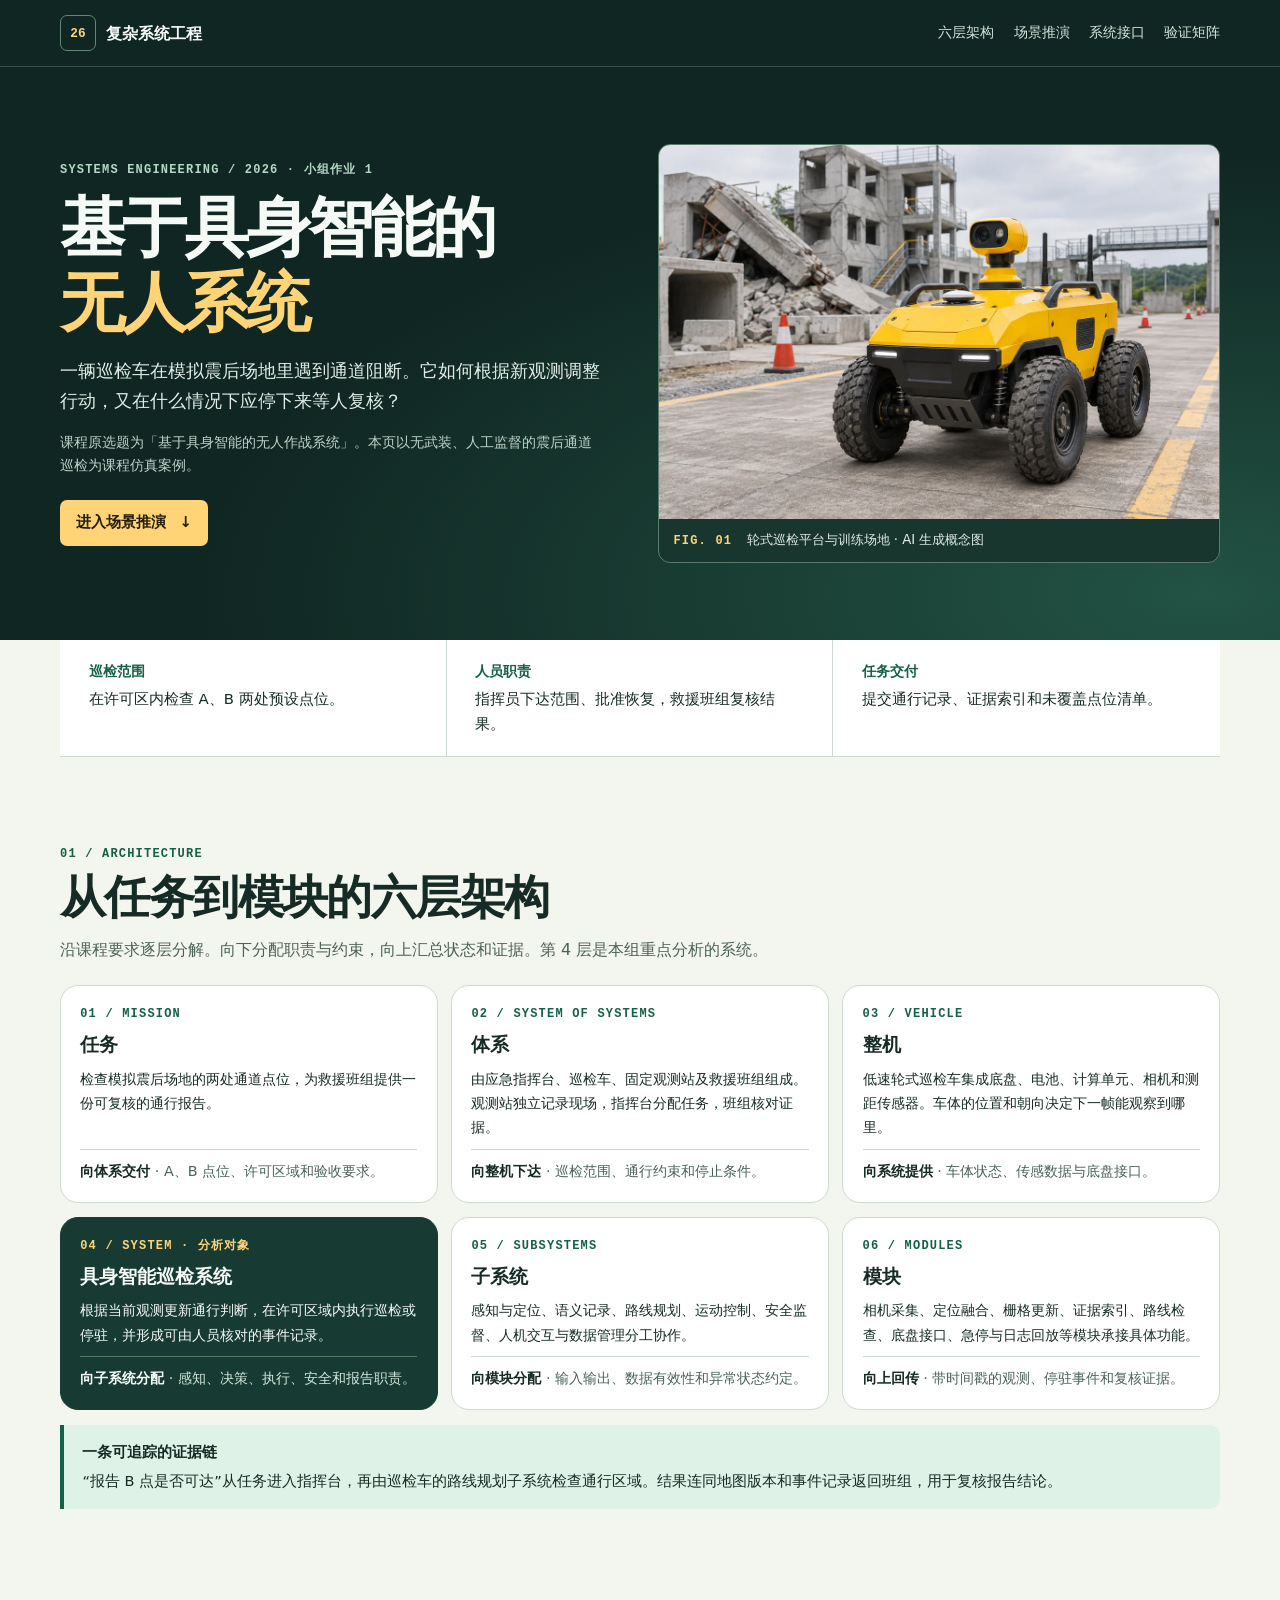
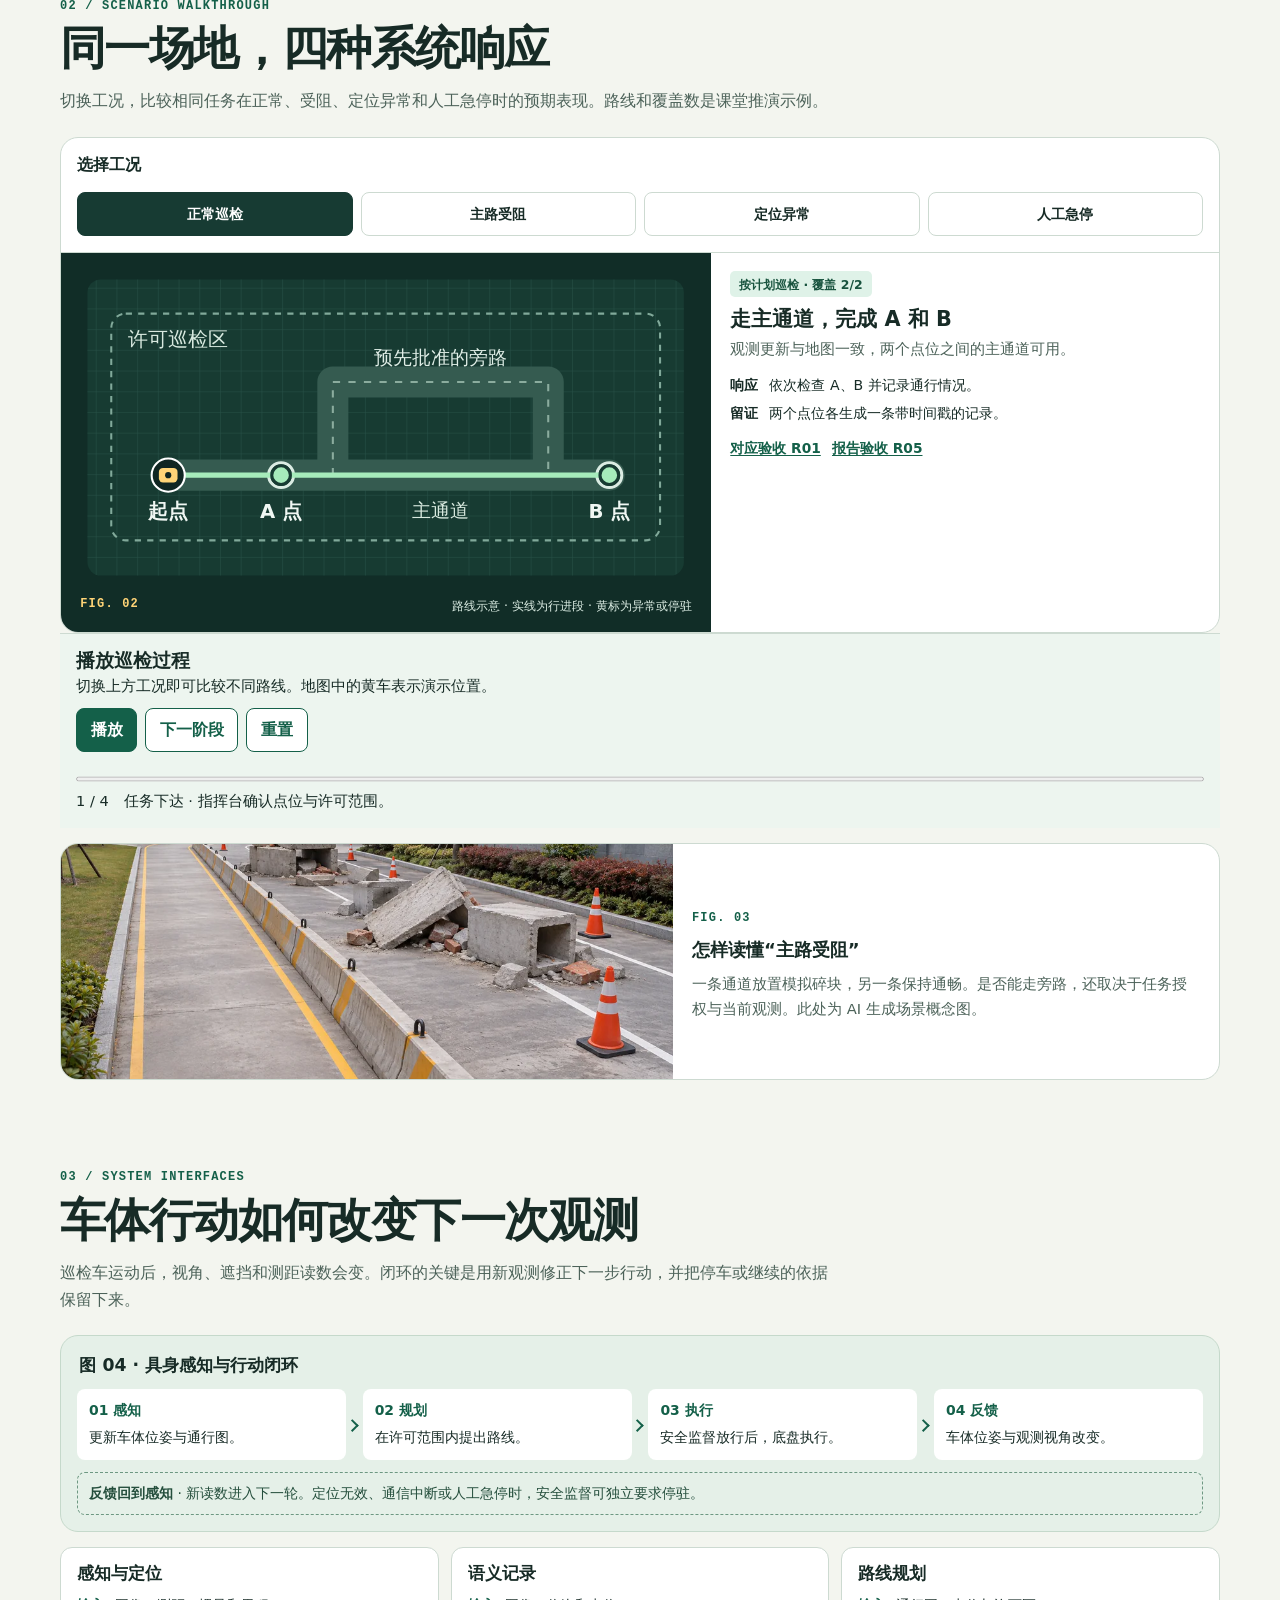
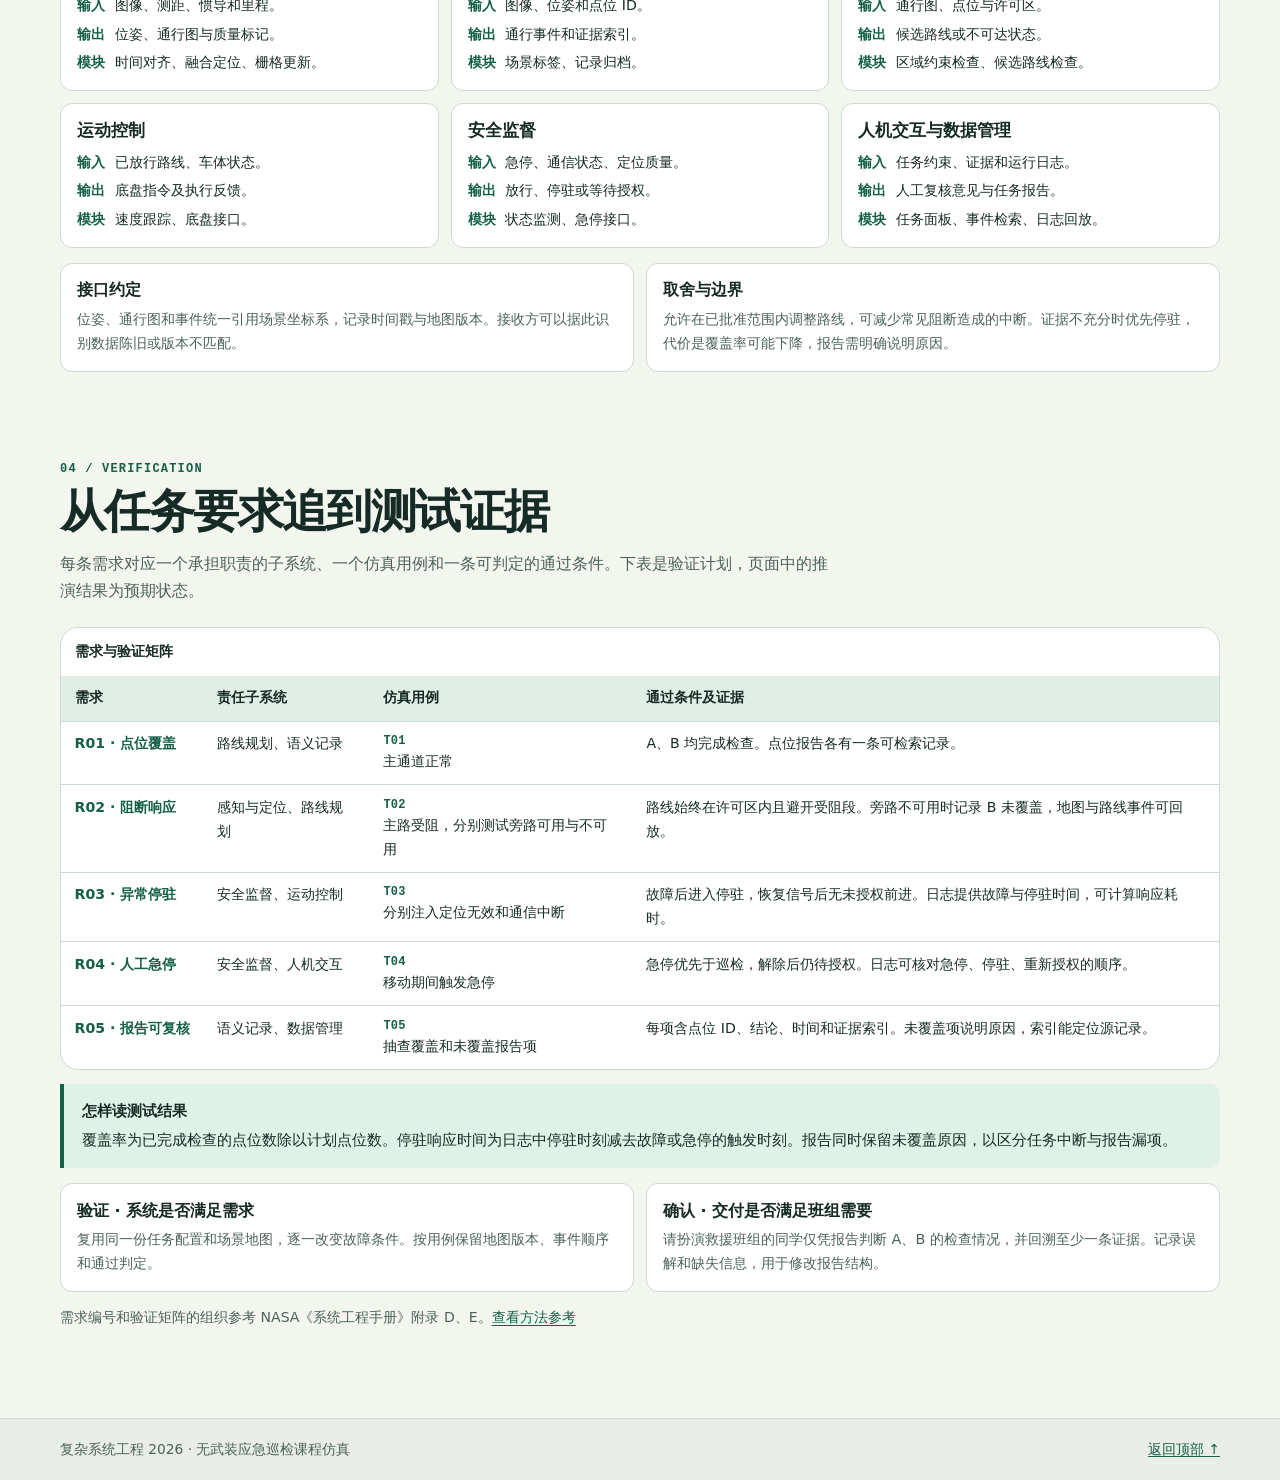
==== index.html @ f4ed2550 "Animate the classroom inspection scenarios" ====
<!doctype html>
<html lang="zh-CN">
<head>
<meta charset="utf-8">
<meta name="viewport" content="width=device-width, initial-scale=1">
<meta name="description" content="复杂系统工程 2026 小组作业。通过震后通道巡检仿真，讲解具身智能无人系统的六层架构、系统接口和需求验证。">
<meta name="theme-color" content="#102622">
<title>基于具身智能的无人系统 · 复杂系统工程 2026</title>
<style>
:root {
  color-scheme: light;
  --ink: #172b26;
  --muted: #4c6259;
  --paper: #f3f5ef;
  --panel: #fff;
  --line: #cddad1;
  --deep: #102622;
  --deep-2: #173b33;
  --green: #146049;
  --mint: #dff2e8;
  --signal: #ffd477;
  --radius: 18px;
  --sans: system-ui, "PingFang SC", "Microsoft YaHei", sans-serif;
  --mono: ui-monospace, SFMono-Regular, Consolas, monospace;
}
* { box-sizing: border-box; }
[hidden] { display: none !important; }
html { scroll-padding-top: 1.25rem; }
body { margin: 0; background: var(--paper); color: var(--ink); font: 16px/1.7 var(--sans); }
main, header, footer, section, article, figure, nav, div { min-width: 0; }
figure, p, h1, h2, h3, dl, dd { margin: 0; }
img, svg { display: block; max-width: 100%; }
a { color: var(--green); text-underline-offset: .18em; }
a:focus-visible, summary:focus-visible, .table-scroll:focus-visible {
  outline: 3px solid #a56314;
  outline-offset: 4px;
}
.wrap { width: min(1160px, calc(100% - 3rem)); margin-inline: auto; }
.skip { position: absolute; top: .5rem; left: 1rem; z-index: 5; padding: .5rem 1rem; background: white; transform: translateY(-160%); }
.skip:focus { transform: none; }
.masthead { color: #f5faf7; background: var(--deep); }
.topbar { display: flex; gap: .55rem 1.5rem; align-items: center; justify-content: space-between; flex-wrap: wrap; padding-block: .7rem; }
.brand { display: inline-flex; align-items: center; gap: .65rem; color: inherit; font-weight: 740; text-decoration: none; }
.brand-mark { display: grid; place-items: center; width: 2.25rem; height: 2.25rem; border: 1px solid #628776; border-radius: 7px; color: var(--signal); font: 700 .8rem var(--mono); }
.nav { display: flex; flex-wrap: wrap; column-gap: 1.2rem; }
.nav a { display: inline-flex; align-items: center; min-height: 44px; color: #d4e4db; font-size: .88rem; text-decoration: none; }
.nav a:hover, .nav a:focus-visible { color: var(--signal); text-decoration: underline; }
.masthead a:focus-visible, .hero a:focus-visible { outline-color: var(--signal); }
.hero {
  padding-block: clamp(2.2rem, 6vw, 5.25rem);
  color: #f5faf7;
  background: radial-gradient(ellipse at 94% 92%, #225344 0, transparent 59%), var(--deep);
  border-top: 1px solid #365449;
}
.hero-grid { display: grid; grid-template-columns: 1fr 1.04fr; gap: clamp(1.55rem, 4.5vw, 4.5rem); align-items: center; }
.eyebrow, .section-index, .layer-code, .figure-tag, .test-code {
  font: 700 .75rem/1.5 var(--mono);
  letter-spacing: .1em;
}
.eyebrow { color: #b5d8c7; }
h1 { margin-block: .65rem 1rem; font-size: clamp(2.15rem, 5.1vw, 4.35rem); line-height: 1.16; letter-spacing: -.045em; }
h1 span { display: block; color: var(--signal); }
.hero-copy { max-width: 34rem; color: #e0ece5; font-size: clamp(1rem, 1.65vw, 1.1rem); }
.topic { max-width: 34rem; margin-top: .85rem; color: #bed3c8; font-size: .86rem; }
.cta { display: inline-flex; align-items: center; gap: .85rem; min-height: 46px; margin-top: 1.4rem; padding: .55rem 1rem; border-radius: 7px; background: var(--signal); color: #261e0e; font-size: .94rem; font-weight: 750; text-decoration: none; }
.cta:hover { background: #ffe39e; }
.hero-photo { overflow: hidden; border: 1px solid #5a7a6c; border-radius: 12px; background: #19362e; }
.hero-photo img { width: 100%; height: auto; aspect-ratio: 3 / 2; object-fit: cover; }
.hero-photo figcaption { display: flex; flex-wrap: wrap; gap: .4rem .9rem; align-items: baseline; padding: .65rem .9rem; color: #dfebe4; font-size: .83rem; }
.hero-photo .figure-tag { color: var(--signal); }
.brief { display: grid; grid-template-columns: repeat(3, minmax(0, 1fr)); background: var(--panel); border-bottom: 1px solid var(--line); }
.brief > div { padding: 1.2rem clamp(.8rem, 2.6vw, 1.8rem); border-right: 1px solid var(--line); }
.brief > div:last-child { border-right: 0; }
.brief dt { font-size: .89rem; font-weight: 760; color: var(--green); }
.brief dd { margin-top: .22rem; font-size: .93rem; }
.section { margin-block: clamp(2.75rem, 7vw, 5.5rem); }
.section-head { max-width: 48rem; margin-bottom: 1.4rem; }
.section-index { display: block; margin-bottom: .4rem; color: var(--green); }
h2 { font-size: clamp(1.66rem, 3.65vw, 2.85rem); line-height: 1.22; letter-spacing: -.035em; }
.section-head p { margin-top: .65rem; color: var(--muted); }
h3 { line-height: 1.36; }
.layers { list-style: none; display: grid; grid-template-columns: repeat(3, minmax(0, 1fr)); gap: .85rem; margin: 0; padding: 0; }
.layer { position: relative; display: flex; flex-direction: column; gap: .55rem; min-width: 0; padding: 1.2rem; background: var(--panel); border: 1px solid var(--line); border-radius: var(--radius); }
.layer-code { color: var(--green); }
.layer h3 { font-size: 1.17rem; }
.layer p, .layer small { font-size: .9rem; }
.layer small { display: block; margin-top: auto; padding-top: .55rem; border-top: 1px solid var(--line); color: var(--muted); }
.layer small strong { color: var(--ink); }
.layer-focus { background: var(--deep-2); border-color: var(--deep-2); color: #f6faf7; }
.layer-focus .layer-code { color: var(--signal); }
.layer-focus small { border-color: #557768; color: #d2e6db; }
.layer-focus small strong { color: #f6faf7; }
.trace-line { margin-top: .9rem; padding: .95rem 1.15rem; background: var(--mint); border-left: 4px solid var(--green); border-radius: 0 10px 10px 0; font-size: .91rem; }
.trace-line strong { display: block; margin-bottom: .25rem; }
.scenario-board { overflow: hidden; border: 1px solid var(--line); border-radius: var(--radius); background: var(--panel); }
.scenario-toolbar { min-inline-size: 0; margin: 0; padding: .85rem 1rem 1rem; border: 0; }
.scenario-toolbar legend { padding: .85rem 0 0; font-weight: 760; }
.choices { display: grid; grid-template-columns: repeat(4, minmax(0, 1fr)); gap: .5rem; }
.choice { position: relative; display: block; cursor: pointer; }
.choice input, .sr-only { position: absolute; width: 1px; height: 1px; overflow: hidden; clip-path: inset(50%); white-space: nowrap; }
.choice span { display: flex; align-items: center; justify-content: center; min-height: 44px; padding: .4rem .45rem; border: 1px solid var(--line); border-radius: 8px; color: var(--ink); font-size: .89rem; font-weight: 680; text-align: center; }
.choice span:hover { border-color: var(--green); }
.choice input:checked + span { background: var(--deep-2); border-color: var(--deep-2); color: white; }
.choice input:focus-visible + span { outline: 3px solid #a56314; outline-offset: 2px; }
.scenario-grid { display: grid; grid-template-columns: minmax(0, 1.28fr) minmax(0, 1fr); border-top: 1px solid var(--line); }
.map { display: flex; flex-direction: column; padding: .9rem; background: #112d27; color: #dbece3; }
.map svg { width: 100%; height: auto; margin-block: auto; }
.map figcaption { display: flex; flex-wrap: wrap; gap: .3rem .8rem; justify-content: space-between; padding: .45rem .3rem .05rem; color: #dbece3; font-size: .78rem; }
.map figcaption .figure-tag { color: var(--signal); }
.no-script { padding: .85rem 1rem; }
.case { padding: 1.05rem 1.2rem 1.2rem; }
.case:not([hidden]) + .case:not([hidden]) { border-top: 1px solid var(--line); }
.case h3 { margin-block: .5rem .2rem; font-size: 1.3rem; }
.case-status { display: inline-block; padding: .16rem .55rem; border-radius: 5px; background: var(--mint); color: #18533e; font-size: .78rem; font-weight: 740; }
.case-status.hold { background: #fff0d7; color: #733c0c; }
.case p { color: var(--muted); font-size: .91rem; }
.case dl { display: grid; grid-template-columns: max-content minmax(0, 1fr); gap: .25rem .7rem; margin-top: .75rem; font-size: .88rem; }
.case dt { font-weight: 730; }
.case-links { display: flex; flex-wrap: wrap; gap: .25rem .7rem; margin-top: .55rem; }
.case-links a { display: inline-flex; align-items: center; min-height: 28px; font-size: .86rem; font-weight: 700; }
.yard { display: grid; grid-template-columns: minmax(0, 1.12fr) minmax(0, 1fr); margin-top: .95rem; overflow: hidden; border: 1px solid var(--line); border-radius: var(--radius); background: var(--panel); }
.yard img { width: 100%; height: 100%; max-height: 235px; min-height: 168px; object-fit: cover; object-position: center 66%; }
.yard figcaption { align-self: center; padding: 1.2rem; }
.yard .figure-tag { color: var(--green); }
.yard strong { display: block; margin-block: .35rem; font-size: 1.13rem; }
.yard p { color: var(--muted); font-size: .92rem; }
.loop { padding: 1rem; background: #e5f0e8; border: 1px solid #c5d9cb; border-radius: var(--radius); }
.loop h3 { margin: .1rem .15rem .7rem; font-size: 1.08rem; }
.loop-steps { display: grid; grid-template-columns: repeat(4, minmax(0, 1fr)); gap: 1.05rem; list-style: none; padding: 0; margin: 0; }
.loop-steps li { position: relative; padding: .65rem .75rem; border-radius: 8px; background: white; font-size: .87rem; }
.loop-steps li:not(:last-child)::after { content: ""; position: absolute; right: -.66rem; top: calc(50% - .19rem); width: .42rem; height: .42rem; border-top: 2px solid var(--green); border-right: 2px solid var(--green); transform: rotate(45deg); }
.loop-steps strong { display: block; margin-bottom: .22rem; color: var(--green); }
.feedback { margin-top: .75rem; padding: .55rem .7rem; border: 1px dashed #6d9882; border-radius: 8px; color: #244e3c; font-size: .87rem; }
.contracts { display: grid; grid-template-columns: repeat(3, minmax(0, 1fr)); gap: .75rem; margin-top: .9rem; }
.contract { padding: .95rem 1rem; border: 1px solid var(--line); border-radius: 12px; background: var(--panel); }
.contract h3 { margin-bottom: .55rem; font-size: 1.04rem; }
.contract dl { display: grid; grid-template-columns: max-content minmax(0, 1fr); gap: .28rem .6rem; font-size: .88rem; }
.contract dt { font-weight: 700; color: var(--green); }
.notes { display: grid; grid-template-columns: repeat(2, minmax(0, 1fr)); gap: .75rem; margin-top: .95rem; }
.note { padding: .95rem 1rem; border: 1px solid var(--line); border-radius: 12px; background: var(--panel); }
.note h3 { margin-bottom: .35rem; font-size: 1rem; }
.note p { color: var(--muted); font-size: .9rem; }
.table-scroll { overflow-x: auto; background: var(--panel); border: 1px solid var(--line); border-radius: var(--radius); }
table { width: 100%; min-width: 710px; border-collapse: collapse; font-size: .88rem; }
caption { text-align: left; font-weight: 750; padding: .75rem .9rem; }
thead { background: #e0eee6; }
th, td { padding: .65rem .85rem; text-align: left; vertical-align: top; border-bottom: 1px solid var(--line); }
tbody tr:last-child > * { border-bottom: 0; }
tbody tr:target { background: #fff1d2; }
tbody th { color: var(--green); white-space: nowrap; }
.test-code { display: block; color: var(--green); letter-spacing: .02em; }
.table-hint { display: none; margin-bottom: .45rem; color: var(--muted); font-size: .81rem; }
.reference { margin-top: .9rem; color: var(--muted); font-size: .88rem; }
.footer { border-top: 1px solid var(--line); background: #e8eee7; }
.footer .wrap { display: flex; justify-content: space-between; flex-wrap: wrap; gap: .5rem 1.2rem; padding-block: 1.15rem; color: var(--muted); font-size: .86rem; }
@media (max-width: 850px) {
  .layers, .contracts { grid-template-columns: repeat(2, minmax(0, 1fr)); }
}
@media (max-width: 720px) {
  .wrap { width: calc(100% - 2rem); }
  .hero-grid, .scenario-grid, .yard { grid-template-columns: minmax(0, 1fr); }
  .hero-photo img { max-height: 380px; object-position: center 65%; }
  .table-hint { display: block; }
}
@media (max-width: 500px) {
  .brief, .layers, .contracts, .notes { grid-template-columns: minmax(0, 1fr); }
  .brief > div { border-right: 0; border-bottom: 1px solid var(--line); padding: .7rem .9rem; }
  .brief > div:last-child { border-bottom: 0; }
  .choices, .loop-steps { grid-template-columns: repeat(2, minmax(0, 1fr)); }
  .loop-steps li:nth-child(2)::after { top: auto; bottom: -.66rem; right: calc(50% - .21rem); transform: rotate(135deg); }
  .loop-steps li:nth-child(3) { grid-column: 2; grid-row: 2; }
  .loop-steps li:nth-child(3)::after { left: -.66rem; transform: rotate(225deg); }
  .map { padding: .45rem; }
  .case, .layer { padding: .95rem; }
  .yard img { max-height: 190px; }
}
  .demo { padding: .9rem 1rem; border-top: 1px solid var(--line); background: #edf5ef; }
  .demo-controls { display: flex; flex-wrap: wrap; gap: .5rem; margin-block: .6rem; }
  .demo button { min-height: 44px; padding: .4rem .85rem; border: 1px solid var(--green); border-radius: 8px; background: white; color: var(--green); font: inherit; font-weight: 700; cursor: pointer; }
  .demo button:first-child { background: var(--green); color: white; }
  .demo button:focus-visible { outline: 3px solid #a56314; outline-offset: 2px; }
  .demo p { font-size: .91rem; }
  .demo progress { width: 100%; height: .6rem; accent-color: var(--green); }
</style>
</head>
<body id="top">
<a class="skip" href="#main">跳到正文</a>
<header class="masthead">
  <div class="wrap topbar">
    <a class="brand" href="#top"><span class="brand-mark" aria-hidden="true">26</span> 复杂系统工程</a>
    <nav class="nav" aria-label="页面目录">
      <a href="#levels">六层架构</a>
      <a href="#scenario">场景推演</a>
      <a href="#interfaces">系统接口</a>
      <a href="#tests">验证矩阵</a>
    </nav>
  </div>
</header>
<main id="main">
  <section class="hero" aria-labelledby="page-title">
    <div class="wrap hero-grid">
      <div>
        <p class="eyebrow">SYSTEMS ENGINEERING / 2026 · 小组作业 1</p>
        <h1 id="page-title">基于具身智能的<span>无人系统</span></h1>
        <p class="hero-copy">一辆巡检车在模拟震后场地里遇到通道阻断。它如何根据新观测调整行动，又在什么情况下应停下来等人复核？</p>
        <p class="topic">课程原选题为「基于具身智能的无人作战系统」。本页以无武装、人工监督的震后通道巡检为课程仿真案例。</p>
        <a class="cta" href="#scenario">进入场景推演 <span aria-hidden="true">↓</span></a>
      </div>
      <figure class="hero-photo">
        <img src="assets/rescue-rover.webp" width="1200" height="800" fetchpriority="high"
          alt="黄色轮式巡检机器人停在模拟震后训练场的标线通道上">
        <figcaption><span class="figure-tag">FIG. 01</span> 轮式巡检平台与训练场地 · AI 生成概念图</figcaption>
      </figure>
    </div>
  </section>

  <div class="wrap">
    <dl class="brief" aria-label="任务摘要">
      <div><dt>巡检范围</dt><dd>在许可区内检查 A、B 两处预设点位。</dd></div>
      <div><dt>人员职责</dt><dd>指挥员下达范围、批准恢复，救援班组复核结果。</dd></div>
      <div><dt>任务交付</dt><dd>提交通行记录、证据索引和未覆盖点位清单。</dd></div>
    </dl>

    <section class="section" id="levels">
      <header class="section-head">
        <span class="section-index">01 / ARCHITECTURE</span>
        <h2>从任务到模块的六层架构</h2>
        <p>沿课程要求逐层分解。向下分配职责与约束，向上汇总状态和证据。第 4 层是本组重点分析的系统。</p>
      </header>
      <ol class="layers">
        <li class="layer">
          <span class="layer-code">01 / MISSION</span><h3>任务</h3>
          <p>检查模拟震后场地的两处通道点位，为救援班组提供一份可复核的通行报告。</p>
          <small><strong>向体系交付</strong> · A、B 点位、许可区域和验收要求。</small>
        </li>
        <li class="layer">
          <span class="layer-code">02 / SYSTEM OF SYSTEMS</span><h3>体系</h3>
          <p>由应急指挥台、巡检车、固定观测站及救援班组组成。观测站独立记录现场，指挥台分配任务，班组核对证据。</p>
          <small><strong>向整机下达</strong> · 巡检范围、通行约束和停止条件。</small>
        </li>
        <li class="layer">
          <span class="layer-code">03 / VEHICLE</span><h3>整机</h3>
          <p>低速轮式巡检车集成底盘、电池、计算单元、相机和测距传感器。车体的位置和朝向决定下一帧能观察到哪里。</p>
          <small><strong>向系统提供</strong> · 车体状态、传感数据与底盘接口。</small>
        </li>
        <li class="layer layer-focus">
          <span class="layer-code">04 / SYSTEM · 分析对象</span><h3>具身智能巡检系统</h3>
          <p>根据当前观测更新通行判断，在许可区域内执行巡检或停驻，并形成可由人员核对的事件记录。</p>
          <small><strong>向子系统分配</strong> · 感知、决策、执行、安全和报告职责。</small>
        </li>
        <li class="layer">
          <span class="layer-code">05 / SUBSYSTEMS</span><h3>子系统</h3>
          <p>感知与定位、语义记录、路线规划、运动控制、安全监督、人机交互与数据管理分工协作。</p>
          <small><strong>向模块分配</strong> · 输入输出、数据有效性和异常状态约定。</small>
        </li>
        <li class="layer">
          <span class="layer-code">06 / MODULES</span><h3>模块</h3>
          <p>相机采集、定位融合、栅格更新、证据索引、路线检查、底盘接口、急停与日志回放等模块承接具体功能。</p>
          <small><strong>向上回传</strong> · 带时间戳的观测、停驻事件和复核证据。</small>
        </li>
      </ol>
      <p class="trace-line"><strong>一条可追踪的证据链</strong>“报告 B 点是否可达”从任务进入指挥台，再由巡检车的路线规划子系统检查通行区域。结果连同地图版本和事件记录返回班组，用于复核报告结论。</p>
    </section>

    <section class="section" id="scenario">
      <header class="section-head">
        <span class="section-index">02 / SCENARIO WALKTHROUGH</span>
        <h2>同一场地，四种系统响应</h2>
        <p>切换工况，比较相同任务在正常、受阻、定位异常和人工急停时的预期表现。路线和覆盖数是课堂推演示例。</p>
      </header>
      <div class="scenario-board">
        <fieldset class="scenario-toolbar" id="scenario-controls" hidden>
          <legend>选择工况</legend>
          <div class="choices">
            <label class="choice"><input type="radio" name="scenario" value="normal" checked><span>正常巡检</span></label>
            <label class="choice"><input type="radio" name="scenario" value="blocked"><span>主路受阻</span></label>
            <label class="choice"><input type="radio" name="scenario" value="position"><span>定位异常</span></label>
            <label class="choice"><input type="radio" name="scenario" value="estop"><span>人工急停</span></label>
          </div>
        </fieldset>
        <div class="sr-only" role="status" id="scenario-status"></div>
        <noscript><p class="no-script">下图显示正常工况，四种工况的说明均列在图旁。</p></noscript>
        <div class="scenario-grid">
          <figure class="map">
            <svg viewBox="0 0 600 310" role="img" aria-labelledby="map-title map-desc">
              <title id="map-title">训练场路线示意图</title>
              <desc id="map-desc">正常巡检，从起点沿主通道依次经过 A、B。</desc>
              <defs>
                <pattern id="yard-grid" width="20" height="20" patternUnits="userSpaceOnUse">
                  <path d="M20 0H0V20" fill="none" stroke="#285147" stroke-width="1"/>
                </pattern>
              </defs>
              <rect x="12" y="12" width="576" height="286" rx="13" fill="#173b32"/>
              <rect x="12" y="12" width="576" height="286" rx="13" fill="url(#yard-grid)"/>
              <rect x="35" y="45" width="530" height="219" rx="14" fill="none" stroke="#81a99a" stroke-width="2" stroke-dasharray="6 6"/>
              <text x="51" y="76" fill="#d8e9df" font-size="19">许可巡检区</text>
              <path d="M90 201H516 M249 201V111H457V201" fill="none" stroke="#355b50" stroke-width="30" stroke-linecap="round" stroke-linejoin="round"/>
              <path d="M90 201H516 M249 201V111H457V201" fill="none" stroke="#8bac9e" stroke-width="2" stroke-dasharray="7 8"/>
              <text x="353" y="94" text-anchor="middle" fill="#e0eee7" font-size="18">预先批准的旁路</text>
              <text x="353" y="241" text-anchor="middle" fill="#d8e9df" font-size="18">主通道</text>
              <g fill="#173b32" stroke="#dbece3" stroke-width="3">
                <circle cx="90" cy="201" r="12"/><circle cx="199" cy="201" r="12"/><circle cx="516" cy="201" r="12"/>
              </g>
              <g fill="#f0f7f3" font-size="19" font-weight="700" text-anchor="middle">
                <text x="90" y="242">起点</text><text x="199" y="242">A 点</text><text x="516" y="242">B 点</text>
              </g>
              <g data-route="normal">
                <path d="M90 201H516" stroke="#a6ebbb" stroke-width="5" stroke-linecap="round"/>
                <g fill="#a6ebbb" stroke="#173b32" stroke-width="3">
                  <circle cx="90" cy="201" r="9"/><circle cx="199" cy="201" r="9"/><circle cx="516" cy="201" r="9"/>
                </g>
              </g>
              <g data-route="blocked" hidden>
                <path d="M90 201H249V111H457V201H516" fill="none" stroke="#a6ebbb" stroke-width="5" stroke-linecap="round" stroke-linejoin="round"/>
                <g fill="#a6ebbb" stroke="#173b32" stroke-width="3">
                  <circle cx="90" cy="201" r="9"/><circle cx="199" cy="201" r="9"/><circle cx="516" cy="201" r="9"/>
                </g>
                <rect x="340" y="188" width="26" height="26" rx="5" fill="#ffd477"/>
                <path d="m347 195 12 12m0-12-12 12" fill="none" stroke="#55390b" stroke-width="3" stroke-linecap="round"/>
                <text x="353" y="177" text-anchor="middle" fill="#ffdd90" font-size="19">路障</text>
              </g>
              <g data-route="position" hidden>
                <path d="M90 201H199" stroke="#a6ebbb" stroke-width="5" stroke-linecap="round"/>
                <circle cx="90" cy="201" r="9" fill="#a6ebbb" stroke="#173b32" stroke-width="3"/>
                <rect x="188" y="190" width="22" height="22" rx="5" fill="#ffd477" stroke="#173b32" stroke-width="3"/>
                <text x="199" y="174" text-anchor="middle" fill="#ffdd90" font-size="19">停驻</text>
              </g>
              <g data-route="estop" hidden>
                <path d="M90 201H147" stroke="#a6ebbb" stroke-width="5" stroke-linecap="round"/>
                <circle cx="90" cy="201" r="9" fill="#a6ebbb" stroke="#173b32" stroke-width="3"/>
                <rect x="136" y="190" width="22" height="22" rx="5" fill="#ffd477" stroke="#173b32" stroke-width="3"/>
                <text x="147" y="174" text-anchor="middle" fill="#ffdd90" font-size="19">停驻</text>
              </g>
              <g id="demo-rover" hidden transform="translate(90 201)" aria-hidden="true">
                <circle r="16" fill="#102622" stroke="#fff" stroke-width="2"/>
                <rect x="-9" y="-7" width="18" height="14" rx="4" fill="#ffd477"/>
                <circle r="3" fill="#102622"/>
              </g>
            </svg>
            <figcaption><span class="figure-tag">FIG. 02</span><span>路线示意 · 实线为行进段 · 黄标为异常或停驻</span></figcaption>
          </figure>
          <div class="case-list">
            <article class="case" data-case="normal" data-map="正常巡检，从起点沿主通道依次经过 A、B。">
              <span class="case-status">按计划巡检 · 覆盖 2/2</span>
              <h3>走主通道，完成 A 和 B</h3>
              <p>观测更新与地图一致，两个点位之间的主通道可用。</p>
              <dl><dt>响应</dt><dd>依次检查 A、B 并记录通行情况。</dd><dt>留证</dt><dd>两个点位各生成一条带时间戳的记录。</dd></dl>
              <div class="case-links"><a href="#r01">对应验收 R01</a><a href="#r05">报告验收 R05</a></div>
            </article>
            <article class="case" data-case="blocked" data-map="主路受阻，从 A 点经许可区内的上侧旁路到达 B 点。">
              <span class="case-status">使用批准旁路 · 覆盖 2/2</span>
              <h3>更新地图，改走旁路</h3>
              <p>检查完 A 后发现主通道受阻。图中旁路已预先批准，且当前观测支持通行。</p>
              <dl><dt>响应</dt><dd>排除受阻路段，经批准旁路到 B。若旁路不可用，则停驻并将 B 记为未覆盖。</dd><dt>留证</dt><dd>路障位置、地图版本及路径变更原因。</dd></dl>
              <div class="case-links"><a href="#r02">对应验收 R02</a></div>
            </article>
            <article class="case" data-case="position" data-map="定位异常发生在 A 点记录完成后，巡检车在 A 点停驻，B 点未到达。">
              <span class="case-status hold">停驻待复核 · 覆盖 1/2</span>
              <h3>在 A 点停驻，暂缓检查 B</h3>
              <p>A 点记录完成后，定位质量标记变为无效。</p>
              <dl><dt>响应</dt><dd>停止前进。定位恢复后仍需指挥员重新授权。</dd><dt>留证</dt><dd>定位异常、停驻时间和 B 点未覆盖原因。</dd></dl>
              <div class="case-links"><a href="#r03">对应验收 R03</a></div>
            </article>
            <article class="case" data-case="estop" data-map="人工急停在到达 A 点前触发，巡检车停在起点与 A 点之间。">
              <span class="case-status hold">人工急停 · 覆盖 0/2</span>
              <h3>急停覆盖当前巡检指令</h3>
              <p>操作员在巡检车到达 A 点前发出急停请求。</p>
              <dl><dt>响应</dt><dd>转入停驻状态，解除急停后等待新的任务授权。</dd><dt>留证</dt><dd>急停、停驻和后续授权按顺序写入日志。</dd></dl>
              <div class="case-links"><a href="#r04">对应验收 R04</a></div>
            </article>
          </div>
        </div>
      </div>
      <section class="demo" id="demo-player" aria-labelledby="demo-title" hidden>
        <h3 id="demo-title">播放巡检过程</h3>
        <p>切换上方工况即可比较不同路线。地图中的黄车表示演示位置。</p>
        <div class="demo-controls">
          <button type="button" id="demo-play">播放</button>
          <button type="button" id="demo-step">下一阶段</button>
          <button type="button" id="demo-reset">重置</button>
        </div>
        <progress id="demo-progress" max="1" value="0" aria-label="演示进度"></progress>
        <p id="demo-event" role="status"></p>
      </section>
      <figure class="yard">
        <img src="assets/training-yard.webp" width="960" height="640" loading="lazy" decoding="async"
          alt="救援训练场的并行通道，一侧放置模拟碎块，另一侧保持通畅">
        <figcaption>
          <span class="figure-tag">FIG. 03</span>
          <strong>怎样读懂“主路受阻”</strong>
          <p>一条通道放置模拟碎块，另一条保持通畅。是否能走旁路，还取决于任务授权与当前观测。此处为 AI 生成场景概念图。</p>
        </figcaption>
      </figure>
    </section>

    <section class="section" id="interfaces">
      <header class="section-head">
        <span class="section-index">03 / SYSTEM INTERFACES</span>
        <h2>车体行动如何改变下一次观测</h2>
        <p>巡检车运动后，视角、遮挡和测距读数会变。闭环的关键是用新观测修正下一步行动，并把停车或继续的依据保留下来。</p>
      </header>
      <div class="loop">
        <h3>图 04 · 具身感知与行动闭环</h3>
        <ol class="loop-steps">
          <li><strong>01 感知</strong>更新车体位姿与通行图。</li>
          <li><strong>02 规划</strong>在许可范围内提出路线。</li>
          <li><strong>03 执行</strong>安全监督放行后，底盘执行。</li>
          <li><strong>04 反馈</strong>车体位姿与观测视角改变。</li>
        </ol>
        <p class="feedback"><strong>反馈回到感知</strong> · 新读数进入下一轮。定位无效、通信中断或人工急停时，安全监督可独立要求停驻。</p>
      </div>
      <div class="contracts" aria-label="子系统接口清单">
        <article class="contract">
          <h3>感知与定位</h3>
          <dl><dt>输入</dt><dd>图像、测距、惯导和里程。</dd><dt>输出</dt><dd>位姿、通行图与质量标记。</dd><dt>模块</dt><dd>时间对齐、融合定位、栅格更新。</dd></dl>
        </article>
        <article class="contract">
          <h3>语义记录</h3>
          <dl><dt>输入</dt><dd>图像、位姿和点位 ID。</dd><dt>输出</dt><dd>通行事件和证据索引。</dd><dt>模块</dt><dd>场景标签、记录归档。</dd></dl>
        </article>
        <article class="contract">
          <h3>路线规划</h3>
          <dl><dt>输入</dt><dd>通行图、点位与许可区。</dd><dt>输出</dt><dd>候选路线或不可达状态。</dd><dt>模块</dt><dd>区域约束检查、候选路线检查。</dd></dl>
        </article>
        <article class="contract">
          <h3>运动控制</h3>
          <dl><dt>输入</dt><dd>已放行路线、车体状态。</dd><dt>输出</dt><dd>底盘指令及执行反馈。</dd><dt>模块</dt><dd>速度跟踪、底盘接口。</dd></dl>
        </article>
        <article class="contract">
          <h3>安全监督</h3>
          <dl><dt>输入</dt><dd>急停、通信状态、定位质量。</dd><dt>输出</dt><dd>放行、停驻或等待授权。</dd><dt>模块</dt><dd>状态监测、急停接口。</dd></dl>
        </article>
        <article class="contract">
          <h3>人机交互与数据管理</h3>
          <dl><dt>输入</dt><dd>任务约束、证据和运行日志。</dd><dt>输出</dt><dd>人工复核意见与任务报告。</dd><dt>模块</dt><dd>任务面板、事件检索、日志回放。</dd></dl>
        </article>
      </div>
      <div class="notes">
        <article class="note">
          <h3>接口约定</h3>
          <p>位姿、通行图和事件统一引用场景坐标系，记录时间戳与地图版本。接收方可以据此识别数据陈旧或版本不匹配。</p>
        </article>
        <article class="note">
          <h3>取舍与边界</h3>
          <p>允许在已批准范围内调整路线，可减少常见阻断造成的中断。证据不充分时优先停驻，代价是覆盖率可能下降，报告需明确说明原因。</p>
        </article>
      </div>
    </section>

    <section class="section" id="tests">
      <header class="section-head">
        <span class="section-index">04 / VERIFICATION</span>
        <h2>从任务要求追到测试证据</h2>
        <p>每条需求对应一个承担职责的子系统、一个仿真用例和一条可判定的通过条件。下表是验证计划，页面中的推演结果为预期状态。</p>
      </header>
      <p class="table-hint" id="table-hint">窄屏可左右滑动查看完整矩阵。</p>
      <div class="table-scroll" tabindex="0" role="region" aria-labelledby="matrix-caption" aria-describedby="table-hint">
        <table>
          <caption id="matrix-caption">需求与验证矩阵</caption>
          <thead><tr><th scope="col">需求</th><th scope="col">责任子系统</th><th scope="col">仿真用例</th><th scope="col">通过条件及证据</th></tr></thead>
          <tbody>
            <tr id="r01"><th scope="row">R01 · 点位覆盖</th><td>路线规划、语义记录</td><td><span class="test-code">T01</span>主通道正常</td><td>A、B 均完成检查。点位报告各有一条可检索记录。</td></tr>
            <tr id="r02"><th scope="row">R02 · 阻断响应</th><td>感知与定位、路线规划</td><td><span class="test-code">T02</span>主路受阻，分别测试旁路可用与不可用</td><td>路线始终在许可区内且避开受阻段。旁路不可用时记录 B 未覆盖，地图与路线事件可回放。</td></tr>
            <tr id="r03"><th scope="row">R03 · 异常停驻</th><td>安全监督、运动控制</td><td><span class="test-code">T03</span>分别注入定位无效和通信中断</td><td>故障后进入停驻，恢复信号后无未授权前进。日志提供故障与停驻时间，可计算响应耗时。</td></tr>
            <tr id="r04"><th scope="row">R04 · 人工急停</th><td>安全监督、人机交互</td><td><span class="test-code">T04</span>移动期间触发急停</td><td>急停优先于巡检，解除后仍待授权。日志可核对急停、停驻、重新授权的顺序。</td></tr>
            <tr id="r05"><th scope="row">R05 · 报告可复核</th><td>语义记录、数据管理</td><td><span class="test-code">T05</span>抽查覆盖和未覆盖报告项</td><td>每项含点位 ID、结论、时间和证据索引。未覆盖项说明原因，索引能定位源记录。</td></tr>
          </tbody>
        </table>
      </div>
      <p class="trace-line"><strong>怎样读测试结果</strong>覆盖率为已完成检查的点位数除以计划点位数。停驻响应时间为日志中停驻时刻减去故障或急停的触发时刻。报告同时保留未覆盖原因，以区分任务中断与报告漏项。</p>
      <div class="notes">
        <article class="note">
          <h3>验证 · 系统是否满足需求</h3>
          <p>复用同一份任务配置和场景地图，逐一改变故障条件。按用例保留地图版本、事件顺序和通过判定。</p>
        </article>
        <article class="note">
          <h3>确认 · 交付是否满足班组需要</h3>
          <p>请扮演救援班组的同学仅凭报告判断 A、B 的检查情况，并回溯至少一条证据。记录误解和缺失信息，用于修改报告结构。</p>
        </article>
      </div>
      <p class="reference">需求编号和验证矩阵的组织参考 NASA《系统工程手册》附录 D、E。<a href="https://www.nasa.gov/reference/system-engineering-handbook-appendix/">查看方法参考</a></p>
    </section>
  </div>
</main>
<footer class="footer">
  <div class="wrap">
    <p>复杂系统工程 2026 · 无武装应急巡检课程仿真</p>
    <a href="#top">返回顶部 ↑</a>
  </div>
</footer>
<script>
const scenarioControls = document.getElementById('scenario-controls');
const scenarioCases = document.querySelectorAll('[data-case]');
const scenarioRoutes = document.querySelectorAll('[data-route]');
const mapDescription = document.getElementById('map-desc');
const liveStatus = document.getElementById('scenario-status');

function showScenario() {
  const selection = scenarioControls.querySelector('input:checked').value;
  for (const route of scenarioRoutes) {
    route.toggleAttribute('hidden', route.dataset.route !== selection);
  }
  for (const scenario of scenarioCases) {
    const selected = scenario.dataset.case === selection;
    scenario.hidden = !selected;
    if (selected) {
      mapDescription.textContent = scenario.dataset.map;
      liveStatus.textContent = scenario.querySelector('.case-status').textContent;
    }
  }
}

const player = document.getElementById('demo-player');
const playButton = document.getElementById('demo-play');
const rover = document.getElementById('demo-rover');
const progressBar = document.getElementById('demo-progress');
const eventLabel = document.getElementById('demo-event');
const reducedMotion = window.matchMedia('(prefers-reduced-motion: reduce)');
const start = [0, '任务下达 · 指挥台确认点位与许可范围。'];
const stages = {
  normal: [start, [109, '感知 · 到达 A 点并记录通行情况。'], [250, '执行 · 主通道可用，继续前往 B 点。'], [426, '反馈 · 完成 B 点检查，两条记录进入报告。']],
  blocked: [start, [109, '感知 · 完成 A 点检查，发现前方主通道受阻。'], [159, '规划 · 排除受阻段，确认可用的批准旁路。'], [353, '执行 · 沿旁路行进。'], [606, '反馈 · 到达 B 点，记录路障及路线变更。']],
  position: [start, [109, '感知 · A 点检查完成后，定位质量标记变为无效。'], [109, '停驻 · 保持在 A 点，B 点待复核。']],
  estop: [start, [57, '人工干预 · 到达 A 点前，操作员发出急停请求。'], [57, '停驻 · 等待新的任务授权。']]
};
const segmentTime = 1500;
let routePath;
let currentStages;
let elapsed = 0;
let shownStage = -1;
let frame = 0;
let lastTime = null;

function renderDemo() {
  const end = currentStages.length - 1;
  const position = Math.min(elapsed / segmentTime, end);
  const index = Math.floor(position);
  const [distance, label] = currentStages[index];
  const nextDistance = currentStages[Math.min(index + 1, end)][0];
  const fraction = reducedMotion.matches ? 0 : position - index;
  const point = routePath.getPointAtLength(distance + (nextDistance - distance) * fraction);
  rover.setAttribute('transform', 'translate(' + point.x + ' ' + point.y + ')');
  progressBar.value = position / end;
  if (index !== shownStage) {
    eventLabel.textContent = (index + 1) + ' / ' + currentStages.length + '　' + label;
    shownStage = index;
  }
}
function stopDemo() {
  cancelAnimationFrame(frame);
  frame = 0;
  lastTime = null;
  playButton.textContent = '播放';
}
function resetDemo() {
  stopDemo();
  const selection = scenarioControls.querySelector('input:checked').value;
  currentStages = stages[selection];
  routePath = document.querySelector('[data-route="' + selection + '"] > path');
  elapsed = 0;
  shownStage = -1;
  renderDemo();
}
function tick(time) {
  if (lastTime !== null) elapsed += time - lastTime;
  lastTime = time;
  renderDemo();
  if (progressBar.value === 1) stopDemo();
  else frame = requestAnimationFrame(tick);
}
playButton.addEventListener('click', () => {
  if (frame) {
    stopDemo();
    return;
  }
  if (progressBar.value === 1) resetDemo();
  playButton.textContent = '暂停';
  frame = requestAnimationFrame(tick);
});
document.getElementById('demo-step').addEventListener('click', () => {
  stopDemo();
  elapsed = Math.min(Math.floor(elapsed / segmentTime) + 1, currentStages.length - 1) * segmentTime;
  renderDemo();
});
document.getElementById('demo-reset').addEventListener('click', resetDemo);
scenarioControls.addEventListener('change', () => {
  showScenario();
  resetDemo();
});
showScenario();
resetDemo();
rover.removeAttribute('hidden');
player.hidden = false;
scenarioControls.hidden = false;
</script>
</body>
</html>
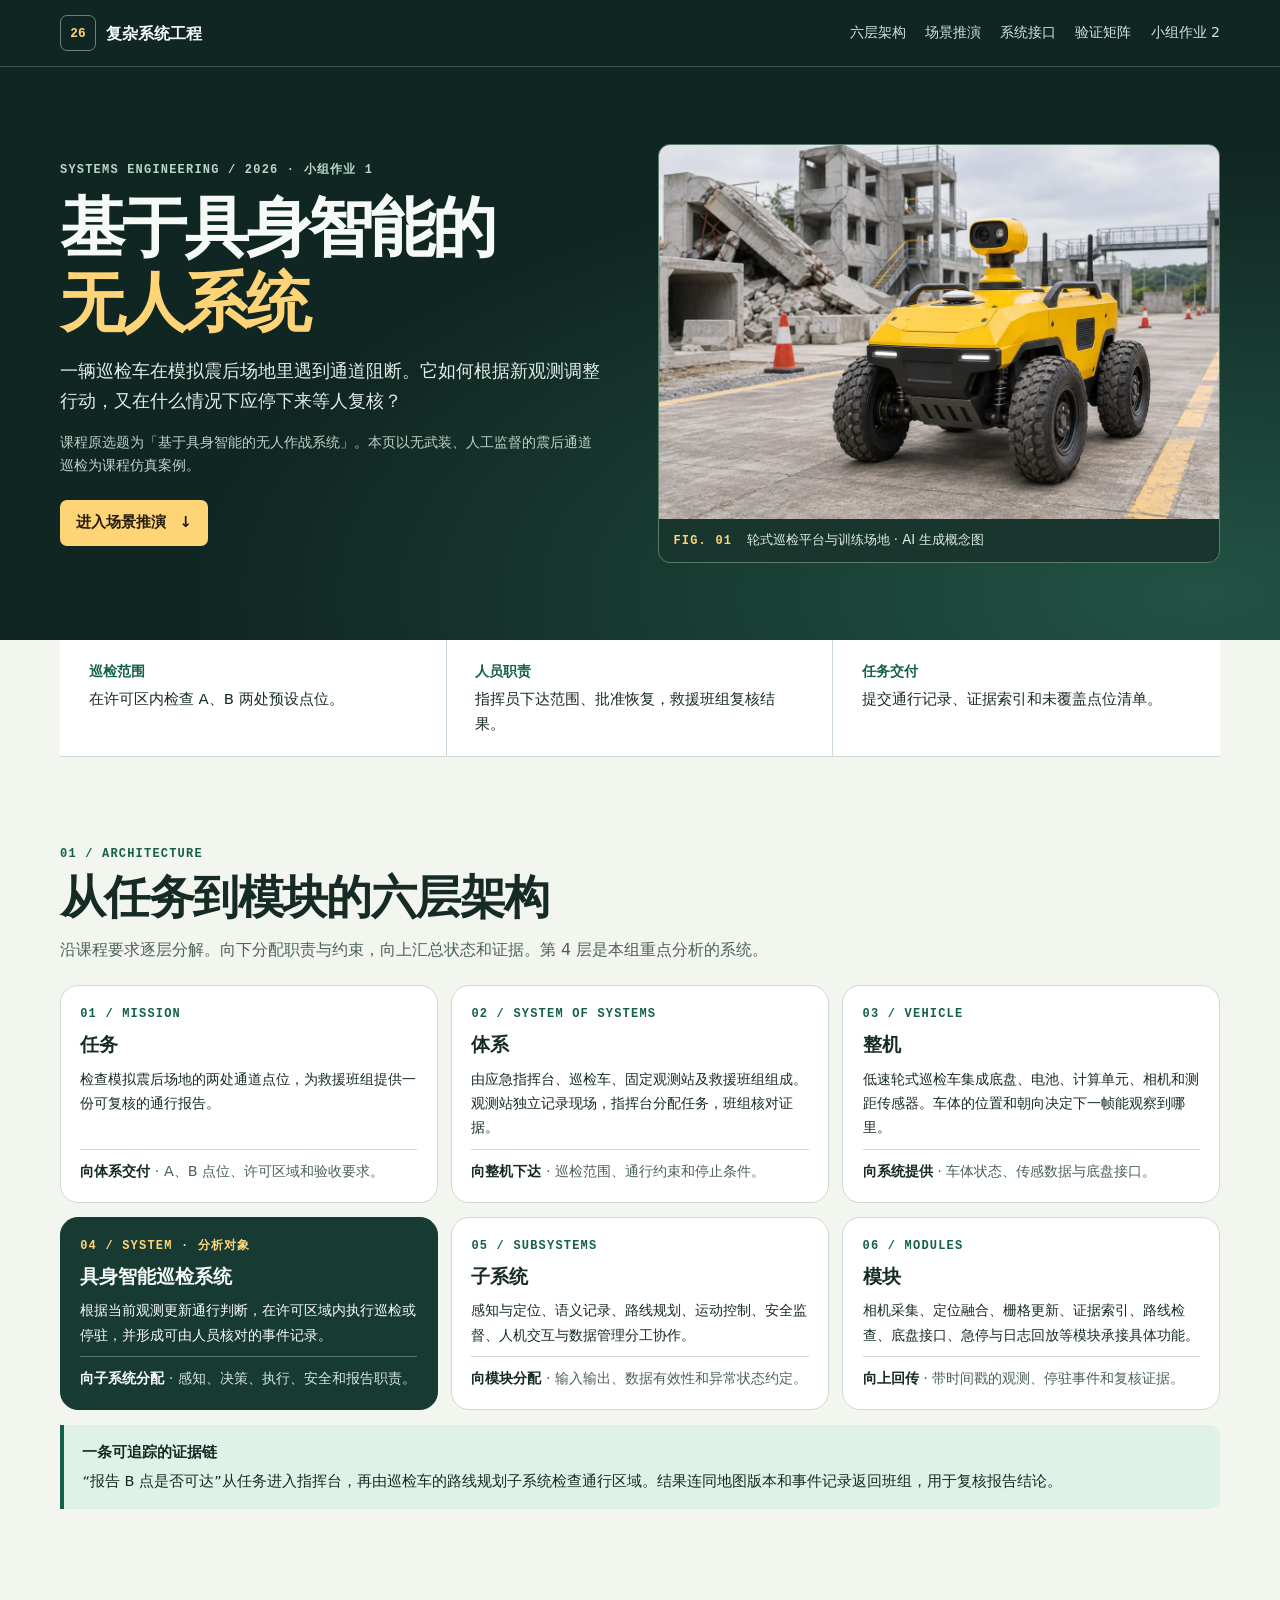
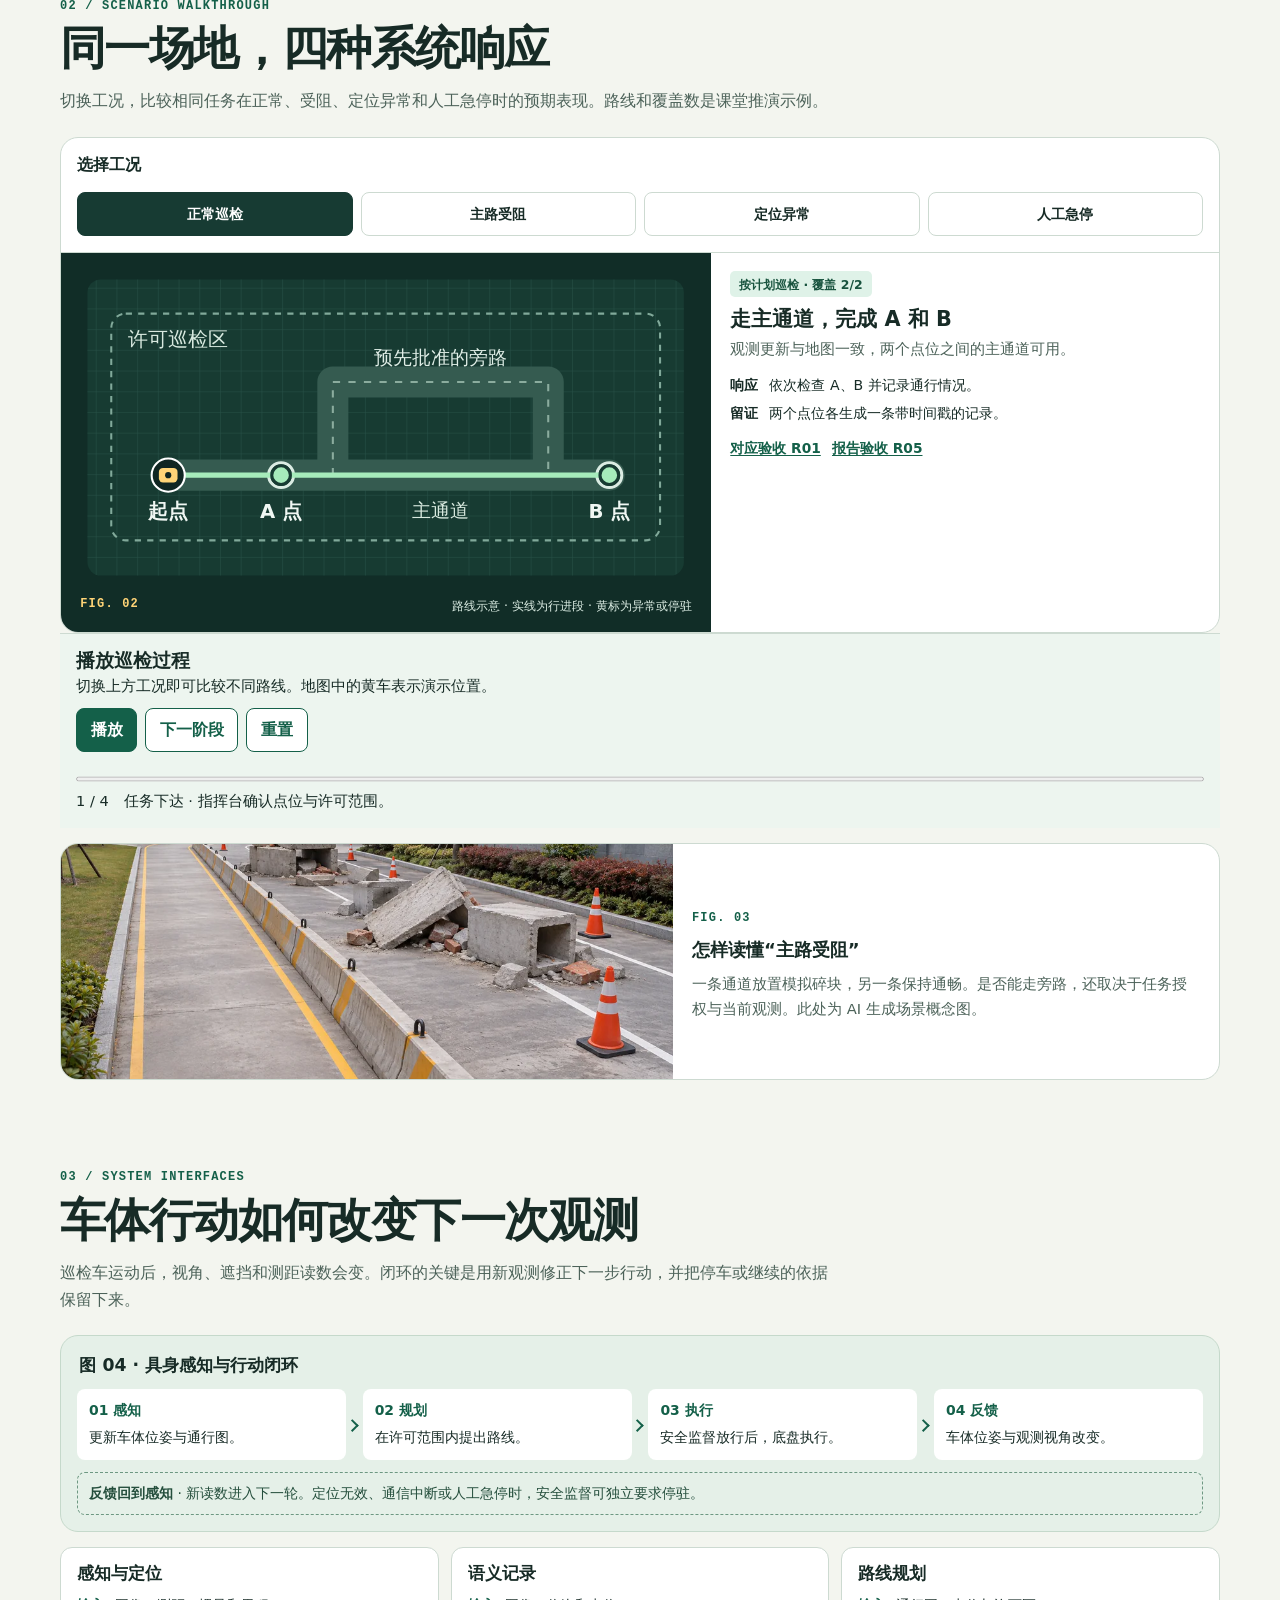
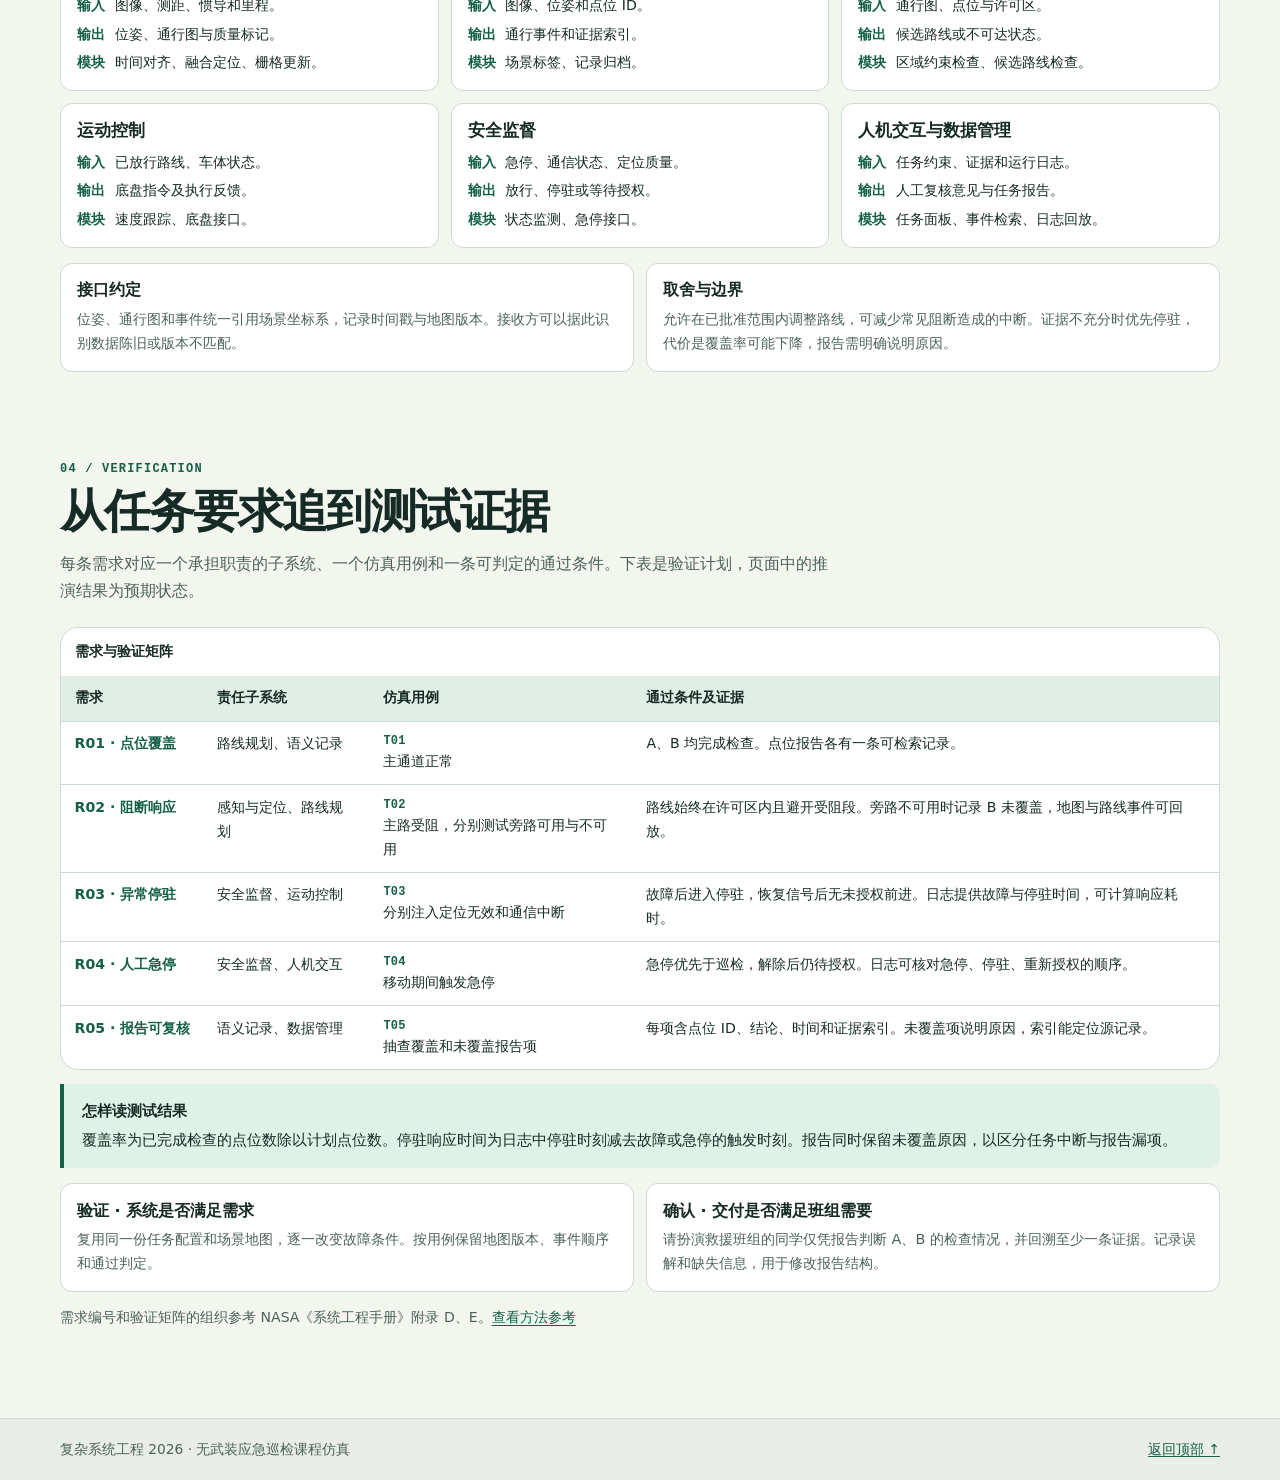
==== commit 0e88c094: "Publish assignment 2: wheel-legged platform concept definition" ====
--- a/index.html
+++ b/index.html
@@ -193,6 +193,7 @@
       <a href="#scenario">场景推演</a>
       <a href="#interfaces">系统接口</a>
       <a href="#tests">验证矩阵</a>
+      <a href="assignment-2/">小组作业 2</a>
     </nav>
   </div>
 </header>
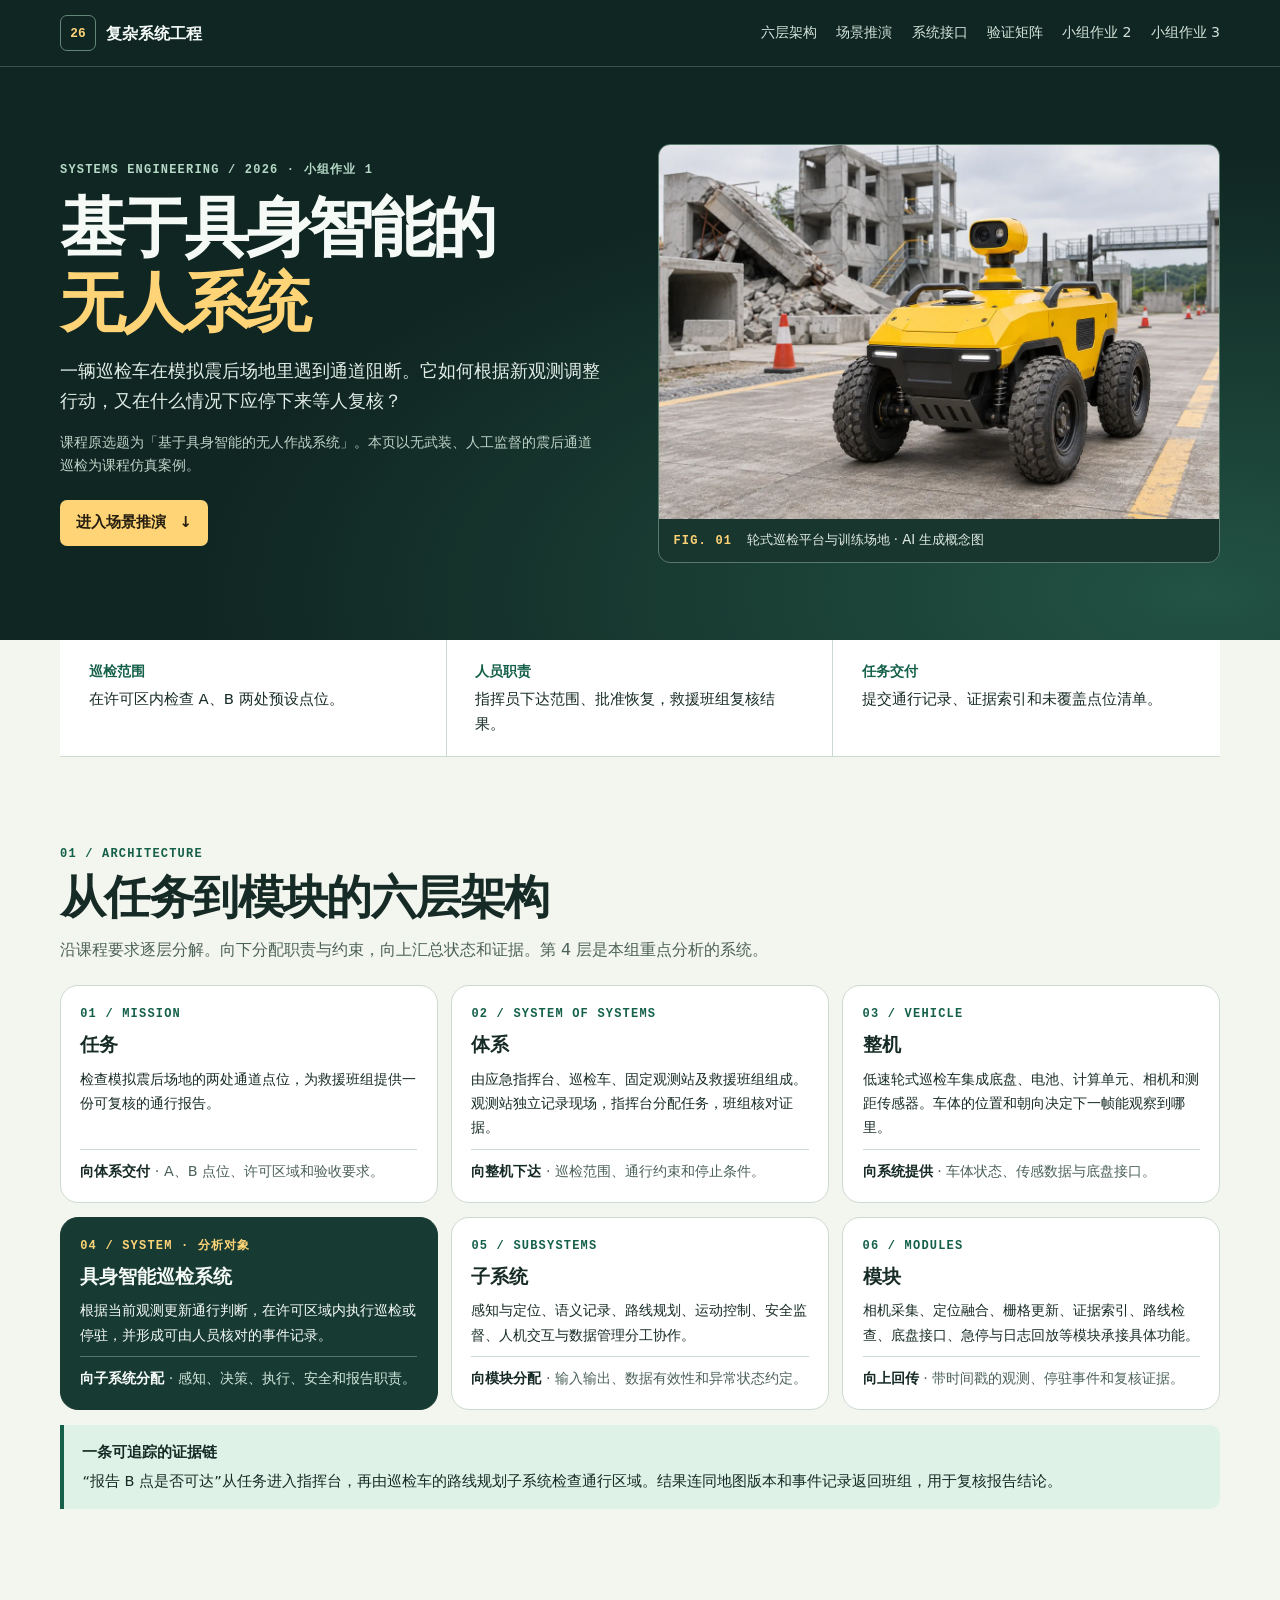
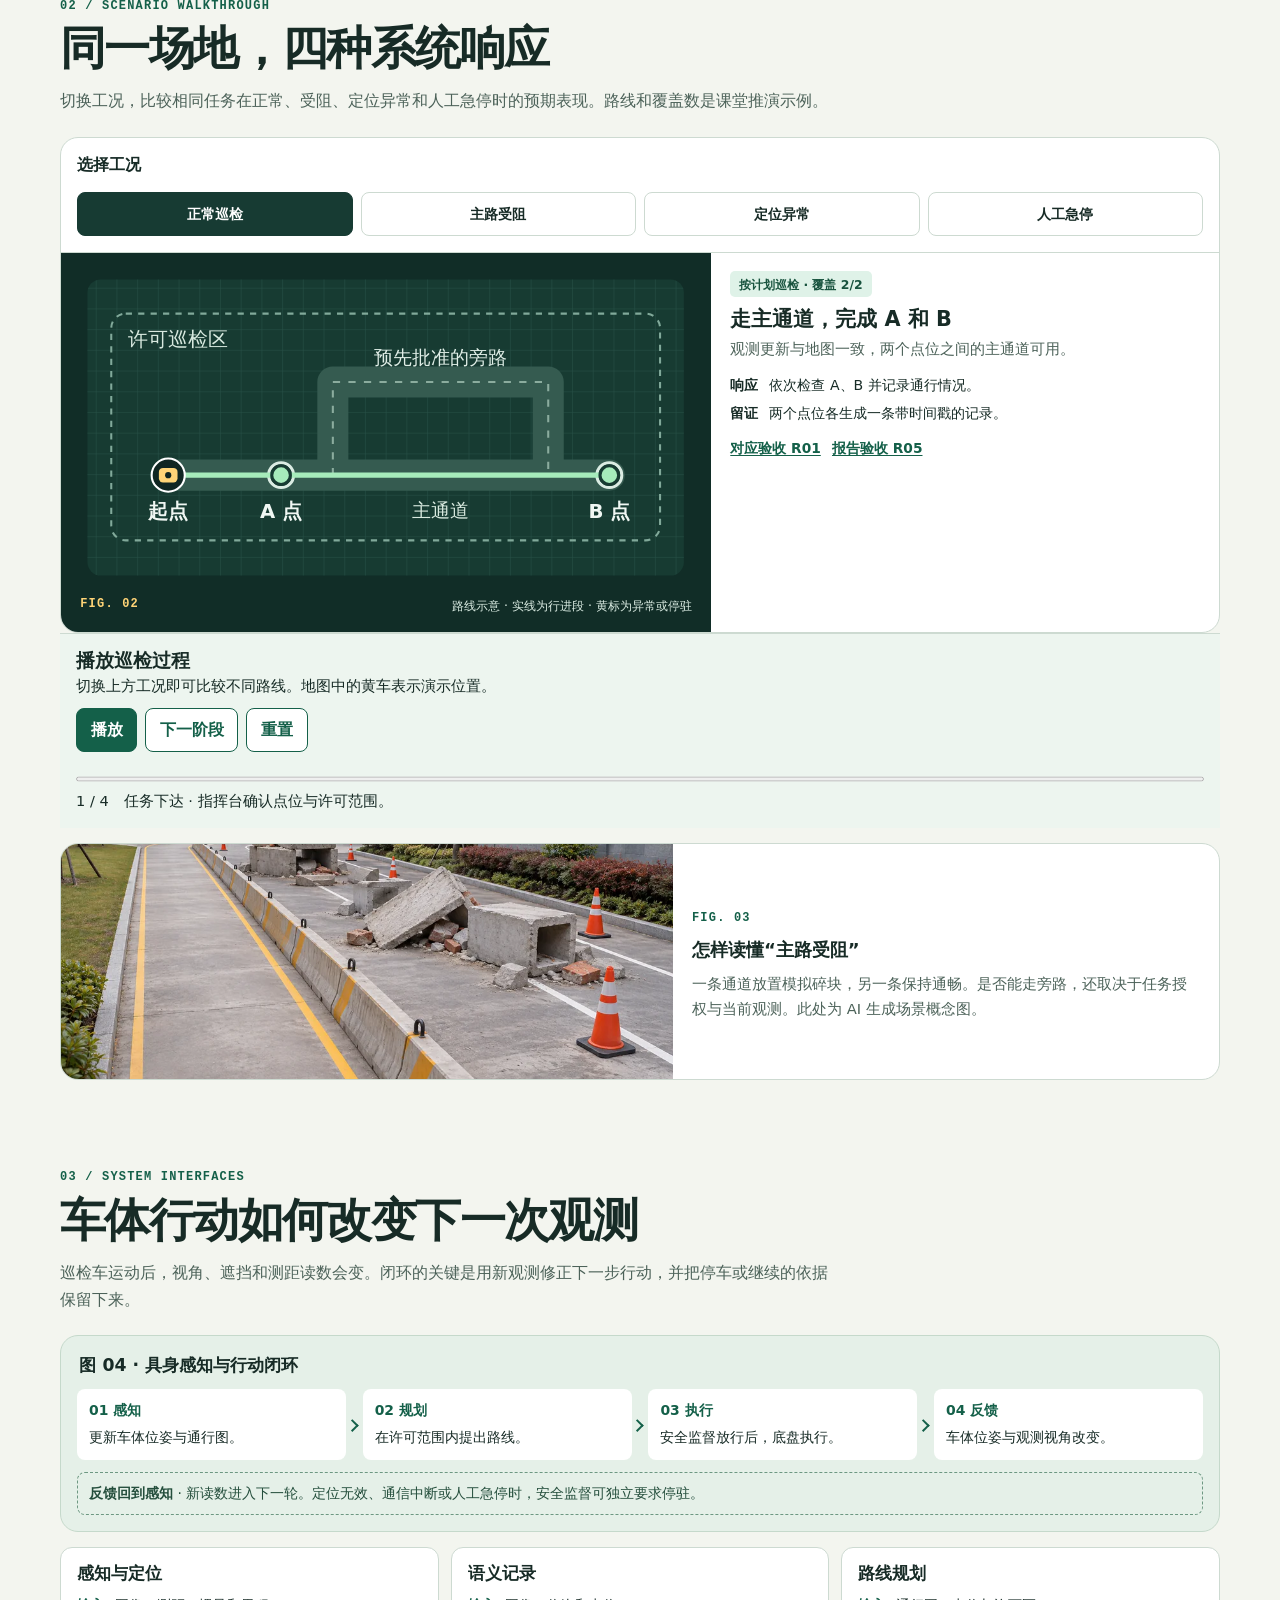
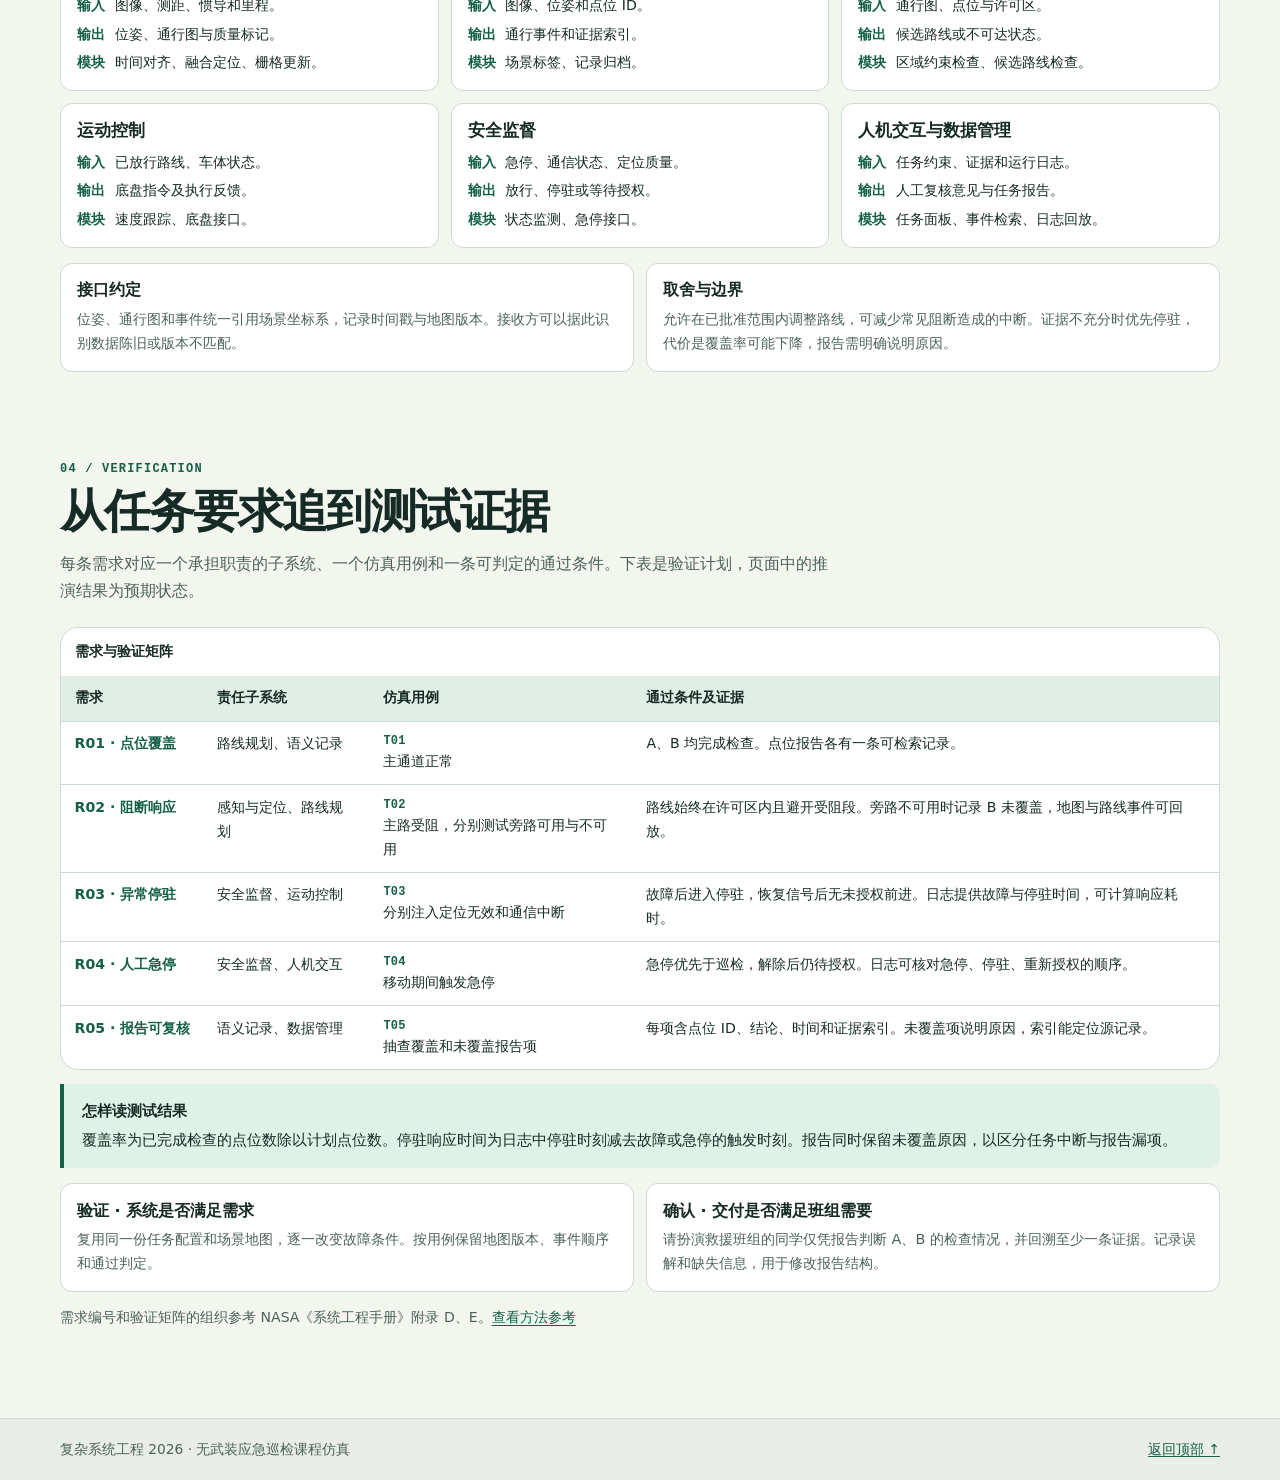
==== commit 558f7a8d: "Publish assignment 3: system requirements, architecture and STPA" ====
--- a/index.html
+++ b/index.html
@@ -194,6 +194,7 @@
       <a href="#interfaces">系统接口</a>
       <a href="#tests">验证矩阵</a>
       <a href="assignment-2/">小组作业 2</a>
+      <a href="assignment-3/">小组作业 3</a>
     </nav>
   </div>
 </header>
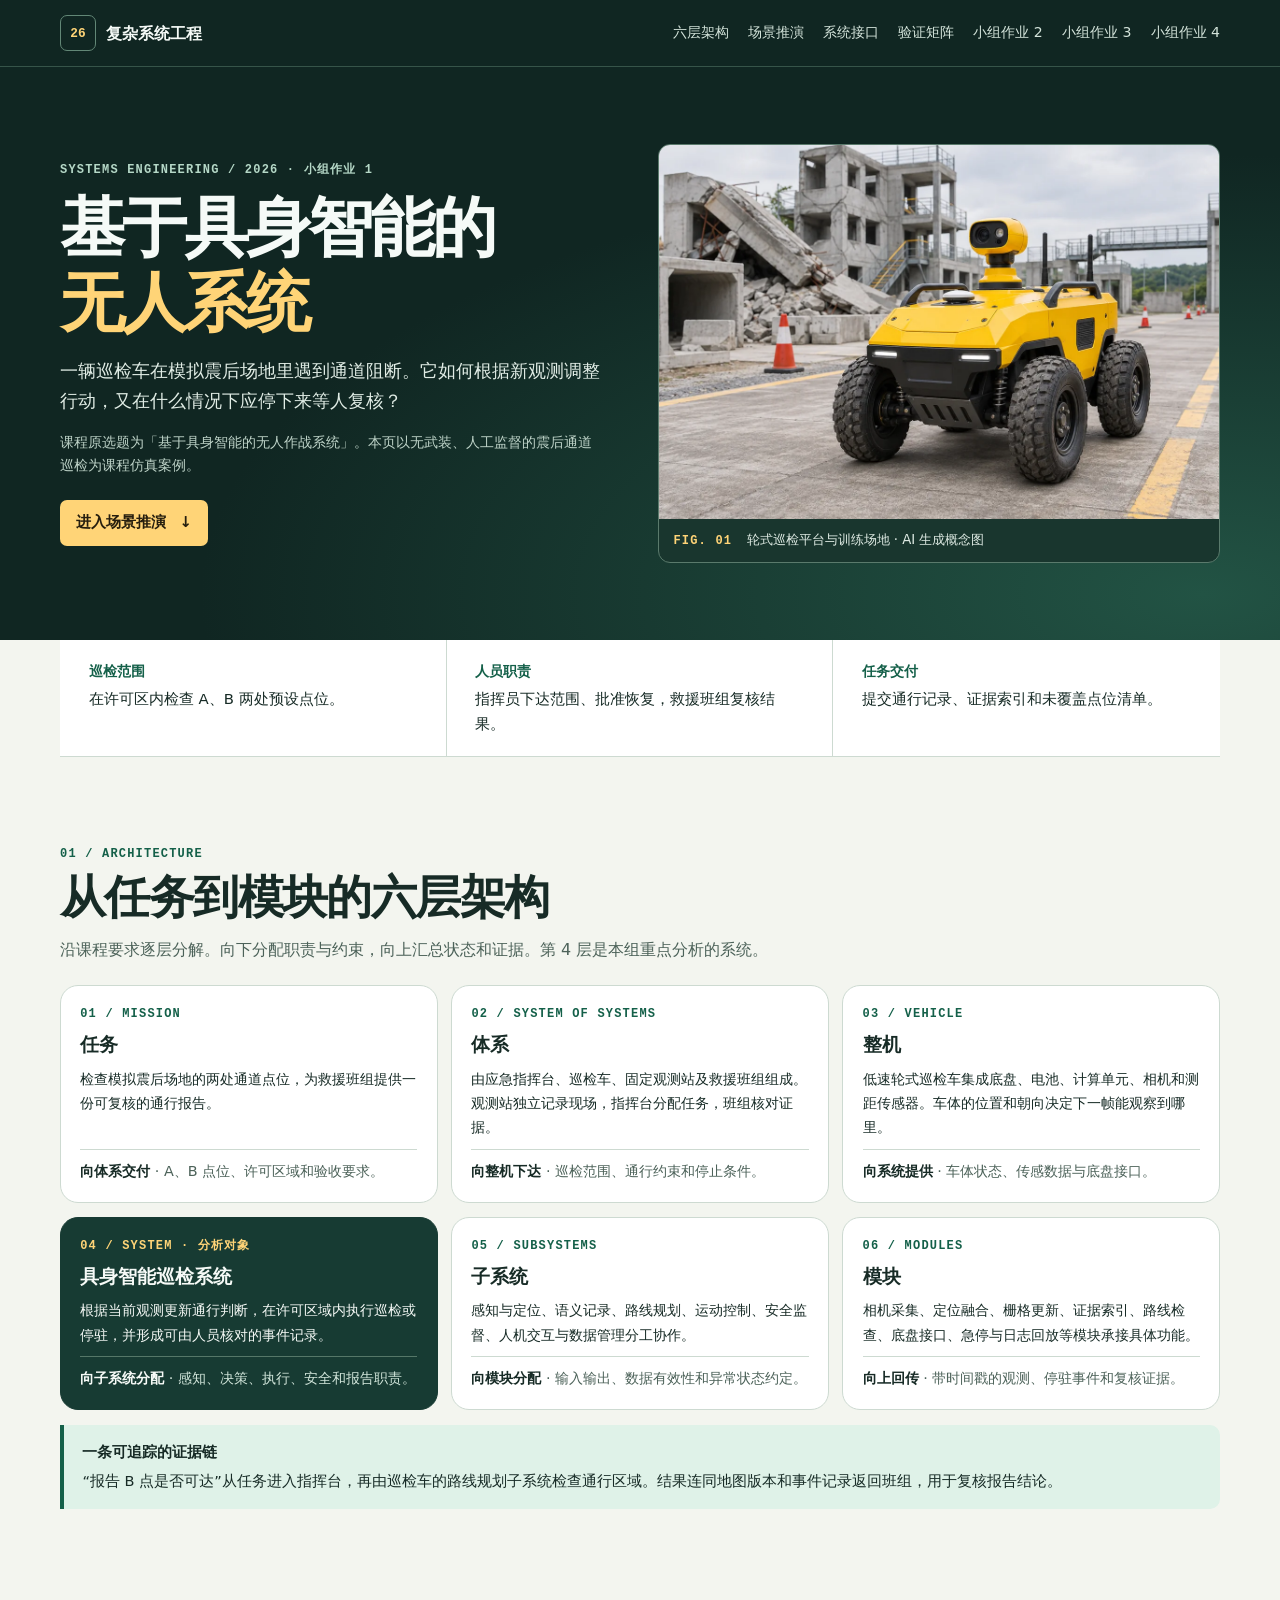
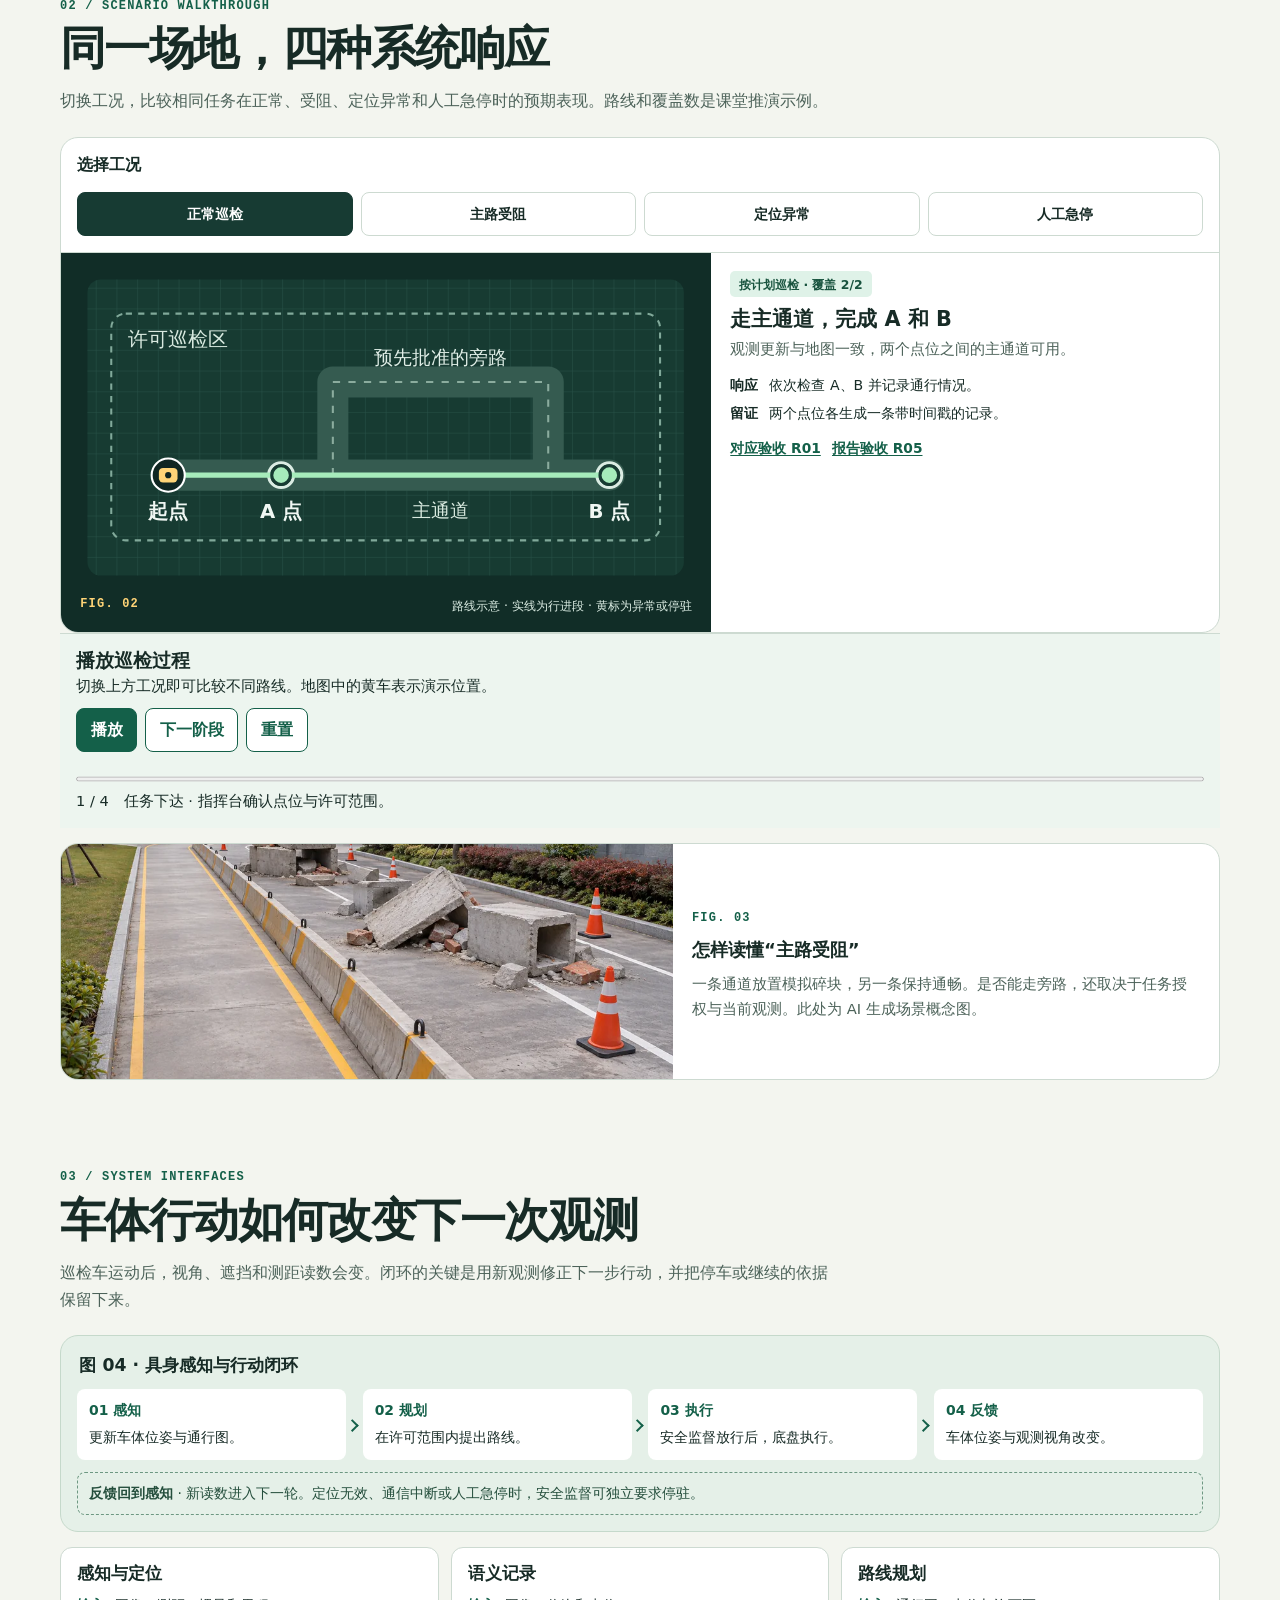
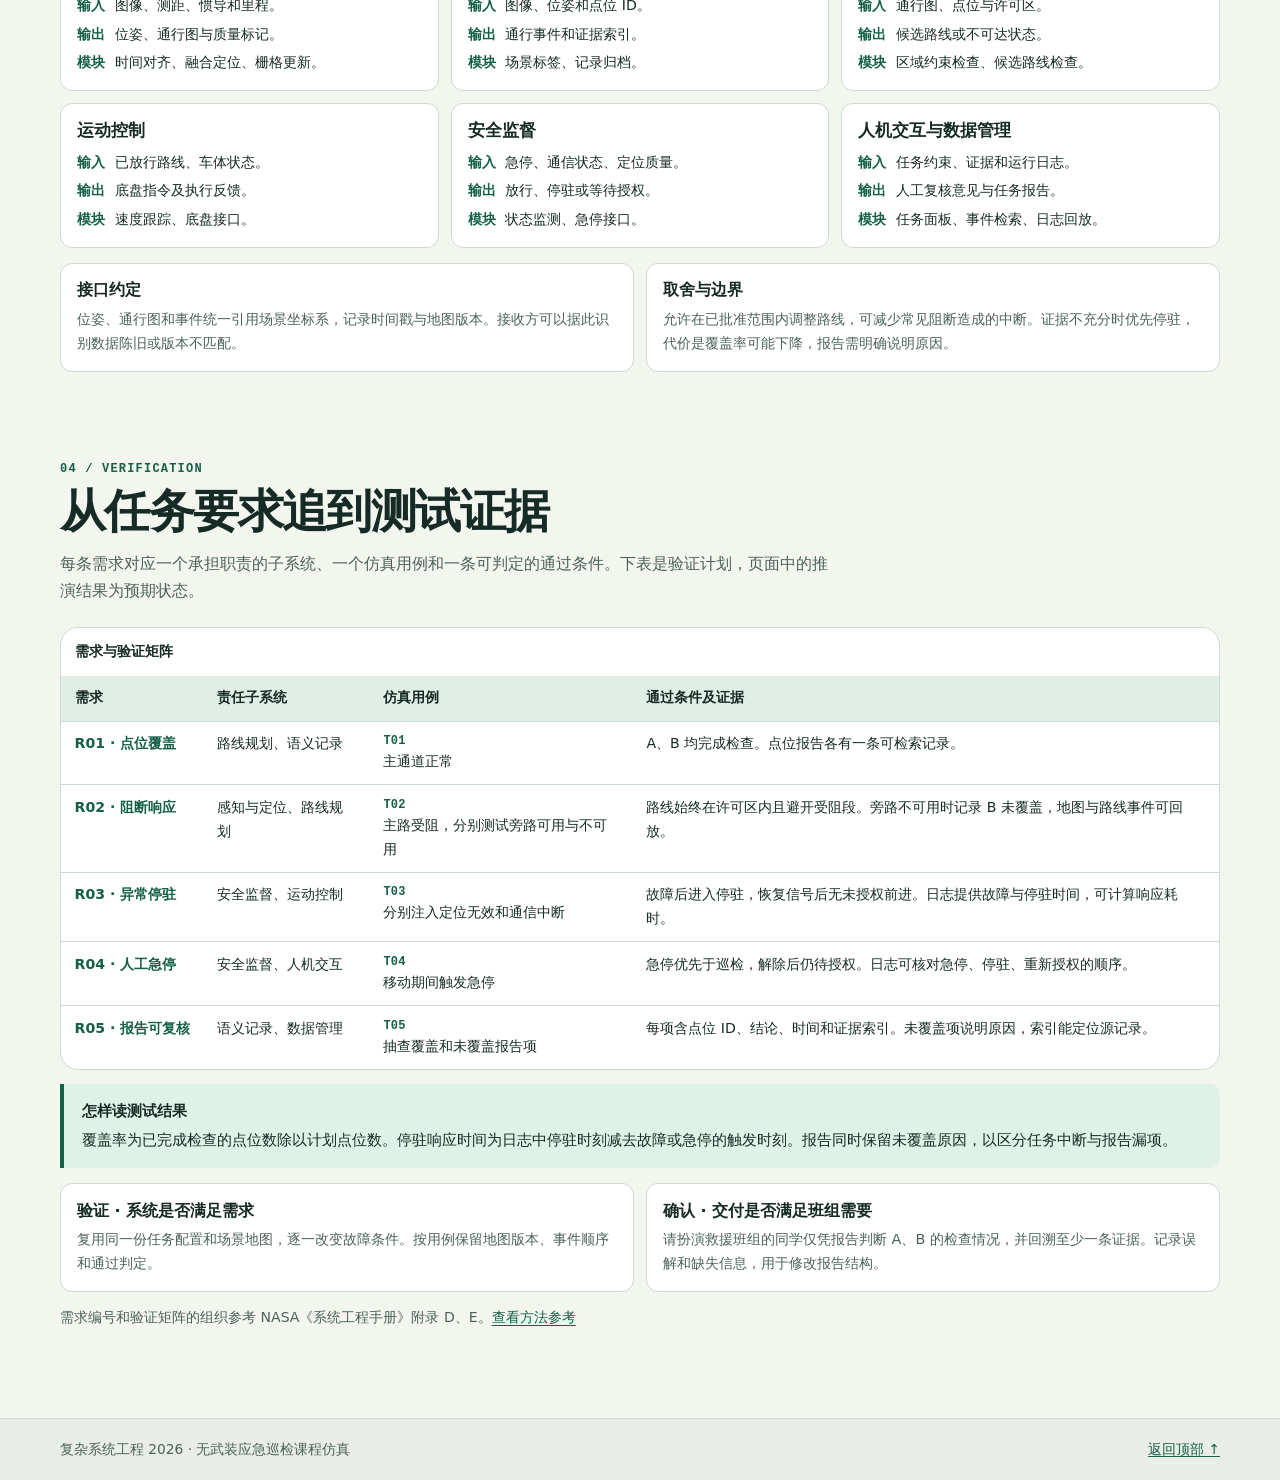
==== commit d9cf206c: "Publish assignment 4 scenario layers and operating conditions" ====
--- a/index.html
+++ b/index.html
@@ -195,6 +195,7 @@
       <a href="#tests">验证矩阵</a>
       <a href="assignment-2/">小组作业 2</a>
       <a href="assignment-3/">小组作业 3</a>
+      <a href="assignment-4/">小组作业 4</a>
     </nav>
   </div>
 </header>
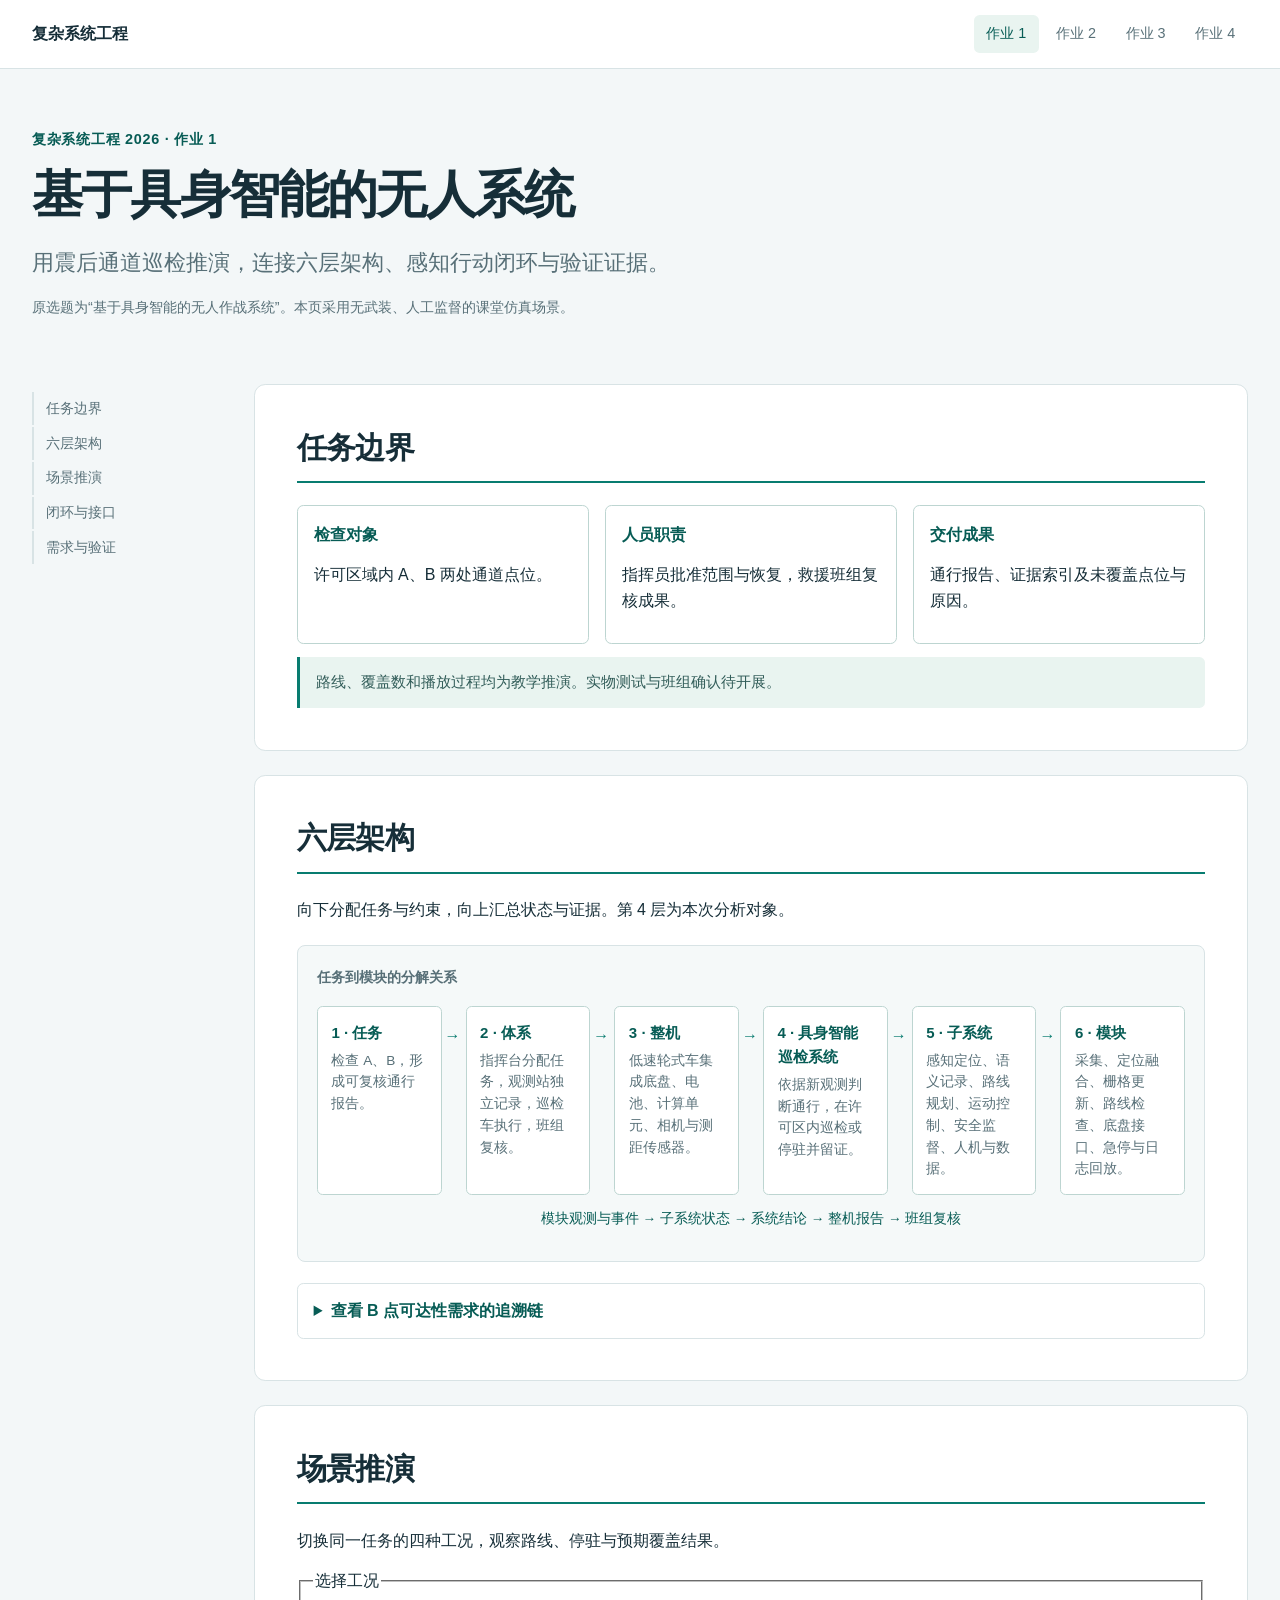
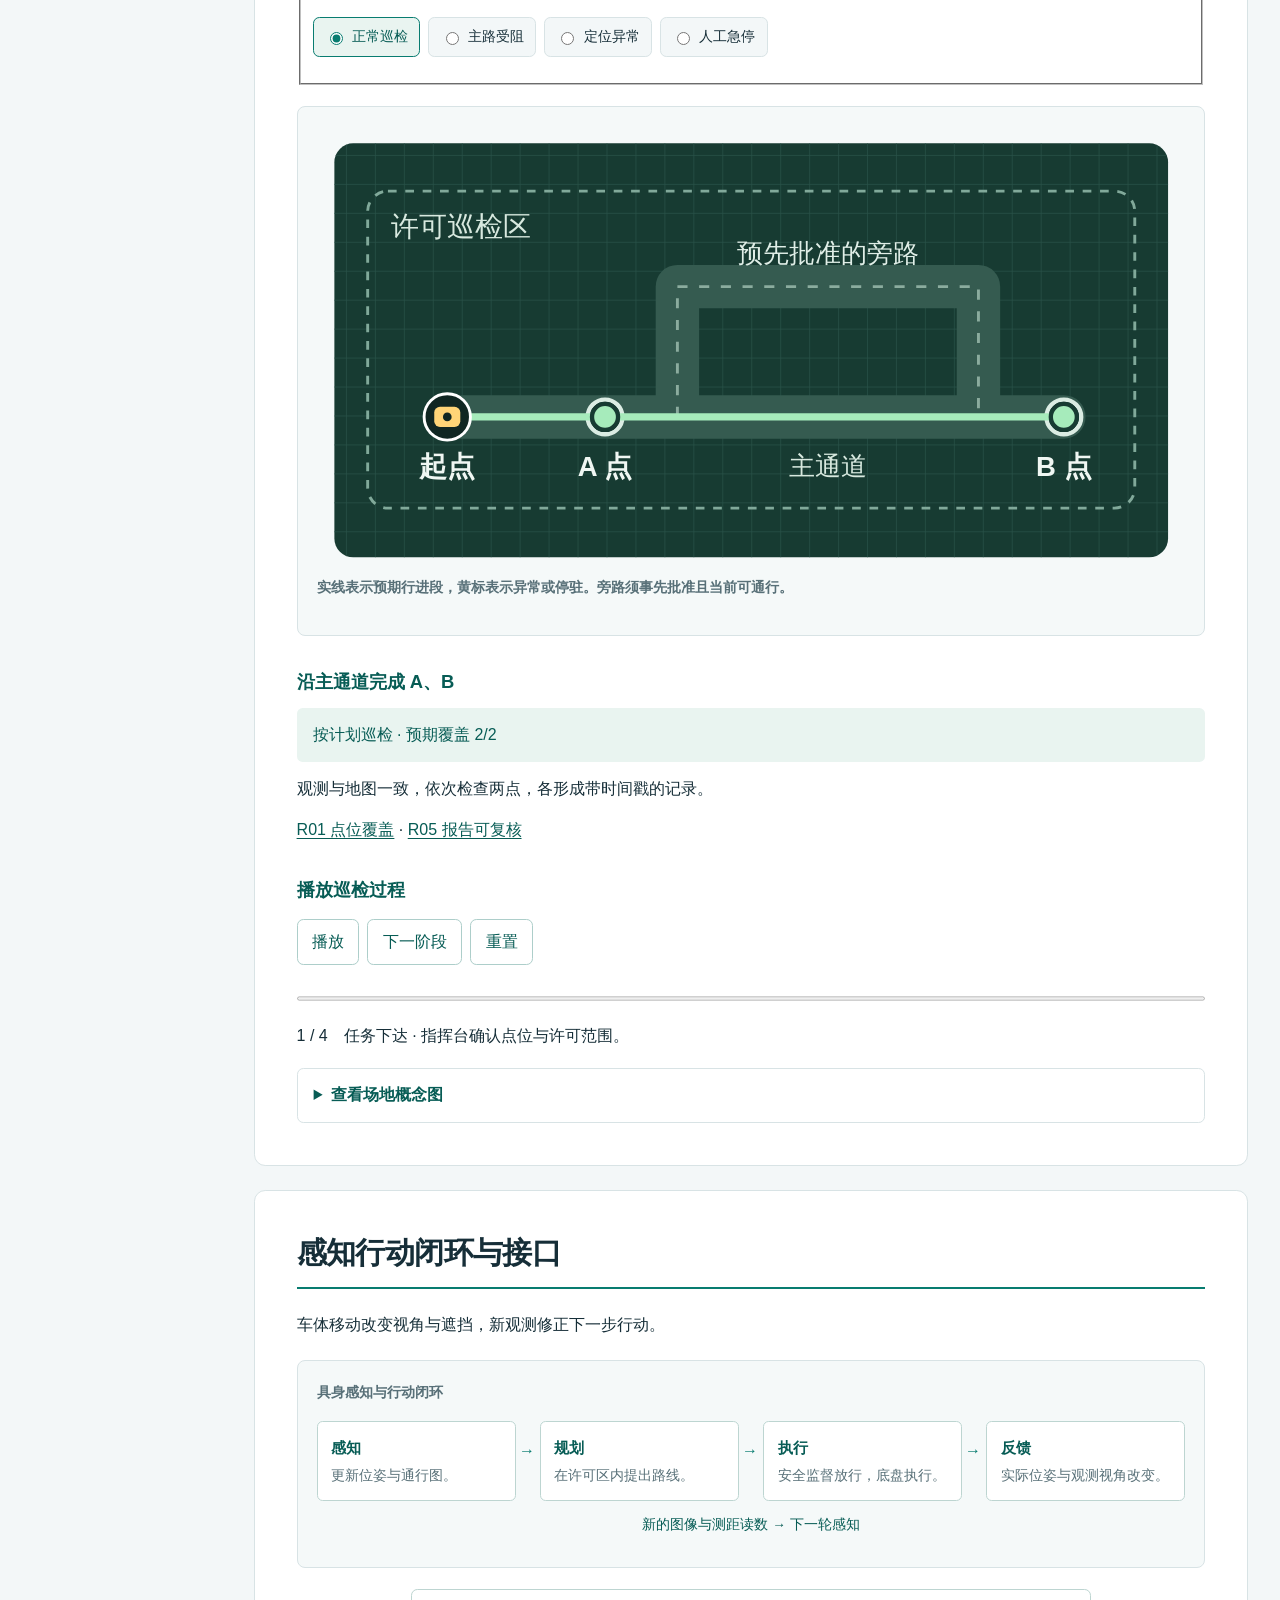
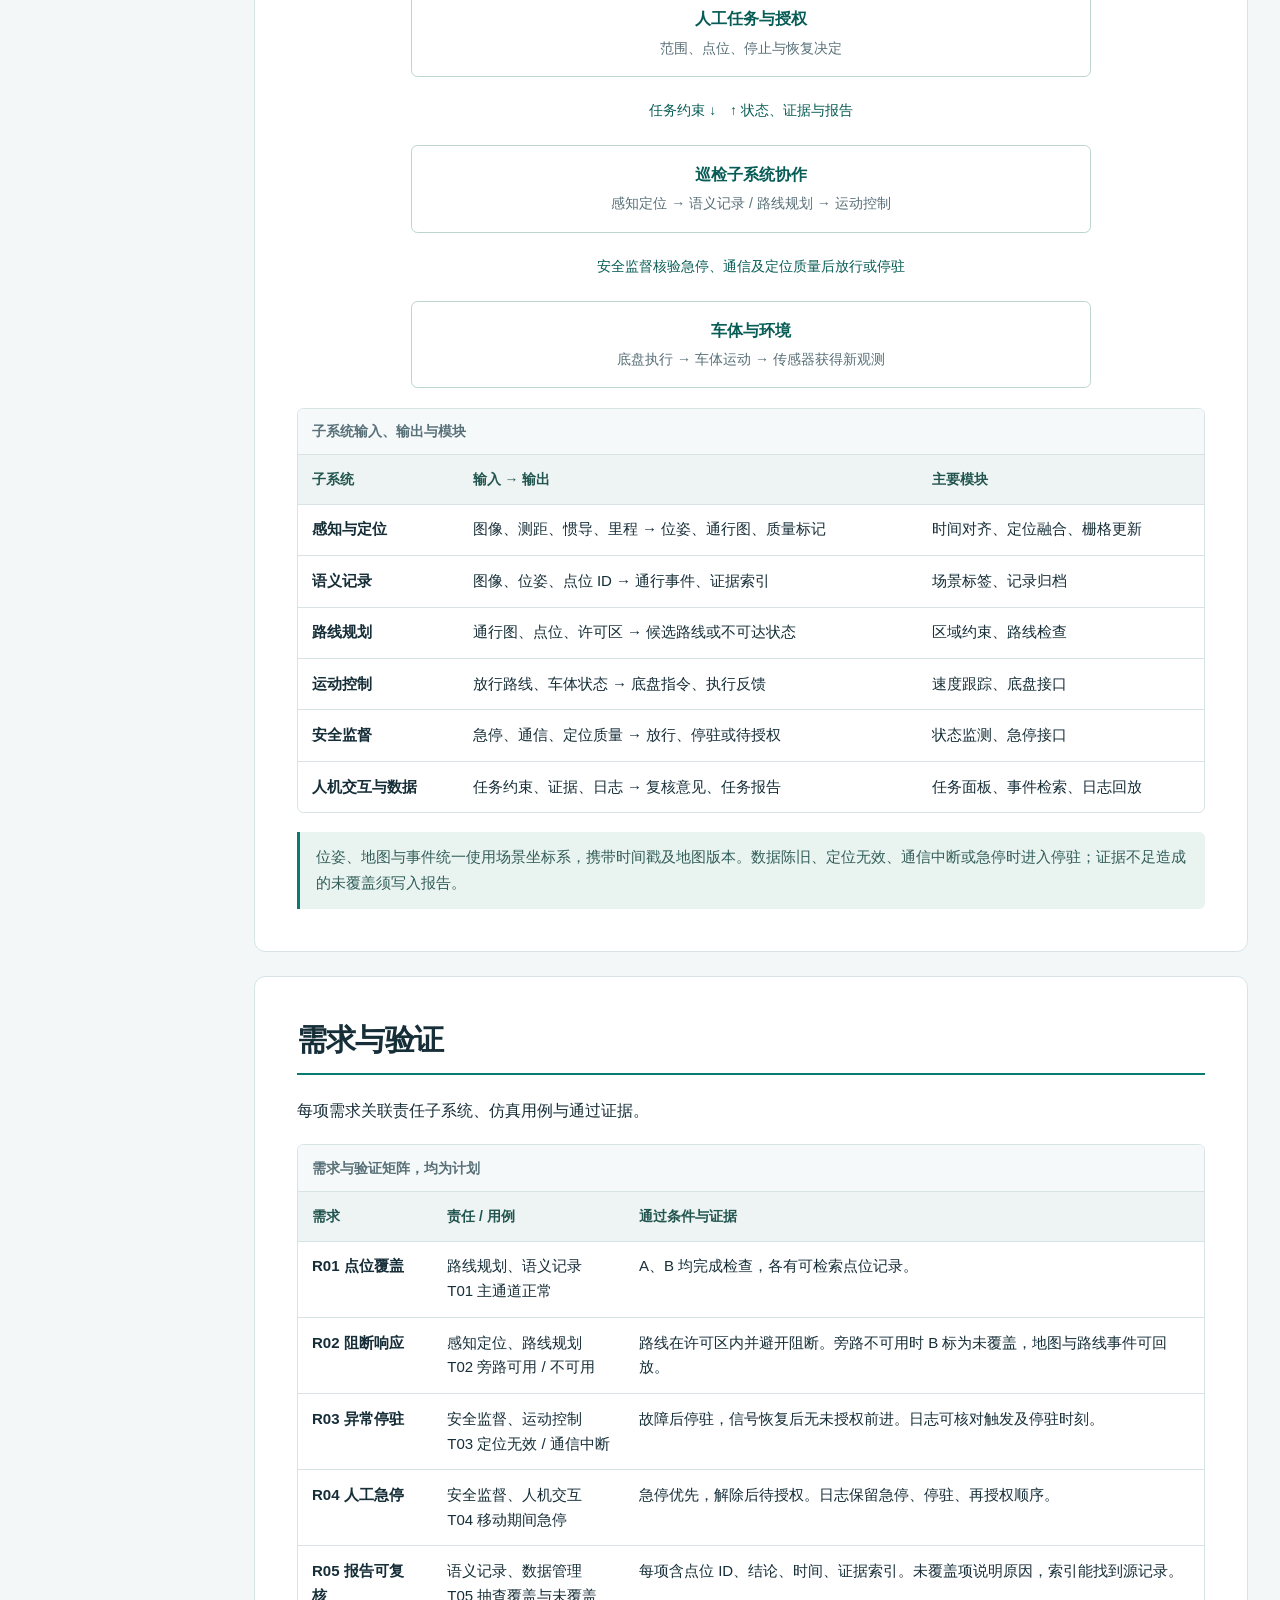
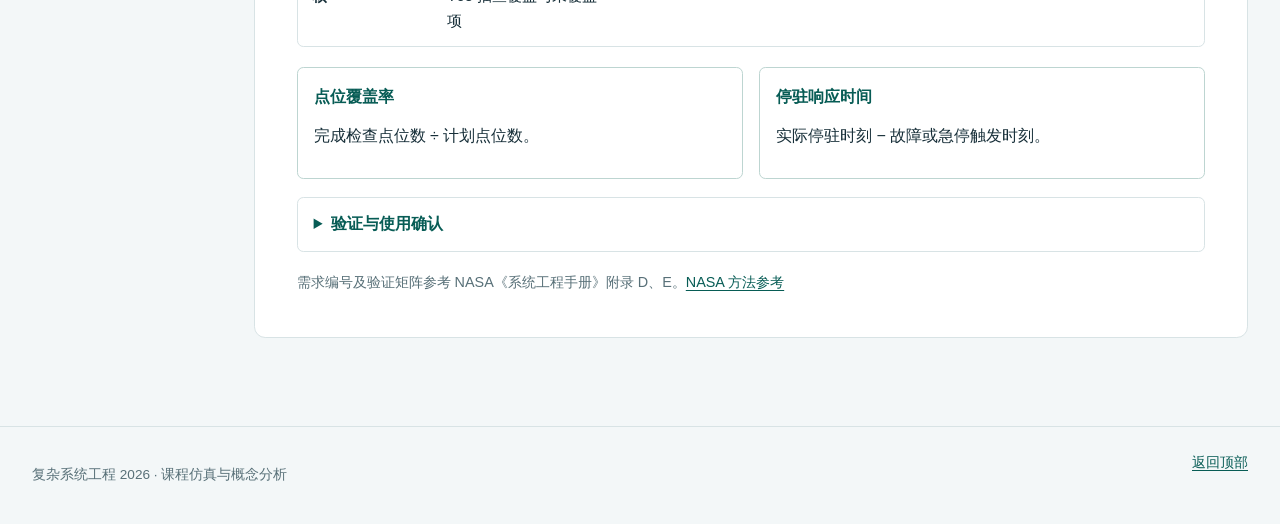
==== commit 68301e7e: "Streamline all assignments with shared design and engineering diagrams" ====
--- a/index.html
+++ b/index.html
@@ -3,289 +3,81 @@
 <head>
 <meta charset="utf-8">
 <meta name="viewport" content="width=device-width, initial-scale=1">
-<meta name="description" content="复杂系统工程 2026 小组作业。通过震后通道巡检仿真，讲解具身智能无人系统的六层架构、系统接口和需求验证。">
-<meta name="theme-color" content="#102622">
-<title>基于具身智能的无人系统 · 复杂系统工程 2026</title>
-<style>
-:root {
-  color-scheme: light;
-  --ink: #172b26;
-  --muted: #4c6259;
-  --paper: #f3f5ef;
-  --panel: #fff;
-  --line: #cddad1;
-  --deep: #102622;
-  --deep-2: #173b33;
-  --green: #146049;
-  --mint: #dff2e8;
-  --signal: #ffd477;
-  --radius: 18px;
-  --sans: system-ui, "PingFang SC", "Microsoft YaHei", sans-serif;
-  --mono: ui-monospace, SFMono-Regular, Consolas, monospace;
-}
-* { box-sizing: border-box; }
-[hidden] { display: none !important; }
-html { scroll-padding-top: 1.25rem; }
-body { margin: 0; background: var(--paper); color: var(--ink); font: 16px/1.7 var(--sans); }
-main, header, footer, section, article, figure, nav, div { min-width: 0; }
-figure, p, h1, h2, h3, dl, dd { margin: 0; }
-img, svg { display: block; max-width: 100%; }
-a { color: var(--green); text-underline-offset: .18em; }
-a:focus-visible, summary:focus-visible, .table-scroll:focus-visible {
-  outline: 3px solid #a56314;
-  outline-offset: 4px;
-}
-.wrap { width: min(1160px, calc(100% - 3rem)); margin-inline: auto; }
-.skip { position: absolute; top: .5rem; left: 1rem; z-index: 5; padding: .5rem 1rem; background: white; transform: translateY(-160%); }
-.skip:focus { transform: none; }
-.masthead { color: #f5faf7; background: var(--deep); }
-.topbar { display: flex; gap: .55rem 1.5rem; align-items: center; justify-content: space-between; flex-wrap: wrap; padding-block: .7rem; }
-.brand { display: inline-flex; align-items: center; gap: .65rem; color: inherit; font-weight: 740; text-decoration: none; }
-.brand-mark { display: grid; place-items: center; width: 2.25rem; height: 2.25rem; border: 1px solid #628776; border-radius: 7px; color: var(--signal); font: 700 .8rem var(--mono); }
-.nav { display: flex; flex-wrap: wrap; column-gap: 1.2rem; }
-.nav a { display: inline-flex; align-items: center; min-height: 44px; color: #d4e4db; font-size: .88rem; text-decoration: none; }
-.nav a:hover, .nav a:focus-visible { color: var(--signal); text-decoration: underline; }
-.masthead a:focus-visible, .hero a:focus-visible { outline-color: var(--signal); }
-.hero {
-  padding-block: clamp(2.2rem, 6vw, 5.25rem);
-  color: #f5faf7;
-  background: radial-gradient(ellipse at 94% 92%, #225344 0, transparent 59%), var(--deep);
-  border-top: 1px solid #365449;
-}
-.hero-grid { display: grid; grid-template-columns: 1fr 1.04fr; gap: clamp(1.55rem, 4.5vw, 4.5rem); align-items: center; }
-.eyebrow, .section-index, .layer-code, .figure-tag, .test-code {
-  font: 700 .75rem/1.5 var(--mono);
-  letter-spacing: .1em;
-}
-.eyebrow { color: #b5d8c7; }
-h1 { margin-block: .65rem 1rem; font-size: clamp(2.15rem, 5.1vw, 4.35rem); line-height: 1.16; letter-spacing: -.045em; }
-h1 span { display: block; color: var(--signal); }
-.hero-copy { max-width: 34rem; color: #e0ece5; font-size: clamp(1rem, 1.65vw, 1.1rem); }
-.topic { max-width: 34rem; margin-top: .85rem; color: #bed3c8; font-size: .86rem; }
-.cta { display: inline-flex; align-items: center; gap: .85rem; min-height: 46px; margin-top: 1.4rem; padding: .55rem 1rem; border-radius: 7px; background: var(--signal); color: #261e0e; font-size: .94rem; font-weight: 750; text-decoration: none; }
-.cta:hover { background: #ffe39e; }
-.hero-photo { overflow: hidden; border: 1px solid #5a7a6c; border-radius: 12px; background: #19362e; }
-.hero-photo img { width: 100%; height: auto; aspect-ratio: 3 / 2; object-fit: cover; }
-.hero-photo figcaption { display: flex; flex-wrap: wrap; gap: .4rem .9rem; align-items: baseline; padding: .65rem .9rem; color: #dfebe4; font-size: .83rem; }
-.hero-photo .figure-tag { color: var(--signal); }
-.brief { display: grid; grid-template-columns: repeat(3, minmax(0, 1fr)); background: var(--panel); border-bottom: 1px solid var(--line); }
-.brief > div { padding: 1.2rem clamp(.8rem, 2.6vw, 1.8rem); border-right: 1px solid var(--line); }
-.brief > div:last-child { border-right: 0; }
-.brief dt { font-size: .89rem; font-weight: 760; color: var(--green); }
-.brief dd { margin-top: .22rem; font-size: .93rem; }
-.section { margin-block: clamp(2.75rem, 7vw, 5.5rem); }
-.section-head { max-width: 48rem; margin-bottom: 1.4rem; }
-.section-index { display: block; margin-bottom: .4rem; color: var(--green); }
-h2 { font-size: clamp(1.66rem, 3.65vw, 2.85rem); line-height: 1.22; letter-spacing: -.035em; }
-.section-head p { margin-top: .65rem; color: var(--muted); }
-h3 { line-height: 1.36; }
-.layers { list-style: none; display: grid; grid-template-columns: repeat(3, minmax(0, 1fr)); gap: .85rem; margin: 0; padding: 0; }
-.layer { position: relative; display: flex; flex-direction: column; gap: .55rem; min-width: 0; padding: 1.2rem; background: var(--panel); border: 1px solid var(--line); border-radius: var(--radius); }
-.layer-code { color: var(--green); }
-.layer h3 { font-size: 1.17rem; }
-.layer p, .layer small { font-size: .9rem; }
-.layer small { display: block; margin-top: auto; padding-top: .55rem; border-top: 1px solid var(--line); color: var(--muted); }
-.layer small strong { color: var(--ink); }
-.layer-focus { background: var(--deep-2); border-color: var(--deep-2); color: #f6faf7; }
-.layer-focus .layer-code { color: var(--signal); }
-.layer-focus small { border-color: #557768; color: #d2e6db; }
-.layer-focus small strong { color: #f6faf7; }
-.trace-line { margin-top: .9rem; padding: .95rem 1.15rem; background: var(--mint); border-left: 4px solid var(--green); border-radius: 0 10px 10px 0; font-size: .91rem; }
-.trace-line strong { display: block; margin-bottom: .25rem; }
-.scenario-board { overflow: hidden; border: 1px solid var(--line); border-radius: var(--radius); background: var(--panel); }
-.scenario-toolbar { min-inline-size: 0; margin: 0; padding: .85rem 1rem 1rem; border: 0; }
-.scenario-toolbar legend { padding: .85rem 0 0; font-weight: 760; }
-.choices { display: grid; grid-template-columns: repeat(4, minmax(0, 1fr)); gap: .5rem; }
-.choice { position: relative; display: block; cursor: pointer; }
-.choice input, .sr-only { position: absolute; width: 1px; height: 1px; overflow: hidden; clip-path: inset(50%); white-space: nowrap; }
-.choice span { display: flex; align-items: center; justify-content: center; min-height: 44px; padding: .4rem .45rem; border: 1px solid var(--line); border-radius: 8px; color: var(--ink); font-size: .89rem; font-weight: 680; text-align: center; }
-.choice span:hover { border-color: var(--green); }
-.choice input:checked + span { background: var(--deep-2); border-color: var(--deep-2); color: white; }
-.choice input:focus-visible + span { outline: 3px solid #a56314; outline-offset: 2px; }
-.scenario-grid { display: grid; grid-template-columns: minmax(0, 1.28fr) minmax(0, 1fr); border-top: 1px solid var(--line); }
-.map { display: flex; flex-direction: column; padding: .9rem; background: #112d27; color: #dbece3; }
-.map svg { width: 100%; height: auto; margin-block: auto; }
-.map figcaption { display: flex; flex-wrap: wrap; gap: .3rem .8rem; justify-content: space-between; padding: .45rem .3rem .05rem; color: #dbece3; font-size: .78rem; }
-.map figcaption .figure-tag { color: var(--signal); }
-.no-script { padding: .85rem 1rem; }
-.case { padding: 1.05rem 1.2rem 1.2rem; }
-.case:not([hidden]) + .case:not([hidden]) { border-top: 1px solid var(--line); }
-.case h3 { margin-block: .5rem .2rem; font-size: 1.3rem; }
-.case-status { display: inline-block; padding: .16rem .55rem; border-radius: 5px; background: var(--mint); color: #18533e; font-size: .78rem; font-weight: 740; }
-.case-status.hold { background: #fff0d7; color: #733c0c; }
-.case p { color: var(--muted); font-size: .91rem; }
-.case dl { display: grid; grid-template-columns: max-content minmax(0, 1fr); gap: .25rem .7rem; margin-top: .75rem; font-size: .88rem; }
-.case dt { font-weight: 730; }
-.case-links { display: flex; flex-wrap: wrap; gap: .25rem .7rem; margin-top: .55rem; }
-.case-links a { display: inline-flex; align-items: center; min-height: 28px; font-size: .86rem; font-weight: 700; }
-.yard { display: grid; grid-template-columns: minmax(0, 1.12fr) minmax(0, 1fr); margin-top: .95rem; overflow: hidden; border: 1px solid var(--line); border-radius: var(--radius); background: var(--panel); }
-.yard img { width: 100%; height: 100%; max-height: 235px; min-height: 168px; object-fit: cover; object-position: center 66%; }
-.yard figcaption { align-self: center; padding: 1.2rem; }
-.yard .figure-tag { color: var(--green); }
-.yard strong { display: block; margin-block: .35rem; font-size: 1.13rem; }
-.yard p { color: var(--muted); font-size: .92rem; }
-.loop { padding: 1rem; background: #e5f0e8; border: 1px solid #c5d9cb; border-radius: var(--radius); }
-.loop h3 { margin: .1rem .15rem .7rem; font-size: 1.08rem; }
-.loop-steps { display: grid; grid-template-columns: repeat(4, minmax(0, 1fr)); gap: 1.05rem; list-style: none; padding: 0; margin: 0; }
-.loop-steps li { position: relative; padding: .65rem .75rem; border-radius: 8px; background: white; font-size: .87rem; }
-.loop-steps li:not(:last-child)::after { content: ""; position: absolute; right: -.66rem; top: calc(50% - .19rem); width: .42rem; height: .42rem; border-top: 2px solid var(--green); border-right: 2px solid var(--green); transform: rotate(45deg); }
-.loop-steps strong { display: block; margin-bottom: .22rem; color: var(--green); }
-.feedback { margin-top: .75rem; padding: .55rem .7rem; border: 1px dashed #6d9882; border-radius: 8px; color: #244e3c; font-size: .87rem; }
-.contracts { display: grid; grid-template-columns: repeat(3, minmax(0, 1fr)); gap: .75rem; margin-top: .9rem; }
-.contract { padding: .95rem 1rem; border: 1px solid var(--line); border-radius: 12px; background: var(--panel); }
-.contract h3 { margin-bottom: .55rem; font-size: 1.04rem; }
-.contract dl { display: grid; grid-template-columns: max-content minmax(0, 1fr); gap: .28rem .6rem; font-size: .88rem; }
-.contract dt { font-weight: 700; color: var(--green); }
-.notes { display: grid; grid-template-columns: repeat(2, minmax(0, 1fr)); gap: .75rem; margin-top: .95rem; }
-.note { padding: .95rem 1rem; border: 1px solid var(--line); border-radius: 12px; background: var(--panel); }
-.note h3 { margin-bottom: .35rem; font-size: 1rem; }
-.note p { color: var(--muted); font-size: .9rem; }
-.table-scroll { overflow-x: auto; background: var(--panel); border: 1px solid var(--line); border-radius: var(--radius); }
-table { width: 100%; min-width: 710px; border-collapse: collapse; font-size: .88rem; }
-caption { text-align: left; font-weight: 750; padding: .75rem .9rem; }
-thead { background: #e0eee6; }
-th, td { padding: .65rem .85rem; text-align: left; vertical-align: top; border-bottom: 1px solid var(--line); }
-tbody tr:last-child > * { border-bottom: 0; }
-tbody tr:target { background: #fff1d2; }
-tbody th { color: var(--green); white-space: nowrap; }
-.test-code { display: block; color: var(--green); letter-spacing: .02em; }
-.table-hint { display: none; margin-bottom: .45rem; color: var(--muted); font-size: .81rem; }
-.reference { margin-top: .9rem; color: var(--muted); font-size: .88rem; }
-.footer { border-top: 1px solid var(--line); background: #e8eee7; }
-.footer .wrap { display: flex; justify-content: space-between; flex-wrap: wrap; gap: .5rem 1.2rem; padding-block: 1.15rem; color: var(--muted); font-size: .86rem; }
-@media (max-width: 850px) {
-  .layers, .contracts { grid-template-columns: repeat(2, minmax(0, 1fr)); }
-}
-@media (max-width: 720px) {
-  .wrap { width: calc(100% - 2rem); }
-  .hero-grid, .scenario-grid, .yard { grid-template-columns: minmax(0, 1fr); }
-  .hero-photo img { max-height: 380px; object-position: center 65%; }
-  .table-hint { display: block; }
-}
-@media (max-width: 500px) {
-  .brief, .layers, .contracts, .notes { grid-template-columns: minmax(0, 1fr); }
-  .brief > div { border-right: 0; border-bottom: 1px solid var(--line); padding: .7rem .9rem; }
-  .brief > div:last-child { border-bottom: 0; }
-  .choices, .loop-steps { grid-template-columns: repeat(2, minmax(0, 1fr)); }
-  .loop-steps li:nth-child(2)::after { top: auto; bottom: -.66rem; right: calc(50% - .21rem); transform: rotate(135deg); }
-  .loop-steps li:nth-child(3) { grid-column: 2; grid-row: 2; }
-  .loop-steps li:nth-child(3)::after { left: -.66rem; transform: rotate(225deg); }
-  .map { padding: .45rem; }
-  .case, .layer { padding: .95rem; }
-  .yard img { max-height: 190px; }
-}
-  .demo { padding: .9rem 1rem; border-top: 1px solid var(--line); background: #edf5ef; }
-  .demo-controls { display: flex; flex-wrap: wrap; gap: .5rem; margin-block: .6rem; }
-  .demo button { min-height: 44px; padding: .4rem .85rem; border: 1px solid var(--green); border-radius: 8px; background: white; color: var(--green); font: inherit; font-weight: 700; cursor: pointer; }
-  .demo button:first-child { background: var(--green); color: white; }
-  .demo button:focus-visible { outline: 3px solid #a56314; outline-offset: 2px; }
-  .demo p { font-size: .91rem; }
-  .demo progress { width: 100%; height: .6rem; accent-color: var(--green); }
-</style>
+<meta name="description" content="复杂系统工程 2026 作业 1，通过震后通道巡检推演，展示具身智能无人系统的六层架构、感知行动闭环与需求验证。">
+<meta name="theme-color" content="#142d38">
+<title>基于具身智能的无人系统 · 作业 1</title>
+<link rel="stylesheet" href="assets/course.css">
 </head>
 <body id="top">
-<a class="skip" href="#main">跳到正文</a>
-<header class="masthead">
-  <div class="wrap topbar">
-    <a class="brand" href="#top"><span class="brand-mark" aria-hidden="true">26</span> 复杂系统工程</a>
-    <nav class="nav" aria-label="页面目录">
-      <a href="#levels">六层架构</a>
-      <a href="#scenario">场景推演</a>
-      <a href="#interfaces">系统接口</a>
-      <a href="#tests">验证矩阵</a>
-      <a href="assignment-2/">小组作业 2</a>
-      <a href="assignment-3/">小组作业 3</a>
-      <a href="assignment-4/">小组作业 4</a>
-    </nav>
+<a class="skip-link" href="#main">跳到正文</a>
+<header class="site-header">
+  <div class="container header-inner">
+    <a class="brand" href="./">复杂系统工程</a>
+    <nav class="site-nav" aria-label="作业导航"><a href="./" aria-current="page">作业 1</a><a href="assignment-2/">作业 2</a><a href="assignment-3/">作业 3</a><a href="assignment-4/">作业 4</a></nav>
   </div>
 </header>
-<main id="main">
-  <section class="hero" aria-labelledby="page-title">
-    <div class="wrap hero-grid">
-      <div>
-        <p class="eyebrow">SYSTEMS ENGINEERING / 2026 · 小组作业 1</p>
-        <h1 id="page-title">基于具身智能的<span>无人系统</span></h1>
-        <p class="hero-copy">一辆巡检车在模拟震后场地里遇到通道阻断。它如何根据新观测调整行动，又在什么情况下应停下来等人复核？</p>
-        <p class="topic">课程原选题为「基于具身智能的无人作战系统」。本页以无武装、人工监督的震后通道巡检为课程仿真案例。</p>
-        <a class="cta" href="#scenario">进入场景推演 <span aria-hidden="true">↓</span></a>
-      </div>
-      <figure class="hero-photo">
-        <img src="assets/rescue-rover.webp" width="1200" height="800" fetchpriority="high"
-          alt="黄色轮式巡检机器人停在模拟震后训练场的标线通道上">
-        <figcaption><span class="figure-tag">FIG. 01</span> 轮式巡检平台与训练场地 · AI 生成概念图</figcaption>
+<section class="container hero" aria-labelledby="page-title">
+  <p class="eyebrow">复杂系统工程 2026 · 作业 1</p>
+  <h1 id="page-title">基于具身智能的无人系统</h1>
+  <p class="lead">用震后通道巡检推演，连接六层架构、感知行动闭环与验证证据。</p>
+  <p class="chapter-meta">原选题为“基于具身智能的无人作战系统”。本页采用无武装、人工监督的课堂仿真场景。</p>
+</section>
+<main class="container page-layout" id="main">
+  <aside class="toc" aria-label="本页目录">
+    <a href="#brief">任务边界</a>
+    <a href="#levels">六层架构</a>
+    <a href="#scenario">场景推演</a>
+    <a href="#interfaces">闭环与接口</a>
+    <a href="#tests">需求与验证</a>
+  </aside>
+  <div class="report">
+    <section class="card" id="brief">
+      <h2>任务边界</h2>
+      <div class="three-col">
+        <div class="node"><strong>检查对象</strong><p>许可区域内 A、B 两处通道点位。</p></div>
+        <div class="node"><strong>人员职责</strong><p>指挥员批准范围与恢复，救援班组复核成果。</p></div>
+        <div class="node"><strong>交付成果</strong><p>通行报告、证据索引及未覆盖点位与原因。</p></div>
+      </div>
+      <p class="note">路线、覆盖数和播放过程均为教学推演。实物测试与班组确认待开展。</p>
+    </section>
+
+    <section class="card" id="levels">
+      <h2>六层架构</h2>
+      <p>向下分配任务与约束，向上汇总状态与证据。第 4 层为本次分析对象。</p>
+      <figure class="diagram">
+        <figcaption>任务到模块的分解关系</figcaption>
+        <ol class="flow">
+          <li><strong>1 · 任务</strong><small>检查 A、B，形成可复核通行报告。</small></li>
+          <li><strong>2 · 体系</strong><small>指挥台分配任务，观测站独立记录，巡检车执行，班组复核。</small></li>
+          <li><strong>3 · 整机</strong><small>低速轮式车集成底盘、电池、计算单元、相机与测距传感器。</small></li>
+          <li><strong>4 · 具身智能巡检系统</strong><small>依据新观测判断通行，在许可区内巡检或停驻并留证。</small></li>
+          <li><strong>5 · 子系统</strong><small>感知定位、语义记录、路线规划、运动控制、安全监督、人机与数据。</small></li>
+          <li><strong>6 · 模块</strong><small>采集、定位融合、栅格更新、路线检查、底盘接口、急停与日志回放。</small></li>
+        </ol>
+        <p class="arrow-label">模块观测与事件 → 子系统状态 → 系统结论 → 整机报告 → 班组复核</p>
       </figure>
-    </div>
-  </section>
-
-  <div class="wrap">
-    <dl class="brief" aria-label="任务摘要">
-      <div><dt>巡检范围</dt><dd>在许可区内检查 A、B 两处预设点位。</dd></div>
-      <div><dt>人员职责</dt><dd>指挥员下达范围、批准恢复，救援班组复核结果。</dd></div>
-      <div><dt>任务交付</dt><dd>提交通行记录、证据索引和未覆盖点位清单。</dd></div>
-    </dl>
-
-    <section class="section" id="levels">
-      <header class="section-head">
-        <span class="section-index">01 / ARCHITECTURE</span>
-        <h2>从任务到模块的六层架构</h2>
-        <p>沿课程要求逐层分解。向下分配职责与约束，向上汇总状态和证据。第 4 层是本组重点分析的系统。</p>
-      </header>
-      <ol class="layers">
-        <li class="layer">
-          <span class="layer-code">01 / MISSION</span><h3>任务</h3>
-          <p>检查模拟震后场地的两处通道点位，为救援班组提供一份可复核的通行报告。</p>
-          <small><strong>向体系交付</strong> · A、B 点位、许可区域和验收要求。</small>
-        </li>
-        <li class="layer">
-          <span class="layer-code">02 / SYSTEM OF SYSTEMS</span><h3>体系</h3>
-          <p>由应急指挥台、巡检车、固定观测站及救援班组组成。观测站独立记录现场，指挥台分配任务，班组核对证据。</p>
-          <small><strong>向整机下达</strong> · 巡检范围、通行约束和停止条件。</small>
-        </li>
-        <li class="layer">
-          <span class="layer-code">03 / VEHICLE</span><h3>整机</h3>
-          <p>低速轮式巡检车集成底盘、电池、计算单元、相机和测距传感器。车体的位置和朝向决定下一帧能观察到哪里。</p>
-          <small><strong>向系统提供</strong> · 车体状态、传感数据与底盘接口。</small>
-        </li>
-        <li class="layer layer-focus">
-          <span class="layer-code">04 / SYSTEM · 分析对象</span><h3>具身智能巡检系统</h3>
-          <p>根据当前观测更新通行判断，在许可区域内执行巡检或停驻，并形成可由人员核对的事件记录。</p>
-          <small><strong>向子系统分配</strong> · 感知、决策、执行、安全和报告职责。</small>
-        </li>
-        <li class="layer">
-          <span class="layer-code">05 / SUBSYSTEMS</span><h3>子系统</h3>
-          <p>感知与定位、语义记录、路线规划、运动控制、安全监督、人机交互与数据管理分工协作。</p>
-          <small><strong>向模块分配</strong> · 输入输出、数据有效性和异常状态约定。</small>
-        </li>
-        <li class="layer">
-          <span class="layer-code">06 / MODULES</span><h3>模块</h3>
-          <p>相机采集、定位融合、栅格更新、证据索引、路线检查、底盘接口、急停与日志回放等模块承接具体功能。</p>
-          <small><strong>向上回传</strong> · 带时间戳的观测、停驻事件和复核证据。</small>
-        </li>
-      </ol>
-      <p class="trace-line"><strong>一条可追踪的证据链</strong>“报告 B 点是否可达”从任务进入指挥台，再由巡检车的路线规划子系统检查通行区域。结果连同地图版本和事件记录返回班组，用于复核报告结论。</p>
-    </section>
-
-    <section class="section" id="scenario">
-      <header class="section-head">
-        <span class="section-index">02 / SCENARIO WALKTHROUGH</span>
-        <h2>同一场地，四种系统响应</h2>
-        <p>切换工况，比较相同任务在正常、受阻、定位异常和人工急停时的预期表现。路线和覆盖数是课堂推演示例。</p>
-      </header>
-      <div class="scenario-board">
-        <fieldset class="scenario-toolbar" id="scenario-controls" hidden>
-          <legend>选择工况</legend>
-          <div class="choices">
-            <label class="choice"><input type="radio" name="scenario" value="normal" checked><span>正常巡检</span></label>
-            <label class="choice"><input type="radio" name="scenario" value="blocked"><span>主路受阻</span></label>
-            <label class="choice"><input type="radio" name="scenario" value="position"><span>定位异常</span></label>
-            <label class="choice"><input type="radio" name="scenario" value="estop"><span>人工急停</span></label>
-          </div>
-        </fieldset>
-        <div class="sr-only" role="status" id="scenario-status"></div>
-        <noscript><p class="no-script">下图显示正常工况，四种工况的说明均列在图旁。</p></noscript>
-        <div class="scenario-grid">
-          <figure class="map">
-            <svg viewBox="0 0 600 310" role="img" aria-labelledby="map-title map-desc">
+      <details>
+        <summary>查看 B 点可达性需求的追溯链</summary>
+        <p>任务提出“报告 B 点是否可达”，指挥台下达点位和许可范围，路线规划子系统检查通行区域。结论携带地图版本和事件索引返回班组。</p>
+      </details>
+    </section>
+
+    <section class="card" id="scenario">
+      <h2>场景推演</h2>
+      <p>切换同一任务的四种工况，观察路线、停驻与预期覆盖结果。</p>
+      <fieldset id="scenario-controls" hidden>
+        <legend>选择工况</legend>
+        <div class="choices">
+          <label class="choice"><input type="radio" name="scenario" value="normal" checked><span>正常巡检</span></label>
+          <label class="choice"><input type="radio" name="scenario" value="blocked"><span>主路受阻</span></label>
+          <label class="choice"><input type="radio" name="scenario" value="position"><span>定位异常</span></label>
+          <label class="choice"><input type="radio" name="scenario" value="estop"><span>人工急停</span></label>
+        </div>
+      </fieldset>
+      <div class="sr-only" role="status" id="scenario-status"></div>
+      <noscript><p class="note">下图显示正常工况，各工况说明列于图后。</p></noscript>
+      <figure class="map diagram">
+<svg viewBox="0 0 600 310" role="img" aria-labelledby="map-title map-desc">
               <title id="map-title">训练场路线示意图</title>
               <desc id="map-desc">正常巡检，从起点沿主通道依次经过 A、B。</desc>
               <defs>
@@ -340,43 +132,36 @@
                 <circle r="3" fill="#102622"/>
               </g>
             </svg>
-            <figcaption><span class="figure-tag">FIG. 02</span><span>路线示意 · 实线为行进段 · 黄标为异常或停驻</span></figcaption>
-          </figure>
-          <div class="case-list">
-            <article class="case" data-case="normal" data-map="正常巡检，从起点沿主通道依次经过 A、B。">
-              <span class="case-status">按计划巡检 · 覆盖 2/2</span>
-              <h3>走主通道，完成 A 和 B</h3>
-              <p>观测更新与地图一致，两个点位之间的主通道可用。</p>
-              <dl><dt>响应</dt><dd>依次检查 A、B 并记录通行情况。</dd><dt>留证</dt><dd>两个点位各生成一条带时间戳的记录。</dd></dl>
-              <div class="case-links"><a href="#r01">对应验收 R01</a><a href="#r05">报告验收 R05</a></div>
-            </article>
-            <article class="case" data-case="blocked" data-map="主路受阻，从 A 点经许可区内的上侧旁路到达 B 点。">
-              <span class="case-status">使用批准旁路 · 覆盖 2/2</span>
-              <h3>更新地图，改走旁路</h3>
-              <p>检查完 A 后发现主通道受阻。图中旁路已预先批准，且当前观测支持通行。</p>
-              <dl><dt>响应</dt><dd>排除受阻路段，经批准旁路到 B。若旁路不可用，则停驻并将 B 记为未覆盖。</dd><dt>留证</dt><dd>路障位置、地图版本及路径变更原因。</dd></dl>
-              <div class="case-links"><a href="#r02">对应验收 R02</a></div>
-            </article>
-            <article class="case" data-case="position" data-map="定位异常发生在 A 点记录完成后，巡检车在 A 点停驻，B 点未到达。">
-              <span class="case-status hold">停驻待复核 · 覆盖 1/2</span>
-              <h3>在 A 点停驻，暂缓检查 B</h3>
-              <p>A 点记录完成后，定位质量标记变为无效。</p>
-              <dl><dt>响应</dt><dd>停止前进。定位恢复后仍需指挥员重新授权。</dd><dt>留证</dt><dd>定位异常、停驻时间和 B 点未覆盖原因。</dd></dl>
-              <div class="case-links"><a href="#r03">对应验收 R03</a></div>
-            </article>
-            <article class="case" data-case="estop" data-map="人工急停在到达 A 点前触发，巡检车停在起点与 A 点之间。">
-              <span class="case-status hold">人工急停 · 覆盖 0/2</span>
-              <h3>急停覆盖当前巡检指令</h3>
-              <p>操作员在巡检车到达 A 点前发出急停请求。</p>
-              <dl><dt>响应</dt><dd>转入停驻状态，解除急停后等待新的任务授权。</dd><dt>留证</dt><dd>急停、停驻和后续授权按顺序写入日志。</dd></dl>
-              <div class="case-links"><a href="#r04">对应验收 R04</a></div>
-            </article>
-          </div>
-        </div>
+        <figcaption>实线表示预期行进段，黄标表示异常或停驻。旁路须事先批准且当前可通行。</figcaption>
+      </figure>
+      <div class="case-list">
+        <article class="case" data-case="normal" data-map="正常巡检，从起点沿主通道依次经过 A、B。">
+          <h3>沿主通道完成 A、B</h3>
+          <p class="case-status">按计划巡检 · 预期覆盖 2/2</p>
+          <p>观测与地图一致，依次检查两点，各形成带时间戳的记录。</p>
+          <p><a href="#r01">R01 点位覆盖</a> · <a href="#r05">R05 报告可复核</a></p>
+        </article>
+        <article class="case" data-case="blocked" data-map="主路受阻，从 A 点经许可区内的上侧旁路到达 B 点。">
+          <h3>更新通行图，改走批准旁路</h3>
+          <p class="case-status">旁路可用时 · 预期覆盖 2/2</p>
+          <p>A 点检查后发现阻断，记录路障、地图版本与改道原因。旁路也不可用时停驻，将 B 记为未覆盖。</p>
+          <p><a href="#r02">R02 阻断响应</a></p>
+        </article>
+        <article class="case" data-case="position" data-map="A 点记录完成后定位异常，平台在 A 点停驻，B 点未到达。">
+          <h3>定位失效，在 A 点停驻</h3>
+          <p class="case-status">等待复核 · 预期覆盖 1/2</p>
+          <p>记录定位异常、停驻时间及 B 未覆盖原因。定位恢复后仍须指挥员重新授权。</p>
+          <p><a href="#r03">R03 异常停驻</a></p>
+        </article>
+        <article class="case" data-case="estop" data-map="人工急停在到达 A 点前触发，平台停在起点与 A 点之间。">
+          <h3>人工急停，覆盖巡检指令</h3>
+          <p class="case-status">急停锁定 · 预期覆盖 0/2</p>
+          <p>到达 A 前接受急停。解除后继续等待授权，日志保留急停、停驻与再授权顺序。</p>
+          <p><a href="#r04">R04 人工急停</a></p>
+        </article>
       </div>
       <section class="demo" id="demo-player" aria-labelledby="demo-title" hidden>
         <h3 id="demo-title">播放巡检过程</h3>
-        <p>切换上方工况即可比较不同路线。地图中的黄车表示演示位置。</p>
         <div class="demo-controls">
           <button type="button" id="demo-play">播放</button>
           <button type="button" id="demo-step">下一阶段</button>
@@ -385,112 +170,82 @@
         <progress id="demo-progress" max="1" value="0" aria-label="演示进度"></progress>
         <p id="demo-event" role="status"></p>
       </section>
-      <figure class="yard">
-        <img src="assets/training-yard.webp" width="960" height="640" loading="lazy" decoding="async"
-          alt="救援训练场的并行通道，一侧放置模拟碎块，另一侧保持通畅">
-        <figcaption>
-          <span class="figure-tag">FIG. 03</span>
-          <strong>怎样读懂“主路受阻”</strong>
-          <p>一条通道放置模拟碎块，另一条保持通畅。是否能走旁路，还取决于任务授权与当前观测。此处为 AI 生成场景概念图。</p>
-        </figcaption>
+      <details>
+        <summary>查看场地概念图</summary>
+        <div class="two-col">
+          <figure><img src="assets/rescue-rover.webp" width="1200" height="800" loading="lazy" decoding="async" alt="黄色轮式巡检机器人停在模拟震后训练场的标线通道上"><figcaption>巡检车与标线通道，AI 生成概念图。</figcaption></figure>
+          <figure><img src="assets/training-yard.webp" width="960" height="640" loading="lazy" decoding="async" alt="训练场的并行通道，一侧放置模拟碎块，另一侧通畅"><figcaption>主路受阻与旁路的场地示意，AI 生成概念图。</figcaption></figure>
+        </div>
+      </details>
+    </section>
+
+    <section class="card" id="interfaces">
+      <h2>感知行动闭环与接口</h2>
+      <p>车体移动改变视角与遮挡，新观测修正下一步行动。</p>
+      <figure class="diagram">
+        <figcaption>具身感知与行动闭环</figcaption>
+        <ol class="flow">
+          <li><strong>感知</strong><small>更新位姿与通行图。</small></li>
+          <li><strong>规划</strong><small>在许可区内提出路线。</small></li>
+          <li><strong>执行</strong><small>安全监督放行，底盘执行。</small></li>
+          <li><strong>反馈</strong><small>实际位姿与观测视角改变。</small></li>
+        </ol>
+        <p class="arrow-label">新的图像与测距读数 → 下一轮感知</p>
       </figure>
-    </section>
-
-    <section class="section" id="interfaces">
-      <header class="section-head">
-        <span class="section-index">03 / SYSTEM INTERFACES</span>
-        <h2>车体行动如何改变下一次观测</h2>
-        <p>巡检车运动后，视角、遮挡和测距读数会变。闭环的关键是用新观测修正下一步行动，并把停车或继续的依据保留下来。</p>
-      </header>
-      <div class="loop">
-        <h3>图 04 · 具身感知与行动闭环</h3>
-        <ol class="loop-steps">
-          <li><strong>01 感知</strong>更新车体位姿与通行图。</li>
-          <li><strong>02 规划</strong>在许可范围内提出路线。</li>
-          <li><strong>03 执行</strong>安全监督放行后，底盘执行。</li>
-          <li><strong>04 反馈</strong>车体位姿与观测视角改变。</li>
-        </ol>
-        <p class="feedback"><strong>反馈回到感知</strong> · 新读数进入下一轮。定位无效、通信中断或人工急停时，安全监督可独立要求停驻。</p>
-      </div>
-      <div class="contracts" aria-label="子系统接口清单">
-        <article class="contract">
-          <h3>感知与定位</h3>
-          <dl><dt>输入</dt><dd>图像、测距、惯导和里程。</dd><dt>输出</dt><dd>位姿、通行图与质量标记。</dd><dt>模块</dt><dd>时间对齐、融合定位、栅格更新。</dd></dl>
-        </article>
-        <article class="contract">
-          <h3>语义记录</h3>
-          <dl><dt>输入</dt><dd>图像、位姿和点位 ID。</dd><dt>输出</dt><dd>通行事件和证据索引。</dd><dt>模块</dt><dd>场景标签、记录归档。</dd></dl>
-        </article>
-        <article class="contract">
-          <h3>路线规划</h3>
-          <dl><dt>输入</dt><dd>通行图、点位与许可区。</dd><dt>输出</dt><dd>候选路线或不可达状态。</dd><dt>模块</dt><dd>区域约束检查、候选路线检查。</dd></dl>
-        </article>
-        <article class="contract">
-          <h3>运动控制</h3>
-          <dl><dt>输入</dt><dd>已放行路线、车体状态。</dd><dt>输出</dt><dd>底盘指令及执行反馈。</dd><dt>模块</dt><dd>速度跟踪、底盘接口。</dd></dl>
-        </article>
-        <article class="contract">
-          <h3>安全监督</h3>
-          <dl><dt>输入</dt><dd>急停、通信状态、定位质量。</dd><dt>输出</dt><dd>放行、停驻或等待授权。</dd><dt>模块</dt><dd>状态监测、急停接口。</dd></dl>
-        </article>
-        <article class="contract">
-          <h3>人机交互与数据管理</h3>
-          <dl><dt>输入</dt><dd>任务约束、证据和运行日志。</dd><dt>输出</dt><dd>人工复核意见与任务报告。</dd><dt>模块</dt><dd>任务面板、事件检索、日志回放。</dd></dl>
-        </article>
-      </div>
-      <div class="notes">
-        <article class="note">
-          <h3>接口约定</h3>
-          <p>位姿、通行图和事件统一引用场景坐标系，记录时间戳与地图版本。接收方可以据此识别数据陈旧或版本不匹配。</p>
-        </article>
-        <article class="note">
-          <h3>取舍与边界</h3>
-          <p>允许在已批准范围内调整路线，可减少常见阻断造成的中断。证据不充分时优先停驻，代价是覆盖率可能下降，报告需明确说明原因。</p>
-        </article>
-      </div>
-    </section>
-
-    <section class="section" id="tests">
-      <header class="section-head">
-        <span class="section-index">04 / VERIFICATION</span>
-        <h2>从任务要求追到测试证据</h2>
-        <p>每条需求对应一个承担职责的子系统、一个仿真用例和一条可判定的通过条件。下表是验证计划，页面中的推演结果为预期状态。</p>
-      </header>
-      <p class="table-hint" id="table-hint">窄屏可左右滑动查看完整矩阵。</p>
-      <div class="table-scroll" tabindex="0" role="region" aria-labelledby="matrix-caption" aria-describedby="table-hint">
+      <div class="stack">
+        <div class="node"><strong>人工任务与授权</strong><small>范围、点位、停止与恢复决定</small></div>
+        <p class="arrow-label">任务约束 ↓　↑ 状态、证据与报告</p>
+        <div class="node"><strong>巡检子系统协作</strong><small>感知定位 → 语义记录 / 路线规划 → 运动控制</small></div>
+        <p class="arrow-label">安全监督核验急停、通信及定位质量后放行或停驻</p>
+        <div class="node"><strong>车体与环境</strong><small>底盘执行 → 车体运动 → 传感器获得新观测</small></div>
+      </div>
+      <div class="table-wrap" tabindex="0" role="region" aria-label="子系统接口清单">
         <table>
-          <caption id="matrix-caption">需求与验证矩阵</caption>
-          <thead><tr><th scope="col">需求</th><th scope="col">责任子系统</th><th scope="col">仿真用例</th><th scope="col">通过条件及证据</th></tr></thead>
+          <caption>子系统输入、输出与模块</caption>
+          <thead><tr><th scope="col">子系统</th><th scope="col">输入 → 输出</th><th scope="col">主要模块</th></tr></thead>
           <tbody>
-            <tr id="r01"><th scope="row">R01 · 点位覆盖</th><td>路线规划、语义记录</td><td><span class="test-code">T01</span>主通道正常</td><td>A、B 均完成检查。点位报告各有一条可检索记录。</td></tr>
-            <tr id="r02"><th scope="row">R02 · 阻断响应</th><td>感知与定位、路线规划</td><td><span class="test-code">T02</span>主路受阻，分别测试旁路可用与不可用</td><td>路线始终在许可区内且避开受阻段。旁路不可用时记录 B 未覆盖，地图与路线事件可回放。</td></tr>
-            <tr id="r03"><th scope="row">R03 · 异常停驻</th><td>安全监督、运动控制</td><td><span class="test-code">T03</span>分别注入定位无效和通信中断</td><td>故障后进入停驻，恢复信号后无未授权前进。日志提供故障与停驻时间，可计算响应耗时。</td></tr>
-            <tr id="r04"><th scope="row">R04 · 人工急停</th><td>安全监督、人机交互</td><td><span class="test-code">T04</span>移动期间触发急停</td><td>急停优先于巡检，解除后仍待授权。日志可核对急停、停驻、重新授权的顺序。</td></tr>
-            <tr id="r05"><th scope="row">R05 · 报告可复核</th><td>语义记录、数据管理</td><td><span class="test-code">T05</span>抽查覆盖和未覆盖报告项</td><td>每项含点位 ID、结论、时间和证据索引。未覆盖项说明原因，索引能定位源记录。</td></tr>
+            <tr><th scope="row">感知与定位</th><td>图像、测距、惯导、里程 → 位姿、通行图、质量标记</td><td>时间对齐、定位融合、栅格更新</td></tr>
+            <tr><th scope="row">语义记录</th><td>图像、位姿、点位 ID → 通行事件、证据索引</td><td>场景标签、记录归档</td></tr>
+            <tr><th scope="row">路线规划</th><td>通行图、点位、许可区 → 候选路线或不可达状态</td><td>区域约束、路线检查</td></tr>
+            <tr><th scope="row">运动控制</th><td>放行路线、车体状态 → 底盘指令、执行反馈</td><td>速度跟踪、底盘接口</td></tr>
+            <tr><th scope="row">安全监督</th><td>急停、通信、定位质量 → 放行、停驻或待授权</td><td>状态监测、急停接口</td></tr>
+            <tr><th scope="row">人机交互与数据</th><td>任务约束、证据、日志 → 复核意见、任务报告</td><td>任务面板、事件检索、日志回放</td></tr>
           </tbody>
         </table>
       </div>
-      <p class="trace-line"><strong>怎样读测试结果</strong>覆盖率为已完成检查的点位数除以计划点位数。停驻响应时间为日志中停驻时刻减去故障或急停的触发时刻。报告同时保留未覆盖原因，以区分任务中断与报告漏项。</p>
-      <div class="notes">
-        <article class="note">
-          <h3>验证 · 系统是否满足需求</h3>
-          <p>复用同一份任务配置和场景地图，逐一改变故障条件。按用例保留地图版本、事件顺序和通过判定。</p>
-        </article>
-        <article class="note">
-          <h3>确认 · 交付是否满足班组需要</h3>
-          <p>请扮演救援班组的同学仅凭报告判断 A、B 的检查情况，并回溯至少一条证据。记录误解和缺失信息，用于修改报告结构。</p>
-        </article>
-      </div>
-      <p class="reference">需求编号和验证矩阵的组织参考 NASA《系统工程手册》附录 D、E。<a href="https://www.nasa.gov/reference/system-engineering-handbook-appendix/">查看方法参考</a></p>
+      <p class="note">位姿、地图与事件统一使用场景坐标系，携带时间戳及地图版本。数据陈旧、定位无效、通信中断或急停时进入停驻；证据不足造成的未覆盖须写入报告。</p>
+    </section>
+
+    <section class="card" id="tests">
+      <h2>需求与验证</h2>
+      <p>每项需求关联责任子系统、仿真用例与通过证据。</p>
+      <div class="table-wrap" tabindex="0" role="region" aria-labelledby="matrix-caption">
+        <table>
+          <caption id="matrix-caption">需求与验证矩阵，均为计划</caption>
+          <thead><tr><th scope="col">需求</th><th scope="col">责任 / 用例</th><th scope="col">通过条件与证据</th></tr></thead>
+          <tbody>
+            <tr id="r01"><th scope="row">R01 点位覆盖</th><td>路线规划、语义记录<br>T01 主通道正常</td><td>A、B 均完成检查，各有可检索点位记录。</td></tr>
+            <tr id="r02"><th scope="row">R02 阻断响应</th><td>感知定位、路线规划<br>T02 旁路可用 / 不可用</td><td>路线在许可区内并避开阻断。旁路不可用时 B 标为未覆盖，地图与路线事件可回放。</td></tr>
+            <tr id="r03"><th scope="row">R03 异常停驻</th><td>安全监督、运动控制<br>T03 定位无效 / 通信中断</td><td>故障后停驻，信号恢复后无未授权前进。日志可核对触发及停驻时刻。</td></tr>
+            <tr id="r04"><th scope="row">R04 人工急停</th><td>安全监督、人机交互<br>T04 移动期间急停</td><td>急停优先，解除后待授权。日志保留急停、停驻、再授权顺序。</td></tr>
+            <tr id="r05"><th scope="row">R05 报告可复核</th><td>语义记录、数据管理<br>T05 抽查覆盖与未覆盖项</td><td>每项含点位 ID、结论、时间、证据索引。未覆盖项说明原因，索引能找到源记录。</td></tr>
+          </tbody>
+        </table>
+      </div>
+      <div class="two-col">
+        <div class="node"><strong>点位覆盖率</strong><p>完成检查点位数 ÷ 计划点位数。</p></div>
+        <div class="node"><strong>停驻响应时间</strong><p>实际停驻时刻 − 故障或急停触发时刻。</p></div>
+      </div>
+      <details>
+        <summary>验证与使用确认</summary>
+        <p><strong>验证</strong>复用同一任务配置与地图，逐项改变故障条件，保留版本、事件顺序和通过判定。</p>
+        <p><strong>确认</strong>由扮演救援班组的同学仅凭报告判断 A、B 检查情况，并回溯一条证据，依据误解和缺项改进报告。</p>
+      </details>
+      <p class="chapter-meta">需求编号及验证矩阵参考 NASA《系统工程手册》附录 D、E。<a href="https://www.nasa.gov/reference/system-engineering-handbook-appendix/">NASA 方法参考</a></p>
     </section>
   </div>
 </main>
-<footer class="footer">
-  <div class="wrap">
-    <p>复杂系统工程 2026 · 无武装应急巡检课程仿真</p>
-    <a href="#top">返回顶部 ↑</a>
-  </div>
-</footer>
+<footer class="site-footer"><div class="container"><p>复杂系统工程 2026 · 课程仿真与概念分析</p><a href="#top">返回顶部</a></div></footer>
 <script>
 const scenarioControls = document.getElementById('scenario-controls');
 const scenarioCases = document.querySelectorAll('[data-case]');
@@ -595,6 +350,7 @@
 rover.removeAttribute('hidden');
 player.hidden = false;
 scenarioControls.hidden = false;
+
 </script>
 </body>
 </html>
--- a/assets/course.css
+++ b/assets/course.css
@@ -0,0 +1,172 @@
+@charset "UTF-8";
+:root {
+  color-scheme: light;
+  --ink: #162e38;
+  --muted: #587078;
+  --accent: #087c70;
+  --accent-dark: #075c55;
+  --line: #d8e3e5;
+  --wash: #f3f7f8;
+  --soft: #e9f4f0;
+  --navy: #102e38;
+}
+* { box-sizing: border-box; }
+html { scroll-behavior: smooth; scroll-padding-top: 6rem; }
+body {
+  margin: 0;
+  background: var(--wash);
+  color: var(--ink);
+  font: 16px/1.75 Inter, "Microsoft YaHei", "PingFang SC", sans-serif;
+  -webkit-font-smoothing: antialiased;
+}
+a { color: var(--accent-dark); text-underline-offset: .2em; }
+a:hover { color: var(--accent); }
+img { max-width: 100%; height: auto; }
+button, input, select { font: inherit; }
+button, [role="button"] { cursor: pointer; }
+button {
+  padding: .5rem .9rem;
+  color: var(--accent-dark);
+  background: white;
+  border: 1px solid #adceca;
+  border-radius: .4rem;
+}
+button:hover { background: var(--soft); }
+button:disabled { cursor: default; opacity: .55; }
+button.primary { color: white; background: var(--accent-dark); border-color: var(--accent-dark); }
+input[type="radio"], input[type="checkbox"] { accent-color: var(--accent); }
+progress { width: 100%; height: .6rem; accent-color: var(--accent); }
+:focus-visible { outline: 3px solid #d89732; outline-offset: 4px; }
+[hidden] { display: none !important; }
+.container { width: min(1300px, calc(100% - 4rem)); margin-inline: auto; }
+.skip-link { position: fixed; top: -5rem; left: 1rem; z-index: 30; padding: .5rem 1rem; background: white; }
+.skip-link:focus { top: 1rem; }
+.site-header { position: sticky; top: 0; z-index: 20; background: rgb(255 255 255 / 97%); border-bottom: 1px solid var(--line); }
+.header-inner { display: flex; justify-content: space-between; align-items: center; gap: 1rem; min-height: 4.25rem; padding-block: .6rem; }
+.brand { color: var(--ink); font-weight: 750; text-decoration: none; white-space: nowrap; }
+.site-nav { display: flex; flex-wrap: wrap; gap: .25rem; align-items: center; }
+.site-nav a { padding: .4rem .8rem; color: var(--muted); border-radius: .35rem; font-size: .9rem; text-decoration: none; white-space: nowrap; }
+.site-nav a:hover, .site-nav a[aria-current="page"] { color: var(--accent-dark); background: var(--soft); }
+.hero { padding-block: 3.6rem 3.2rem; }
+.eyebrow { margin: 0 0 .7rem; font-size: .9rem; font-weight: 700; color: var(--accent-dark); letter-spacing: .05em; }
+h1 { margin: 0; font-size: clamp(2rem, 4vw, 3.4rem); line-height: 1.25; letter-spacing: -.035em; font-weight: 760; text-wrap: balance; }
+.lead { margin: 1rem 0 0; font-size: clamp(1.1rem, 2vw, 1.4rem); color: var(--muted); max-width: 55rem; }
+.hero .note { margin-top: 1.4rem; max-width: 58rem; }
+.page-layout { display: grid; grid-template-columns: 190px minmax(0, 1fr); gap: 2rem; align-items: start; padding-bottom: 4rem; }
+.toc { position: sticky; top: 6.25rem; max-height: calc(100vh - 8rem); overflow-y: auto; padding: .4rem 0 1rem; font-size: .9rem; }
+.toc strong { display: block; margin-bottom: .7rem; color: var(--muted); font-size: .85rem; }
+.toc a { display: block; margin-block: .12rem; padding: .35rem .75rem; border-left: 2px solid var(--line); color: var(--muted); text-decoration: none; line-height: 1.5; }
+.toc a:hover { border-left-color: var(--accent); color: var(--accent-dark); background: var(--soft); }
+.toc .sub { padding-left: 1.5rem; font-size: .85rem; }
+.report { min-width: 0; }
+.card { margin-bottom: 1.5rem; padding: clamp(1.3rem, 3.3vw, 2.6rem); background: white; border: 1px solid var(--line); border-radius: .7rem; }
+.card > :first-child { margin-top: 0; }
+.card > :last-child { margin-bottom: 0; }
+h2 { margin: 0 0 1.4rem; padding-bottom: .8rem; border-bottom: 2px solid var(--accent); font-size: clamp(1.4rem, 2.5vw, 1.85rem); line-height: 1.4; letter-spacing: -.02em; }
+h3 { margin: 2rem 0 .7rem; font-size: 1.15rem; line-height: 1.5; color: var(--accent-dark); }
+h4 { margin: 1.4rem 0 .5rem; font-size: 1rem; }
+h5 { font-size: 1rem; margin: 1rem 0 .4rem; }
+p { margin: .8rem 0; }
+ul, ol { padding-left: 1.35rem; }
+li { margin-block: .3rem; }
+dt { margin-top: 1rem; font-weight: 700; }
+dd { margin-left: 0; color: var(--muted); }
+.note { padding: .8rem 1rem; border-left: 3px solid var(--accent); background: var(--soft); font-size: .92rem; color: #325d59; border-radius: 0 .35rem .35rem 0; }
+.chapter-meta { color: var(--muted); font-size: .9rem; }
+.table-wrap { width: 100%; margin: 1.2rem 0; overflow-x: auto; border: 1px solid var(--line); border-radius: .4rem; }
+table { width: 100%; border-collapse: collapse; font-size: .94rem; line-height: 1.65; min-width: 570px; }
+.wide-table { min-width: 960px; }
+caption { padding: .7rem .9rem; text-align: left; color: var(--muted); font-size: .88rem; font-weight: 650; background: #f6f9fa; border-bottom: 1px solid var(--line); }
+th, td { padding: .8rem .9rem; text-align: left; vertical-align: top; border-bottom: 1px solid var(--line); overflow-wrap: anywhere; }
+thead th { background: #edf4f3; color: #22554f; font-size: .87rem; font-weight: 700; }
+tbody th { font-weight: 650; min-width: 7rem; }
+tbody tr:last-child > * { border-bottom: 0; }
+tbody tr:hover { background: #f8fbfb; }
+td p:first-child { margin-top: 0; }
+code { font-size: .88em; color: var(--accent-dark); font-family: "IBM Plex Mono", Consolas, monospace; }
+details { margin: 1.1rem 0; padding: .8rem 1rem; border: 1px solid var(--line); border-radius: .4rem; }
+summary { cursor: pointer; color: var(--accent-dark); font-weight: 650; }
+details > :last-child { margin-bottom: 0; }
+figure { margin: 1.3rem 0; }
+figcaption { font-size: .9rem; color: var(--muted); font-weight: 650; margin-bottom: 1rem; }
+.diagram { padding: 1.2rem; background: #f5f9f9; border: 1px solid var(--line); border-radius: .5rem; }
+.flow, ol.flow, .route-map { display: flex; list-style: none; padding: 0; margin: 0; gap: 1.5rem; align-items: stretch; }
+.flow > li, .route-map > li { position: relative; flex: 1 1 0; min-width: 0; margin: 0; padding: .85rem; border: 1px solid #bdd5d1; background: white; border-radius: .35rem; line-height: 1.6; }
+.flow > li::after, .route-map > li::after { content: "→"; position: absolute; right: -1.25rem; top: 1rem; color: var(--accent); }
+.flow > li:last-child::after, .route-map > li:last-child::after { content: none; }
+.flow strong, .route-map strong { display: block; font-size: .94rem; color: var(--accent-dark); }
+.flow small, .route-map span, .flow span { display: block; margin-top: .3rem; font-size: .85rem; color: var(--muted); }
+.structure { display: grid; grid-template-columns: repeat(3, minmax(0, 1fr)); gap: .8rem; }
+.node { min-width: 0; padding: 1rem; border: 1px solid #bdd5d1; border-radius: .4rem; background: white; line-height: 1.65; }
+.node strong { display: block; color: var(--accent-dark); }
+.node small, .node span { display: block; margin-top: .25rem; color: var(--muted); font-size: .88rem; }
+.node.accent, .accent { background: #e0f0e9; border-color: #80b5a6; }
+.two-col { display: grid; grid-template-columns: repeat(2, minmax(0,1fr)); gap: 1rem; }
+.three-col { display: grid; grid-template-columns: repeat(3, minmax(0,1fr)); gap: 1rem; }
+.stack { display: grid; gap: .65rem; max-width: 680px; margin-inline: auto; }
+.stack .node { text-align: center; }
+.arrow-label { text-align: center; color: var(--accent-dark); font-size: .85rem; line-height: 1.6; }
+.branch { margin-top: .8rem; padding: .75rem 1rem; border-left: 3px solid #bd8a37; background: #fbf6eb; font-size: .9rem; }
+.pill { font-size: .82rem; color: var(--accent-dark); }
+.map svg { width: 100%; height: auto; display: block; }
+.demo-controls { display: flex; align-items: center; flex-wrap: wrap; gap: .5rem; margin-block: 1rem; }
+.choices { display: flex; flex-wrap: wrap; gap: .5rem; margin-block: 1rem; }
+.choices label { display: flex; align-items: center; gap: .4rem; cursor: pointer; padding: .4rem .7rem; background: var(--wash); border: 1px solid var(--line); border-radius: .4rem; font-size: .9rem; }
+.choices label:has(input:checked) { background: var(--soft); border-color: var(--accent); color: var(--accent-dark); }
+.case-status { padding: .8rem 1rem; background: var(--soft); border-radius: .35rem; color: var(--accent-dark); }
+.sr-only { position: absolute; width: 1px; height: 1px; padding: 0; margin: -1px; overflow: hidden; clip: rect(0,0,0,0); white-space: nowrap; border: 0; }
+.site-footer { border-top: 1px solid var(--line); padding-block: 1.5rem; color: var(--muted); font-size: .85rem; }
+.site-footer .container { display: flex; justify-content: space-between; gap: 1rem; flex-wrap: wrap; }
+@media (max-width: 960px) {
+  .container { width: calc(100% - 2.5rem); }
+  .page-layout { grid-template-columns: 155px minmax(0,1fr); gap: 1.2rem; }
+  .flow { flex-direction: column; gap: 1.4rem; }
+  .flow > li::after { content: "↓"; right: auto; left: 50%; top: auto; bottom: -1.35rem; }
+  .structure { grid-template-columns: repeat(2, minmax(0,1fr)); }
+  .route-map { gap: .8rem; }
+  .route-map > li::after { right: -.8rem; }
+}
+@media (max-width: 680px) {
+  html { scroll-padding-top: 8rem; }
+  .container { width: calc(100% - 1.5rem); }
+  .header-inner { display: block; min-height: auto; }
+  .brand { font-size: .95rem; }
+  .site-nav { margin-top: .3rem; }
+  .site-nav a { padding: .3rem .65rem; font-size: .85rem; }
+  .hero { padding-block: 2rem; }
+  .lead { font-size: 1.1rem; }
+  .page-layout { display: block; padding-bottom: 2rem; }
+  .toc { position: static; max-height: none; margin-bottom: 1.2rem; padding: 0; display: flex; flex-wrap: wrap; gap: .25rem .6rem; }
+  .toc strong { width: 100%; margin-bottom: .2rem; }
+  .toc a, .toc .sub { padding: .2rem .45rem; border-left: 0; border-bottom: 1px solid var(--line); font-size: .85rem; margin: 0; }
+  .toc > nav { display: flex; flex-wrap: wrap; gap: .25rem .6rem; }
+  .card { padding: 1.1rem; margin-bottom: 1rem; }
+  .diagram { padding: .8rem; }
+  .two-col, .three-col, .structure { grid-template-columns: 1fr; }
+  .route-map { flex-direction: column; gap: 1.4rem; }
+  .route-map > li::after { content: "↓"; right: auto; left: 50%; top: auto; bottom: -1.35rem; }
+  th, td { padding: .7rem; }
+}
+@media print {
+  @page { margin: 15mm; }
+  body { background: white; color: #111; font-size: 10pt; }
+  .site-header, .toc, .site-footer, .skip-link, .demo-controls { display: none; }
+  .container { width: 100%; }
+  .hero { padding-block: 0 1.4rem; }
+  h1 { font-size: 25pt; }
+  .page-layout { display: block; }
+  .card { padding: 0; margin-bottom: 2rem; border: 0; }
+  .table-wrap { overflow: visible; border-radius: 0; }
+  table { min-width: 0; font-size: 8pt; }
+  th, td { padding: .4rem; }
+  tr { break-inside: avoid; }
+  h2, h3, figcaption { break-after: avoid; }
+  .diagram, .node { break-inside: avoid; }
+  .flow { flex-direction: row; }
+  .structure { grid-template-columns: repeat(3,minmax(0,1fr)); }
+  .flow > li::after { content: "→"; top: 1rem; bottom: auto; left: auto; right: -1.25rem; }
+  a { color: inherit; }
+}
+@media (prefers-reduced-motion: reduce) {
+  html { scroll-behavior: auto; }
+}
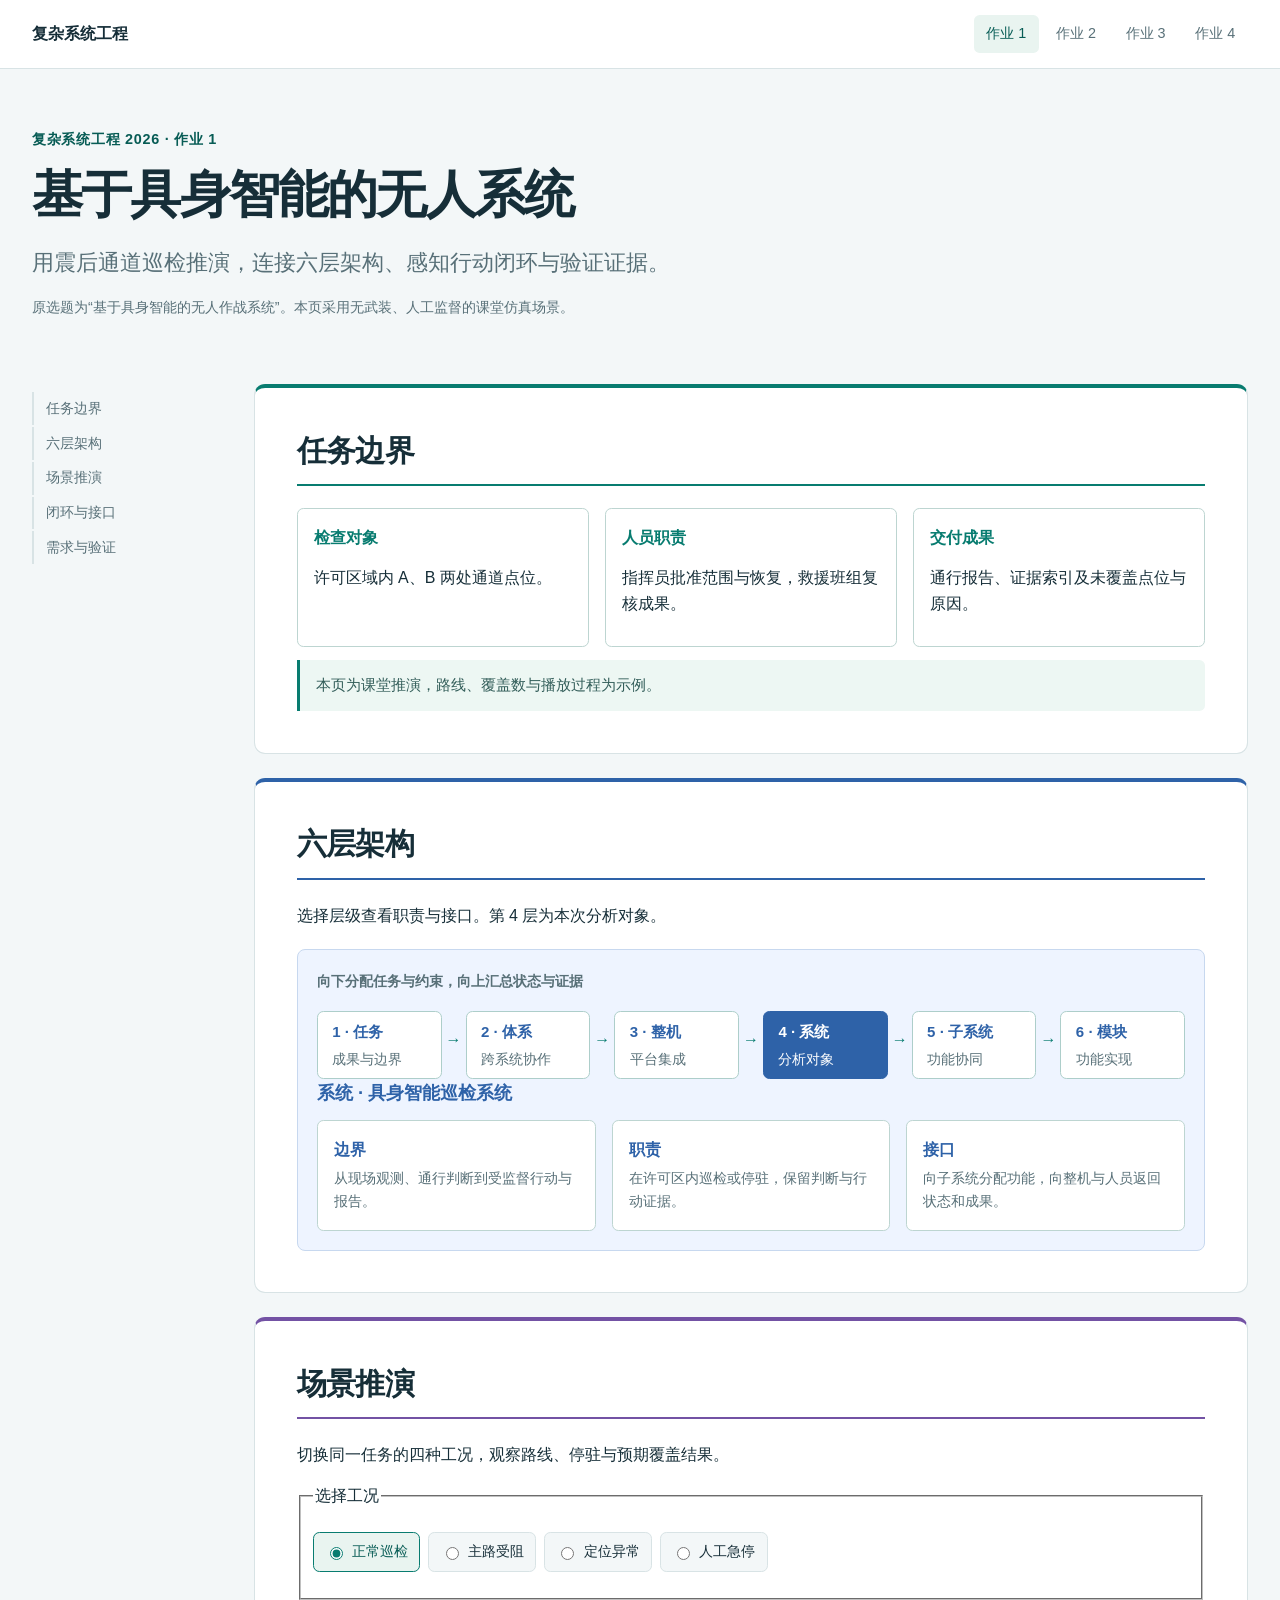
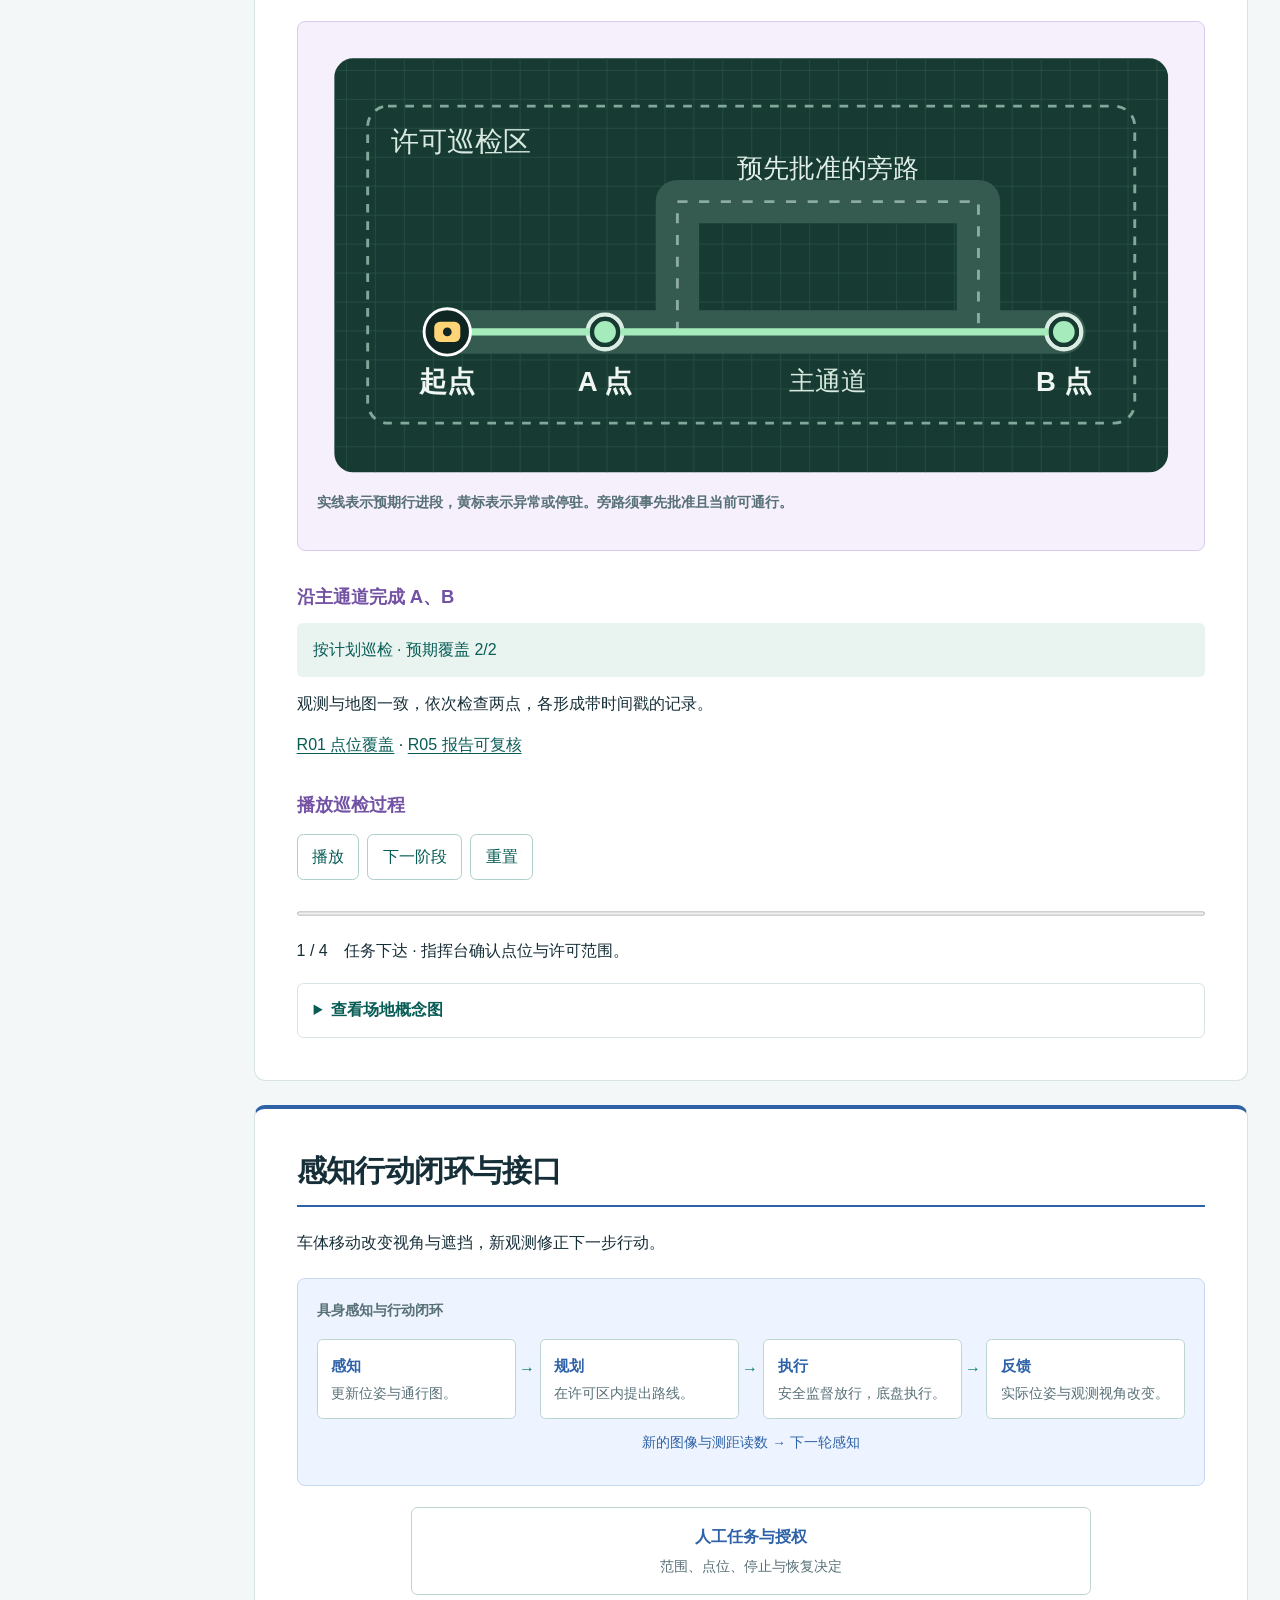
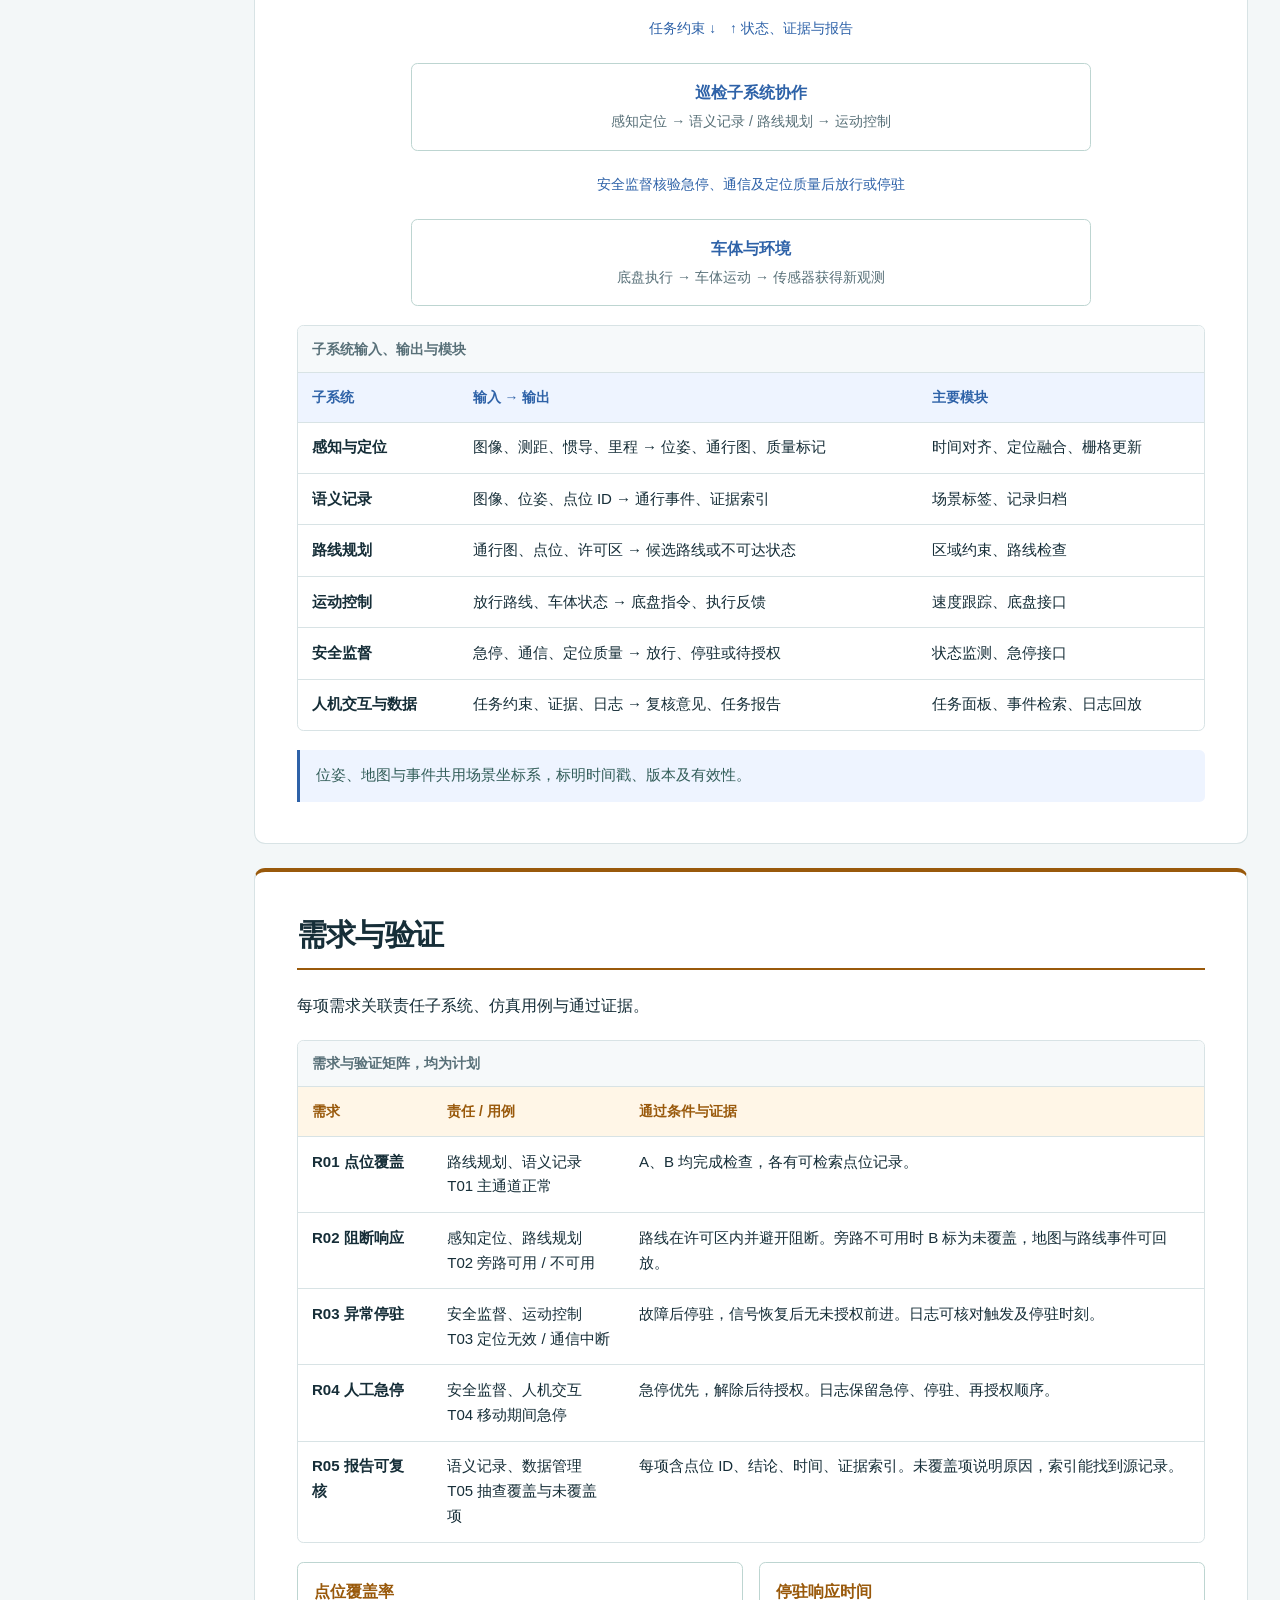
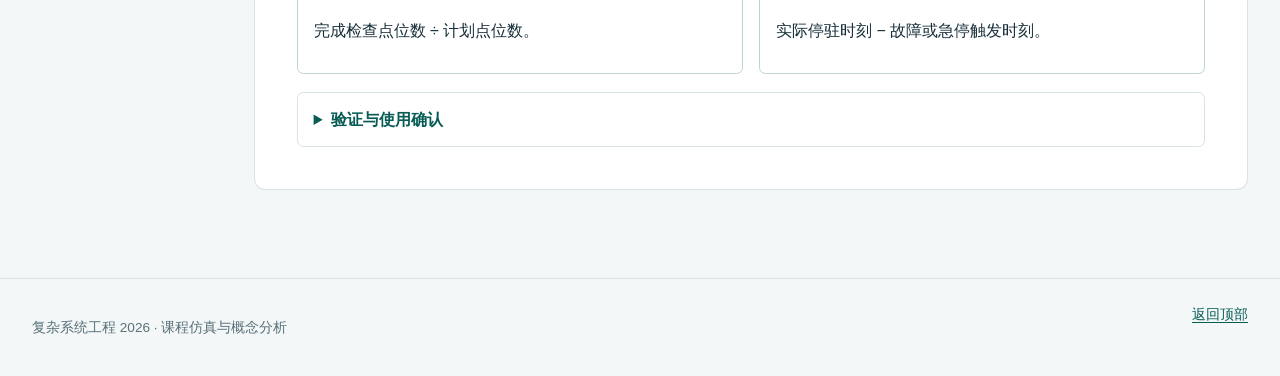
==== commit ff9dcbb8: "Simplify coursework and add color-coded interactive views" ====
--- a/index.html
+++ b/index.html
@@ -31,38 +31,84 @@
     <a href="#tests">需求与验证</a>
   </aside>
   <div class="report">
-    <section class="card" id="brief">
+    <section class="card" id="brief" data-tone="teal">
       <h2>任务边界</h2>
       <div class="three-col">
         <div class="node"><strong>检查对象</strong><p>许可区域内 A、B 两处通道点位。</p></div>
         <div class="node"><strong>人员职责</strong><p>指挥员批准范围与恢复，救援班组复核成果。</p></div>
         <div class="node"><strong>交付成果</strong><p>通行报告、证据索引及未覆盖点位与原因。</p></div>
       </div>
-      <p class="note">路线、覆盖数和播放过程均为教学推演。实物测试与班组确认待开展。</p>
+      <p class="note">本页为课堂推演，路线、覆盖数与播放过程为示例。</p>
     </section>
 
-    <section class="card" id="levels">
+    <section class="card" id="levels" data-tone="blue">
       <h2>六层架构</h2>
-      <p>向下分配任务与约束，向上汇总状态与证据。第 4 层为本次分析对象。</p>
-      <figure class="diagram">
-        <figcaption>任务到模块的分解关系</figcaption>
-        <ol class="flow">
-          <li><strong>1 · 任务</strong><small>检查 A、B，形成可复核通行报告。</small></li>
-          <li><strong>2 · 体系</strong><small>指挥台分配任务，观测站独立记录，巡检车执行，班组复核。</small></li>
-          <li><strong>3 · 整机</strong><small>低速轮式车集成底盘、电池、计算单元、相机与测距传感器。</small></li>
-          <li><strong>4 · 具身智能巡检系统</strong><small>依据新观测判断通行，在许可区内巡检或停驻并留证。</small></li>
-          <li><strong>5 · 子系统</strong><small>感知定位、语义记录、路线规划、运动控制、安全监督、人机与数据。</small></li>
-          <li><strong>6 · 模块</strong><small>采集、定位融合、栅格更新、路线检查、底盘接口、急停与日志回放。</small></li>
+      <p>选择层级查看职责与接口。第 4 层为本次分析对象。</p>
+      <figure class="diagram interactive-panel">
+        <figcaption>向下分配任务与约束，向上汇总状态与证据</figcaption>
+        <ol class="flow segmented" id="architecture-layers" aria-label="选择架构层级">
+          <li><button type="button" data-layer="mission" aria-pressed="false" aria-controls="layer-mission" disabled><strong>1 · 任务</strong><small>成果与边界</small></button></li>
+          <li><button type="button" data-layer="system-of-systems" aria-pressed="false" aria-controls="layer-system-of-systems" disabled><strong>2 · 体系</strong><small>跨系统协作</small></button></li>
+          <li><button type="button" data-layer="vehicle" aria-pressed="false" aria-controls="layer-vehicle" disabled><strong>3 · 整机</strong><small>平台集成</small></button></li>
+          <li><button type="button" data-layer="system" aria-pressed="true" aria-controls="layer-system" class="is-active" disabled><strong>4 · 系统</strong><small>分析对象</small></button></li>
+          <li><button type="button" data-layer="subsystem" aria-pressed="false" aria-controls="layer-subsystem" disabled><strong>5 · 子系统</strong><small>功能协同</small></button></li>
+          <li><button type="button" data-layer="module" aria-pressed="false" aria-controls="layer-module" disabled><strong>6 · 模块</strong><small>功能实现</small></button></li>
         </ol>
-        <p class="arrow-label">模块观测与事件 → 子系统状态 → 系统结论 → 整机报告 → 班组复核</p>
+        <div class="sr-only" id="layer-status" role="status"></div>
+        <div id="architecture-details">
+          <article id="layer-mission" data-layer-panel="mission" aria-labelledby="layer-mission-title">
+            <h3 id="layer-mission-title">任务 · 定义检查成果</h3>
+            <div class="three-col">
+              <div class="node"><strong>边界</strong><small>A、B 点与许可巡检区。</small></div>
+              <div class="node"><strong>职责</strong><small>形成可复核通行报告，说明未覆盖点位。</small></div>
+              <div class="node"><strong>接口</strong><small>向体系交付点位、区域与验收要求。</small></div>
+            </div>
+          </article>
+          <article id="layer-system-of-systems" data-layer-panel="system-of-systems" aria-labelledby="layer-system-of-systems-title">
+            <h3 id="layer-system-of-systems-title">体系 · 协调执行与复核</h3>
+            <div class="three-col">
+              <div class="node"><strong>边界</strong><small>指挥台、巡检车、固定观测站与救援班组。</small></div>
+              <div class="node"><strong>职责</strong><small>分派任务、独立观测、执行巡检和复核成果。</small></div>
+              <div class="node"><strong>接口</strong><small>下达范围与停止条件，接收报告和证据索引。</small></div>
+            </div>
+          </article>
+          <article id="layer-vehicle" data-layer-panel="vehicle" aria-labelledby="layer-vehicle-title">
+            <h3 id="layer-vehicle-title">整机 · 集成移动与观测能力</h3>
+            <div class="three-col">
+              <div class="node"><strong>边界</strong><small>低速轮式车的底盘、电池、计算单元与传感器。</small></div>
+              <div class="node"><strong>职责</strong><small>承载巡检系统，移动中采集图像与测距信息。</small></div>
+              <div class="node"><strong>接口</strong><small>向系统提供车体状态、传感数据及底盘控制接口。</small></div>
+            </div>
+          </article>
+          <article id="layer-system" data-layer-panel="system" aria-labelledby="layer-system-title">
+            <h3 id="layer-system-title">系统 · 具身智能巡检系统</h3>
+            <div class="three-col">
+              <div class="node"><strong>边界</strong><small>从现场观测、通行判断到受监督行动与报告。</small></div>
+              <div class="node"><strong>职责</strong><small>在许可区内巡检或停驻，保留判断与行动证据。</small></div>
+              <div class="node"><strong>接口</strong><small>向子系统分配功能，向整机与人员返回状态和成果。</small></div>
+            </div>
+          </article>
+          <article id="layer-subsystem" data-layer-panel="subsystem" aria-labelledby="layer-subsystem-title">
+            <h3 id="layer-subsystem-title">子系统 · 分担感知与行动职责</h3>
+            <div class="three-col">
+              <div class="node"><strong>边界</strong><small>感知定位、语义记录、规划、控制、安全及人机数据管理。</small></div>
+              <div class="node"><strong>职责</strong><small>处理通行判断、路线、运动和安全监督。</small></div>
+              <div class="node"><strong>接口</strong><small>交换带时间与有效性的位姿、地图、指令和事件。</small></div>
+            </div>
+          </article>
+          <article id="layer-module" data-layer-panel="module" aria-labelledby="layer-module-title">
+            <h3 id="layer-module-title">模块 · 承接具体功能</h3>
+            <div class="three-col">
+              <div class="node"><strong>边界</strong><small>采集、定位融合、栅格更新、路线检查、底盘、急停和回放。</small></div>
+              <div class="node"><strong>职责</strong><small>实现子系统分配的处理、执行与记录功能。</small></div>
+              <div class="node"><strong>接口</strong><small>向上回传带时间戳的观测、停驻事件与证据。</small></div>
+            </div>
+          </article>
+        </div>
       </figure>
-      <details>
-        <summary>查看 B 点可达性需求的追溯链</summary>
-        <p>任务提出“报告 B 点是否可达”，指挥台下达点位和许可范围，路线规划子系统检查通行区域。结论携带地图版本和事件索引返回班组。</p>
-      </details>
     </section>
 
-    <section class="card" id="scenario">
+    <section class="card" id="scenario" data-tone="purple">
       <h2>场景推演</h2>
       <p>切换同一任务的四种工况，观察路线、停驻与预期覆盖结果。</p>
       <fieldset id="scenario-controls" hidden>
@@ -179,7 +225,7 @@
       </details>
     </section>
 
-    <section class="card" id="interfaces">
+    <section class="card" id="interfaces" data-tone="blue">
       <h2>感知行动闭环与接口</h2>
       <p>车体移动改变视角与遮挡，新观测修正下一步行动。</p>
       <figure class="diagram">
@@ -213,10 +259,10 @@
           </tbody>
         </table>
       </div>
-      <p class="note">位姿、地图与事件统一使用场景坐标系，携带时间戳及地图版本。数据陈旧、定位无效、通信中断或急停时进入停驻；证据不足造成的未覆盖须写入报告。</p>
+      <p class="note">位姿、地图与事件共用场景坐标系，标明时间戳、版本及有效性。</p>
     </section>
 
-    <section class="card" id="tests">
+    <section class="card" id="tests" data-tone="amber">
       <h2>需求与验证</h2>
       <p>每项需求关联责任子系统、仿真用例与通过证据。</p>
       <div class="table-wrap" tabindex="0" role="region" aria-labelledby="matrix-caption">
@@ -241,12 +287,33 @@
         <p><strong>验证</strong>复用同一任务配置与地图，逐项改变故障条件，保留版本、事件顺序和通过判定。</p>
         <p><strong>确认</strong>由扮演救援班组的同学仅凭报告判断 A、B 检查情况，并回溯一条证据，依据误解和缺项改进报告。</p>
       </details>
-      <p class="chapter-meta">需求编号及验证矩阵参考 NASA《系统工程手册》附录 D、E。<a href="https://www.nasa.gov/reference/system-engineering-handbook-appendix/">NASA 方法参考</a></p>
     </section>
   </div>
 </main>
 <footer class="site-footer"><div class="container"><p>复杂系统工程 2026 · 课程仿真与概念分析</p><a href="#top">返回顶部</a></div></footer>
 <script>
+const architectureButtons = document.querySelectorAll('#architecture-layers button');
+const architecturePanels = document.querySelectorAll('[data-layer-panel]');
+const architectureStatus = document.getElementById('layer-status');
+
+function selectArchitectureLayer(layer) {
+  for (const button of architectureButtons) {
+    const selected = button.dataset.layer === layer;
+    button.classList.toggle('is-active', selected);
+    button.setAttribute('aria-pressed', String(selected));
+    if (selected) architectureStatus.textContent = '已选择' + button.textContent.trim();
+  }
+  for (const panel of architecturePanels) {
+    panel.hidden = panel.dataset.layerPanel !== layer;
+  }
+}
+
+for (const button of architectureButtons) {
+  button.disabled = false;
+  button.addEventListener('click', () => selectArchitectureLayer(button.dataset.layer));
+}
+selectArchitectureLayer('system');
+
 const scenarioControls = document.getElementById('scenario-controls');
 const scenarioCases = document.querySelectorAll('[data-case]');
 const scenarioRoutes = document.querySelectorAll('[data-route]');
--- a/assets/course.css
+++ b/assets/course.css
@@ -108,6 +108,44 @@
 .arrow-label { text-align: center; color: var(--accent-dark); font-size: .85rem; line-height: 1.6; }
 .branch { margin-top: .8rem; padding: .75rem 1rem; border-left: 3px solid #bd8a37; background: #fbf6eb; font-size: .9rem; }
 .pill { font-size: .82rem; color: var(--accent-dark); }
+.card { --section-accent: #087c70; --section-wash: #edf7f3; --section-line: #bfddd3; border-top: 4px solid var(--section-accent); }
+.card[data-tone="blue"] { --section-accent: #2e62a8; --section-wash: #eef4ff; --section-line: #c7d8ef; }
+.card[data-tone="purple"] { --section-accent: #7352a4; --section-wash: #f5f0fc; --section-line: #d9cbed; }
+.card[data-tone="amber"] { --section-accent: #99590b; --section-wash: #fff6e7; --section-line: #ead3ac; }
+.card h2 { border-color: var(--section-accent); }
+.card h3, .card .node strong, .card .flow strong, .card .arrow-label { color: var(--section-accent); }
+.card .diagram, .card .note { background: var(--section-wash); border-color: var(--section-line); }
+.card .note { border-left-color: var(--section-accent); }
+.card thead th { background: var(--section-wash); color: var(--section-accent); }
+.card .node.accent { background: var(--section-wash); border-color: var(--section-accent); }
+.interactive-panel { margin: 1.2rem 0; padding: 1.2rem; border: 1px solid var(--section-line, var(--line)); border-radius: .5rem; background: var(--section-wash, white); }
+.interactive-panel > :first-child { margin-top: 0; }
+.interactive-panel > :last-child { margin-bottom: 0; }
+.interactive-panel h3 { margin: 0 0 .8rem; }
+.control-row { display: flex; flex-wrap: wrap; align-items: end; gap: .8rem; }
+.control-row > label, .control-row > .field { display: grid; gap: .3rem; flex: 1 1 170px; min-width: 0; font-size: .9rem; font-weight: 650; }
+input[type="search"], input[type="number"], select { width: 100%; min-width: 0; padding: .55rem .65rem; color: var(--ink); border: 1px solid #b9cbcf; border-radius: .35rem; background: white; }
+.segmented { display: flex; flex-wrap: wrap; gap: .4rem; margin: .8rem 0; }
+.segmented button, button[role="tab"] { font-size: .9rem; }
+.segmented .is-active, .segmented [aria-pressed="true"], [role="tab"][aria-selected="true"] { background: var(--section-accent, var(--accent-dark)); color: white; border-color: var(--section-accent, var(--accent-dark)); }
+.filter-status { margin: .7rem 0 0; color: var(--muted); font-size: .88rem; }
+.field-grid { display: grid; grid-template-columns: repeat(4, minmax(0,1fr)); gap: .8rem; }
+.field-grid label { display: grid; gap: .3rem; font-size: .9rem; font-weight: 650; }
+.check-row { display: flex; flex-wrap: wrap; gap: .65rem 1.2rem; margin-block: 1rem; }
+.check-row label { display: flex; gap: .4rem; align-items: center; font-size: .9rem; }
+.lab-result { margin-top: 1rem; padding: .9rem 1rem; border-radius: .4rem; background: #e1f3eb; border-left: 4px solid #18734f; }
+.lab-result strong { color: #145b40; }
+.lab-result[data-status="blocked"] { background: #fff0ed; border-left-color: #b44332; }
+.lab-result[data-status="blocked"] strong { color: #963628; }
+.lab-result ul { margin-bottom: 0; font-size: .9rem; }
+.card button.node { text-align: left; }
+.card button.node[aria-pressed="true"] { border: 2px solid var(--section-accent); background: var(--section-wash); }
+.selected-detail { margin-top: .8rem; padding: 1rem; background: white; border: 1px solid var(--section-line); border-left: 4px solid var(--section-accent); border-radius: .35rem; }
+.flow.segmented { gap: 1.5rem; }
+.flow.segmented > li { padding: 0; border: 0; background: none; }
+.flow.segmented button { width: 100%; height: 100%; text-align: left; }
+.card .flow.segmented button[aria-pressed="true"] strong,
+.card .flow.segmented button[aria-pressed="true"] small { color: inherit; }
 .map svg { width: 100%; height: auto; display: block; }
 .demo-controls { display: flex; align-items: center; flex-wrap: wrap; gap: .5rem; margin-block: 1rem; }
 .choices { display: flex; flex-wrap: wrap; gap: .5rem; margin-block: 1rem; }
@@ -123,6 +161,7 @@
   .flow { flex-direction: column; gap: 1.4rem; }
   .flow > li::after { content: "↓"; right: auto; left: 50%; top: auto; bottom: -1.35rem; }
   .structure { grid-template-columns: repeat(2, minmax(0,1fr)); }
+  .field-grid { grid-template-columns: repeat(2,minmax(0,1fr)); }
   .route-map { gap: .8rem; }
   .route-map > li::after { right: -.8rem; }
 }
@@ -151,6 +190,8 @@
   @page { margin: 15mm; }
   body { background: white; color: #111; font-size: 10pt; }
   .site-header, .toc, .site-footer, .skip-link, .demo-controls { display: none; }
+  #scenario-lab, [role="tablist"] { display: none; }
+  #condition-panels [hidden] { display: block !important; }
   .container { width: 100%; }
   .hero { padding-block: 0 1.4rem; }
   h1 { font-size: 25pt; }
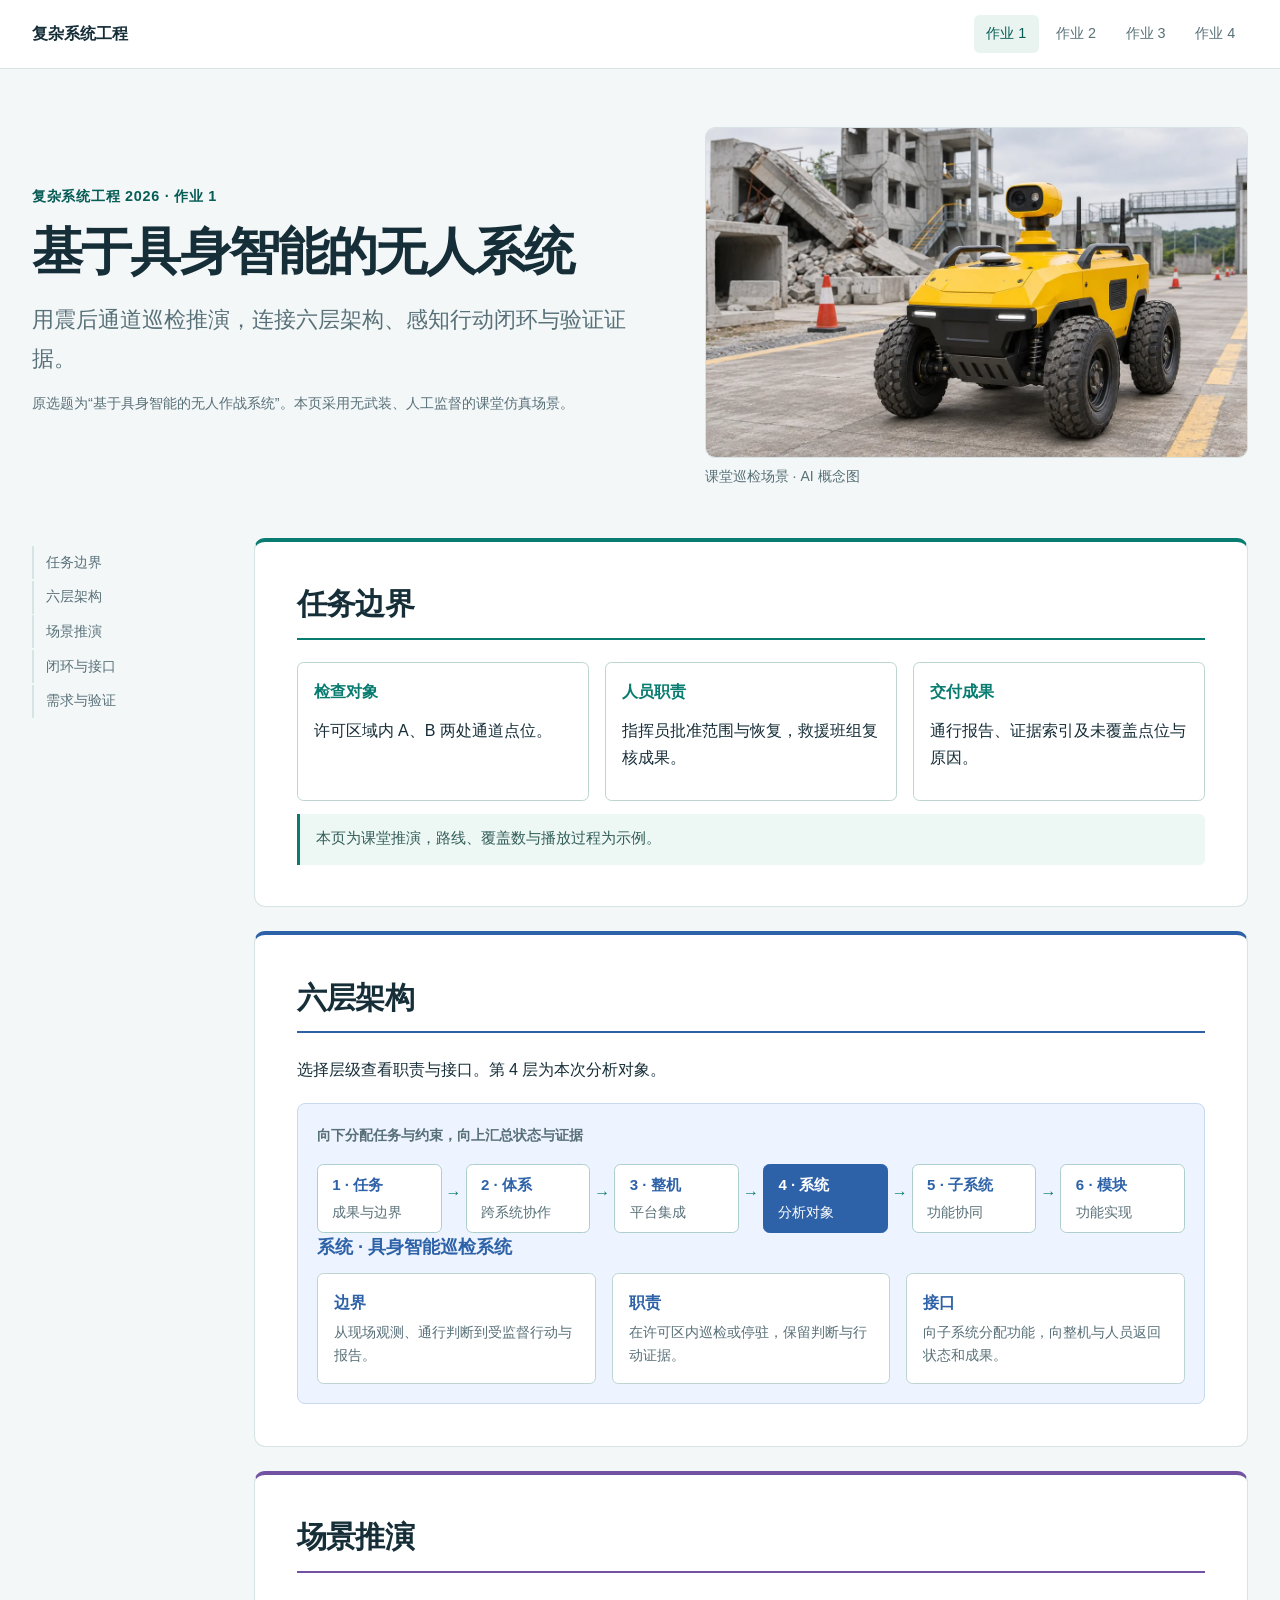
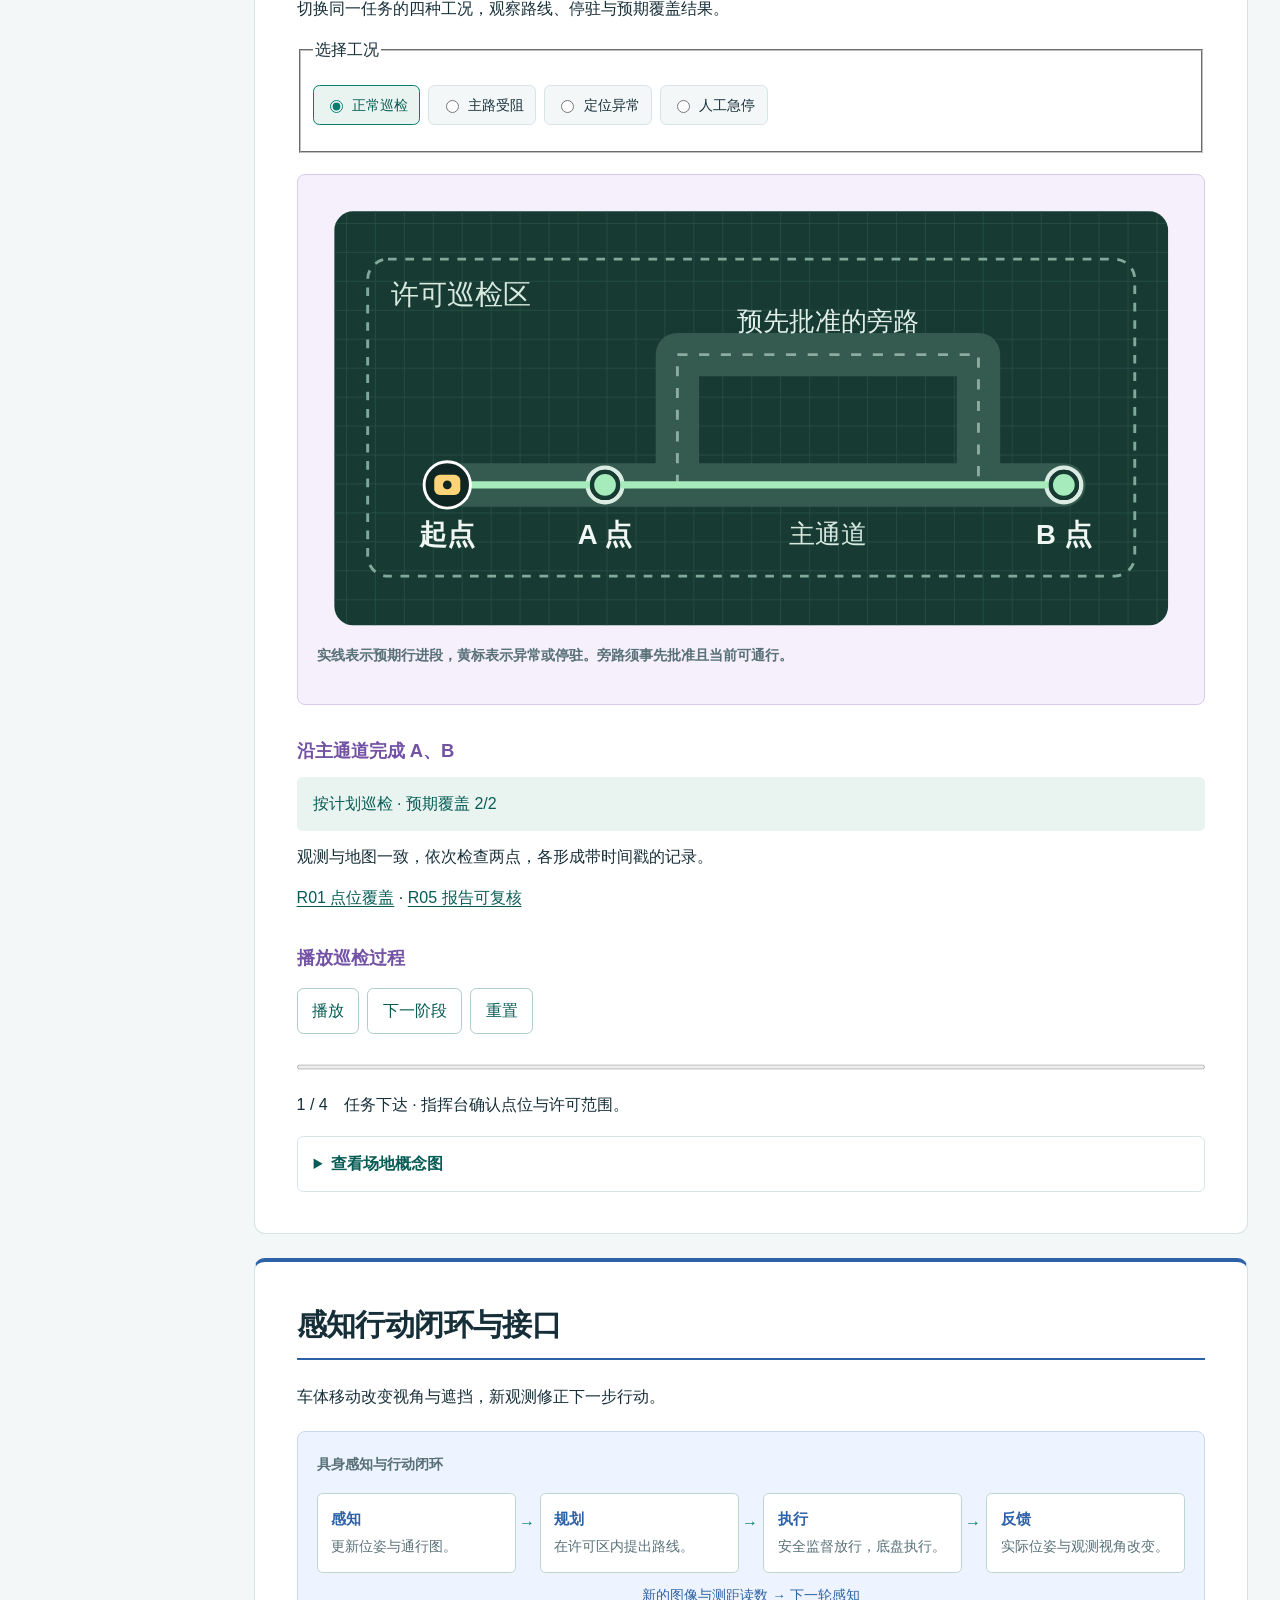
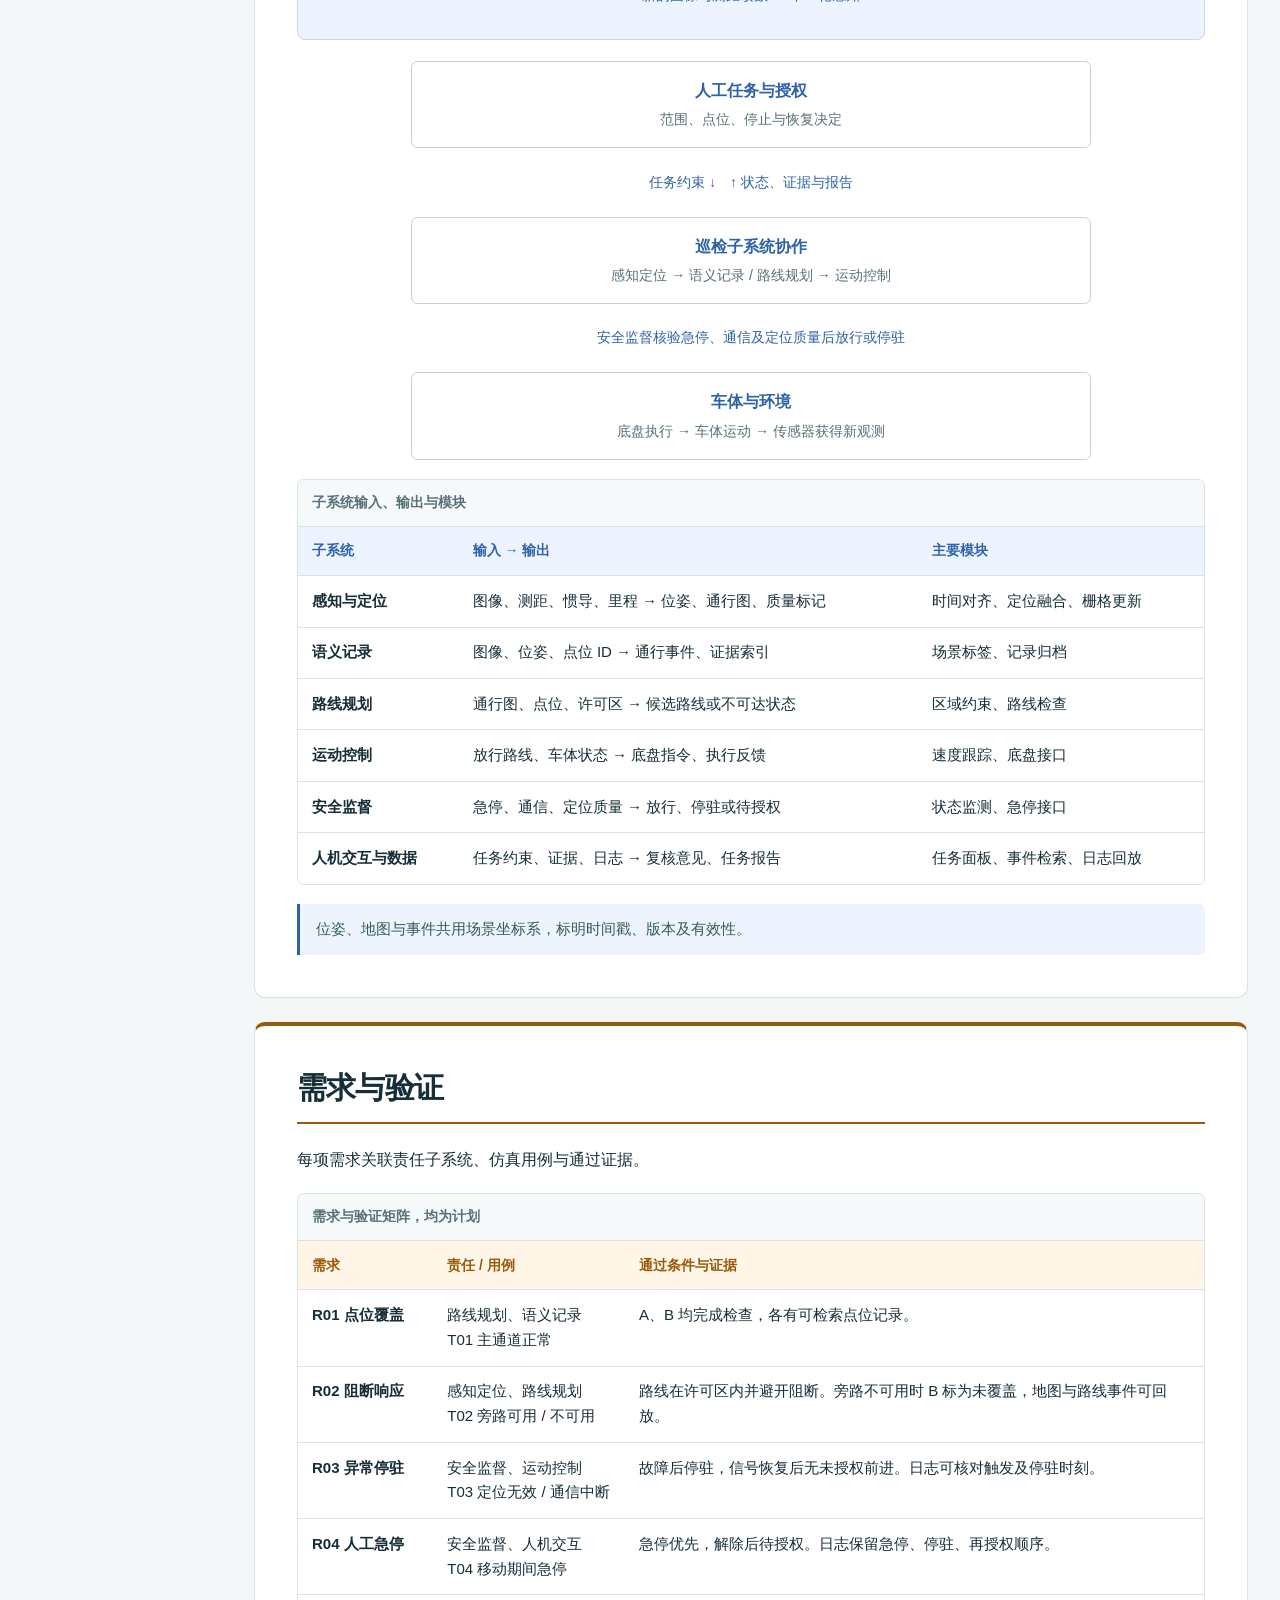
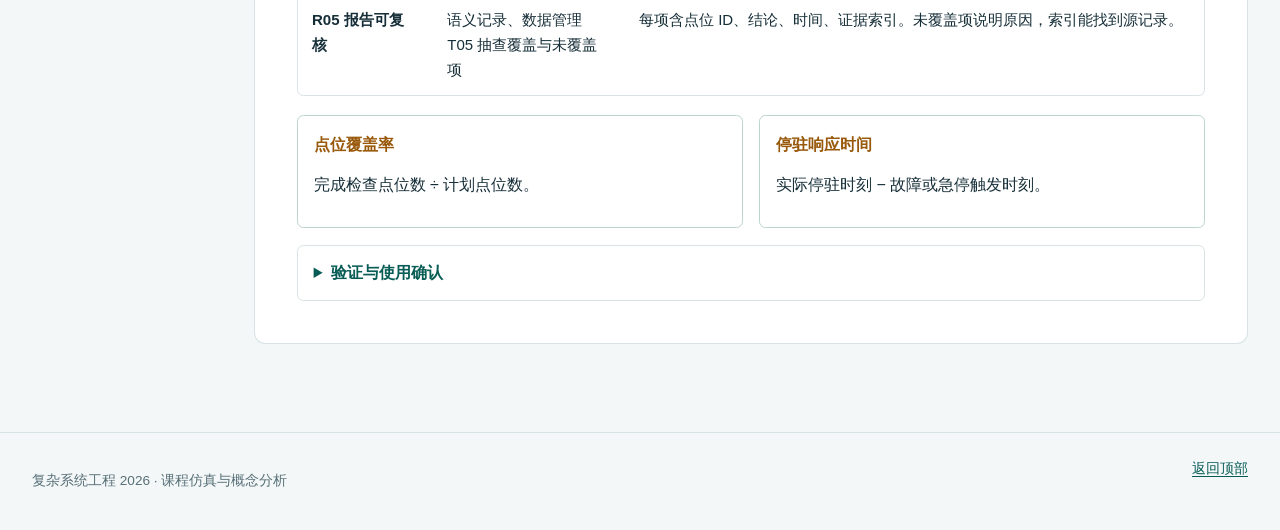
==== commit 9ffd860d: "Add platform and operating-scene concept images" ====
--- a/index.html
+++ b/index.html
@@ -16,11 +16,17 @@
     <nav class="site-nav" aria-label="作业导航"><a href="./" aria-current="page">作业 1</a><a href="assignment-2/">作业 2</a><a href="assignment-3/">作业 3</a><a href="assignment-4/">作业 4</a></nav>
   </div>
 </header>
-<section class="container hero" aria-labelledby="page-title">
-  <p class="eyebrow">复杂系统工程 2026 · 作业 1</p>
+<section class="container hero hero-layout" aria-labelledby="page-title">
+<div class="hero-copy">
+<p class="eyebrow">复杂系统工程 2026 · 作业 1</p>
   <h1 id="page-title">基于具身智能的无人系统</h1>
   <p class="lead">用震后通道巡检推演，连接六层架构、感知行动闭环与验证证据。</p>
   <p class="chapter-meta">原选题为“基于具身智能的无人作战系统”。本页采用无武装、人工监督的课堂仿真场景。</p>
+</div>
+<figure class="hero-visual">
+  <img src="assets/rescue-rover.webp" width="1200" height="800" decoding="async" fetchpriority="high" alt="训练场标线通道上的巡检机器人">
+  <figcaption>课堂巡检场景 · AI 概念图</figcaption>
+</figure>
 </section>
 <main class="container page-layout" id="main">
   <aside class="toc" aria-label="本页目录">
--- a/assets/course.css
+++ b/assets/course.css
@@ -48,6 +48,23 @@
 .site-nav a { padding: .4rem .8rem; color: var(--muted); border-radius: .35rem; font-size: .9rem; text-decoration: none; white-space: nowrap; }
 .site-nav a:hover, .site-nav a[aria-current="page"] { color: var(--accent-dark); background: var(--soft); }
 .hero { padding-block: 3.6rem 3.2rem; }
+.hero-layout { display: grid; grid-template-columns: minmax(0, 1.15fr) minmax(0, 1fr); align-items: center; gap: clamp(1.5rem, 4vw, 3rem); }
+.hero-layout > * { min-width: 0; }
+.hero-visual { display: flex; flex-direction: column; min-width: 0; max-height: 360px; margin: 0; }
+.hero-visual img {
+  display: block;
+  flex: 1 1 auto;
+  width: 100%;
+  height: auto;
+  min-height: 0;
+  aspect-ratio: 16 / 10;
+  object-fit: cover;
+  border: 1px solid var(--section-line, var(--line));
+  border-radius: 10px;
+  background: var(--section-wash, white);
+}
+.scene-photo { display: block; width: 100%; height: auto; aspect-ratio: 16 / 9; object-fit: cover; border: 1px solid var(--section-line, var(--line)); border-radius: 10px; background: var(--section-wash, white); }
+.hero-visual figcaption, .scene-photo + figcaption { flex: 0 0 auto; margin: .45rem 0 0; color: var(--muted); font-size: 14px; font-weight: 400; line-height: 1.5; }
 .eyebrow { margin: 0 0 .7rem; font-size: .9rem; font-weight: 700; color: var(--accent-dark); letter-spacing: .05em; }
 h1 { margin: 0; font-size: clamp(2rem, 4vw, 3.4rem); line-height: 1.25; letter-spacing: -.035em; font-weight: 760; text-wrap: balance; }
 .lead { margin: 1rem 0 0; font-size: clamp(1.1rem, 2vw, 1.4rem); color: var(--muted); max-width: 55rem; }
@@ -173,6 +190,8 @@
   .site-nav { margin-top: .3rem; }
   .site-nav a { padding: .3rem .65rem; font-size: .85rem; }
   .hero { padding-block: 2rem; }
+  .hero-layout { grid-template-columns: 1fr; gap: 1.25rem; }
+  .hero-visual { width: 100%; max-width: 384px; max-height: 240px; }
   .lead { font-size: 1.1rem; }
   .page-layout { display: block; padding-bottom: 2rem; }
   .toc { position: static; max-height: none; margin-bottom: 1.2rem; padding: 0; display: flex; flex-wrap: wrap; gap: .25rem .6rem; }
@@ -194,6 +213,8 @@
   #condition-panels [hidden] { display: block !important; }
   .container { width: 100%; }
   .hero { padding-block: 0 1.4rem; }
+  .hero-layout { grid-template-columns: minmax(0, 1.15fr) minmax(0, 1fr); gap: 1rem; }
+  .hero-visual { max-height: 180px; }
   h1 { font-size: 25pt; }
   .page-layout { display: block; }
   .card { padding: 0; margin-bottom: 2rem; border: 0; }
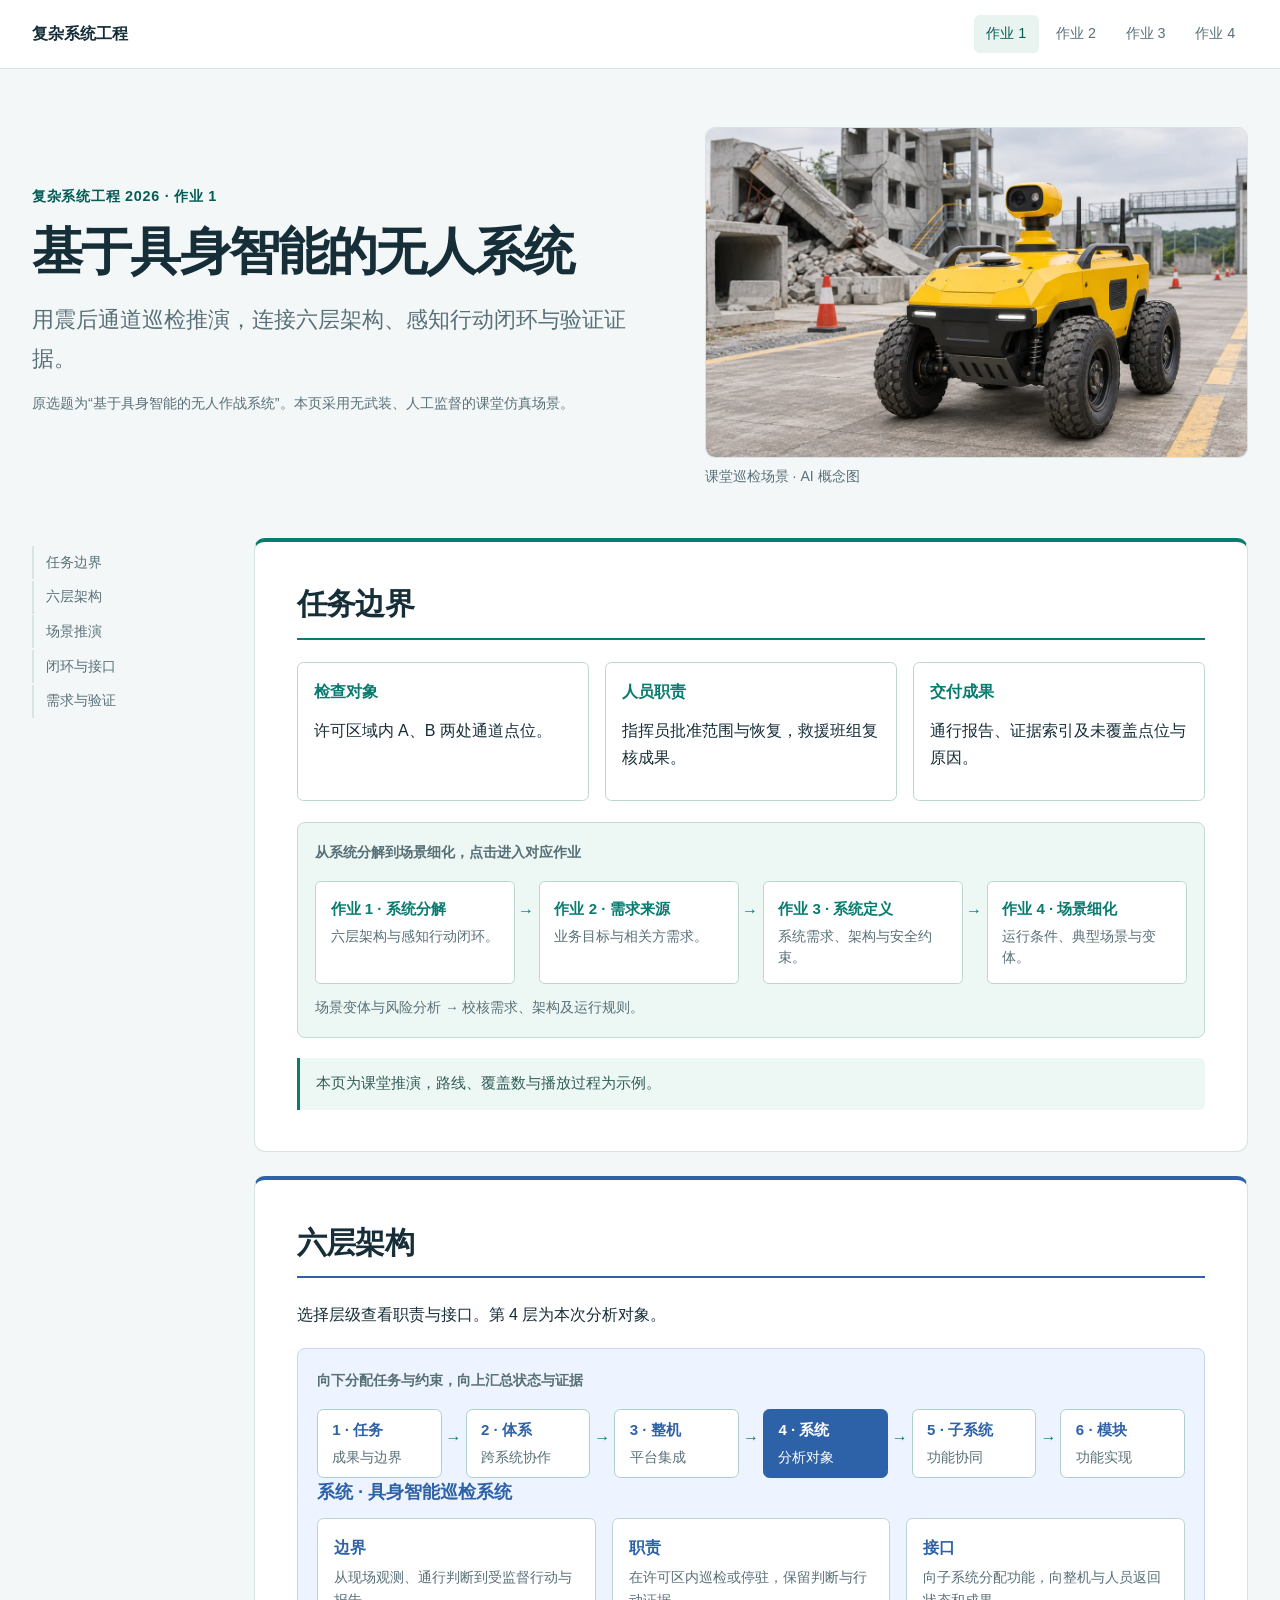
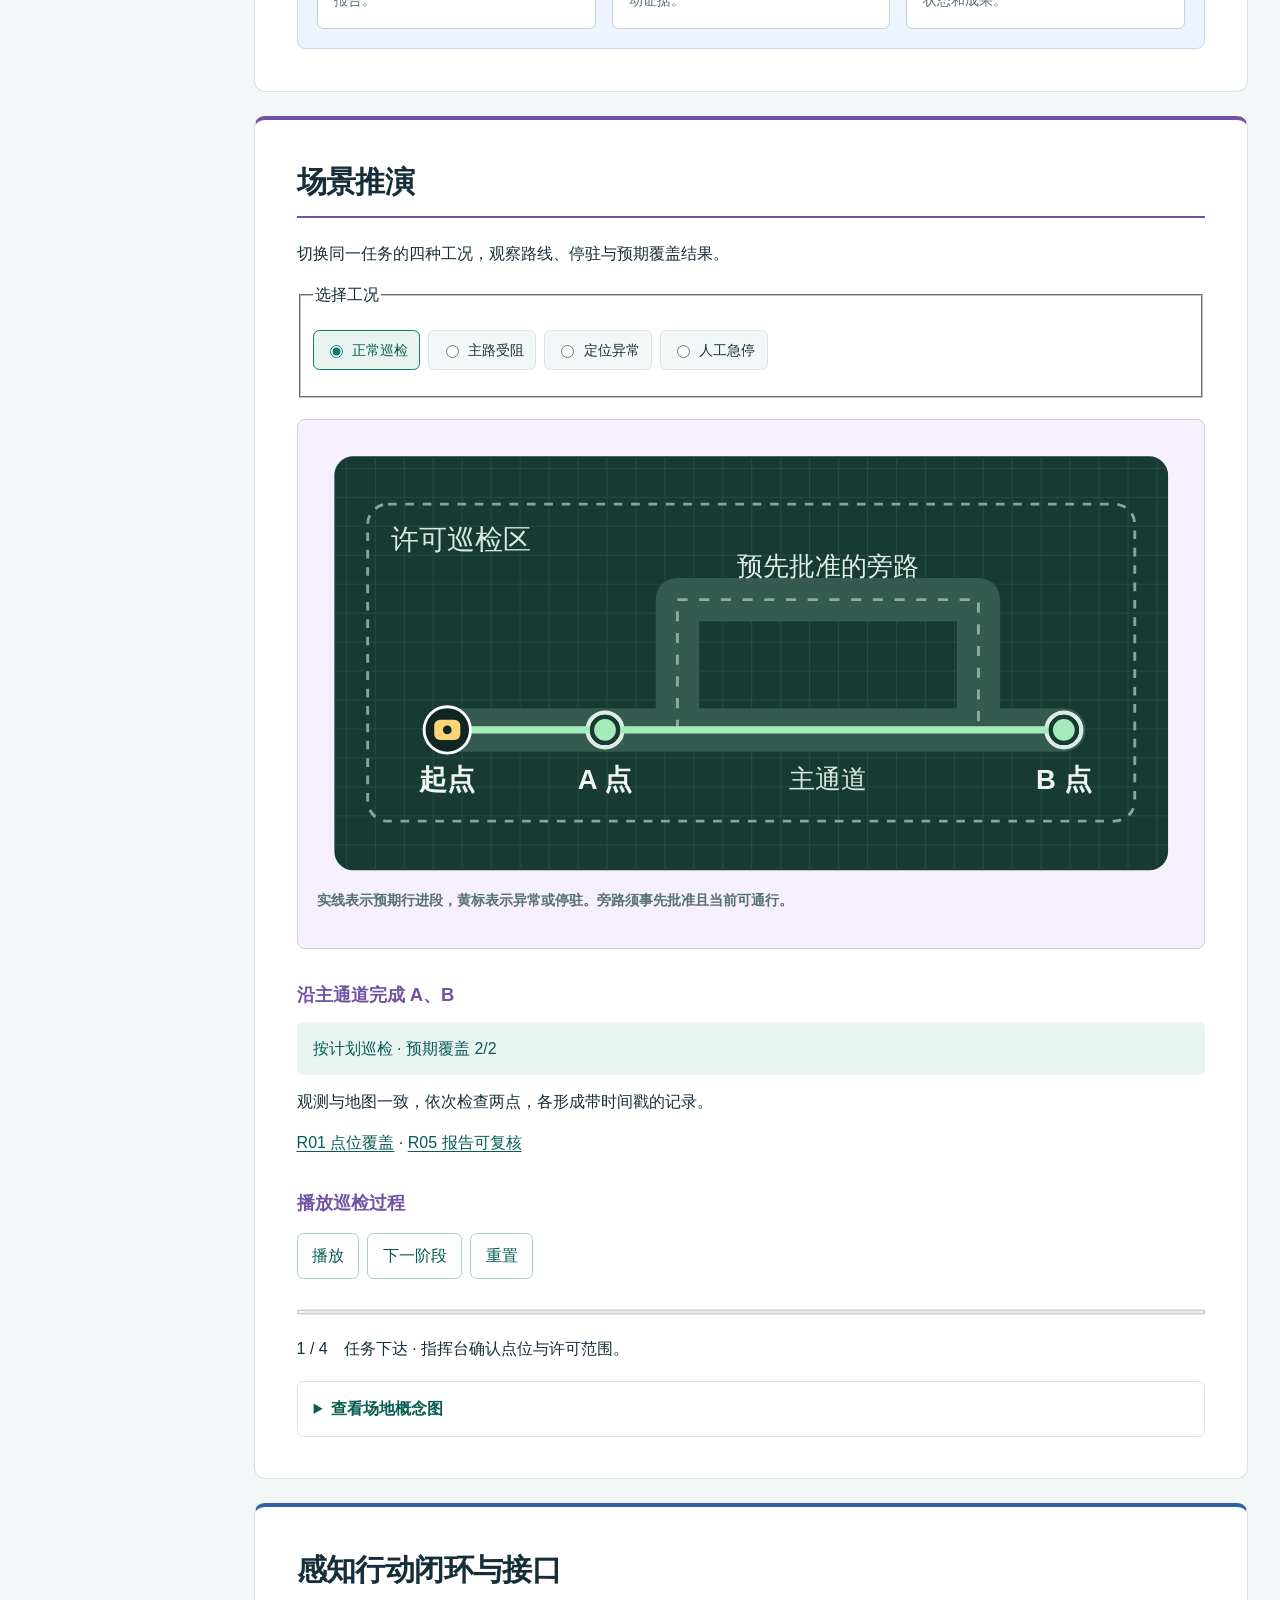
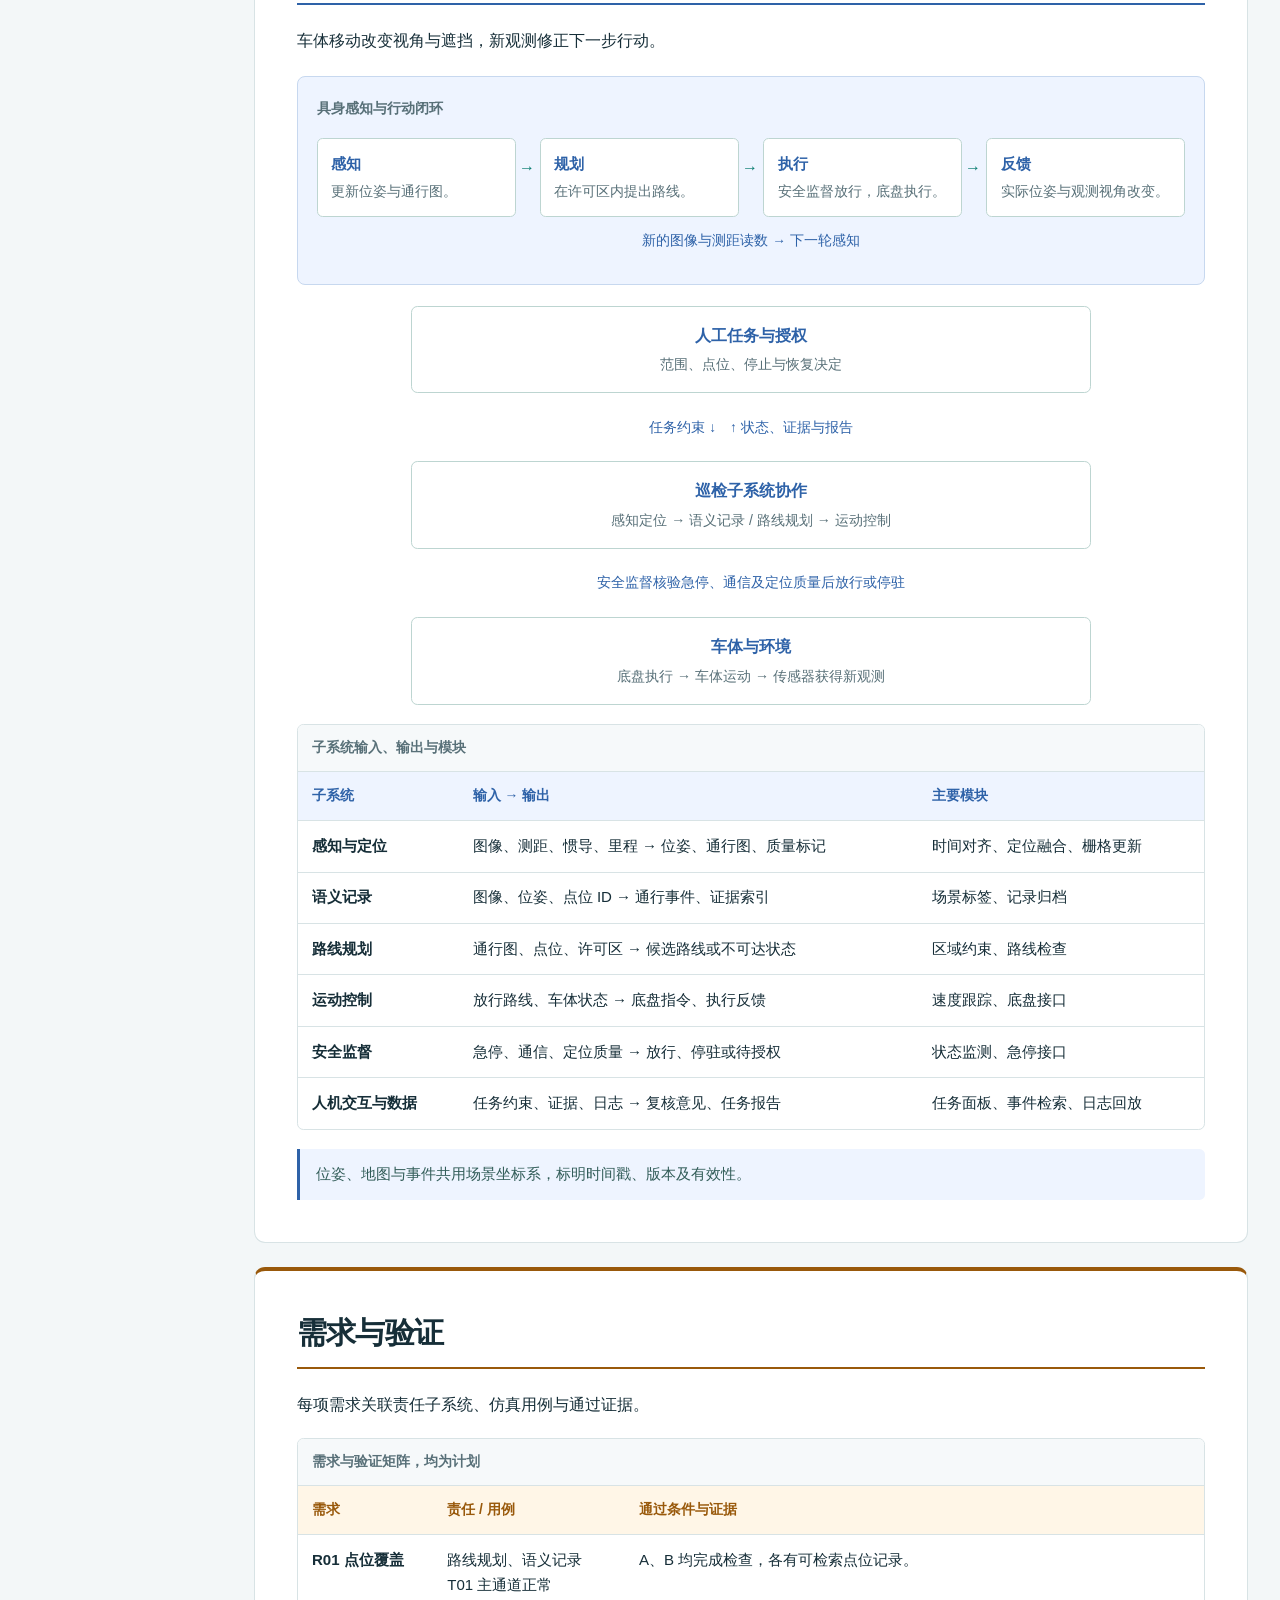
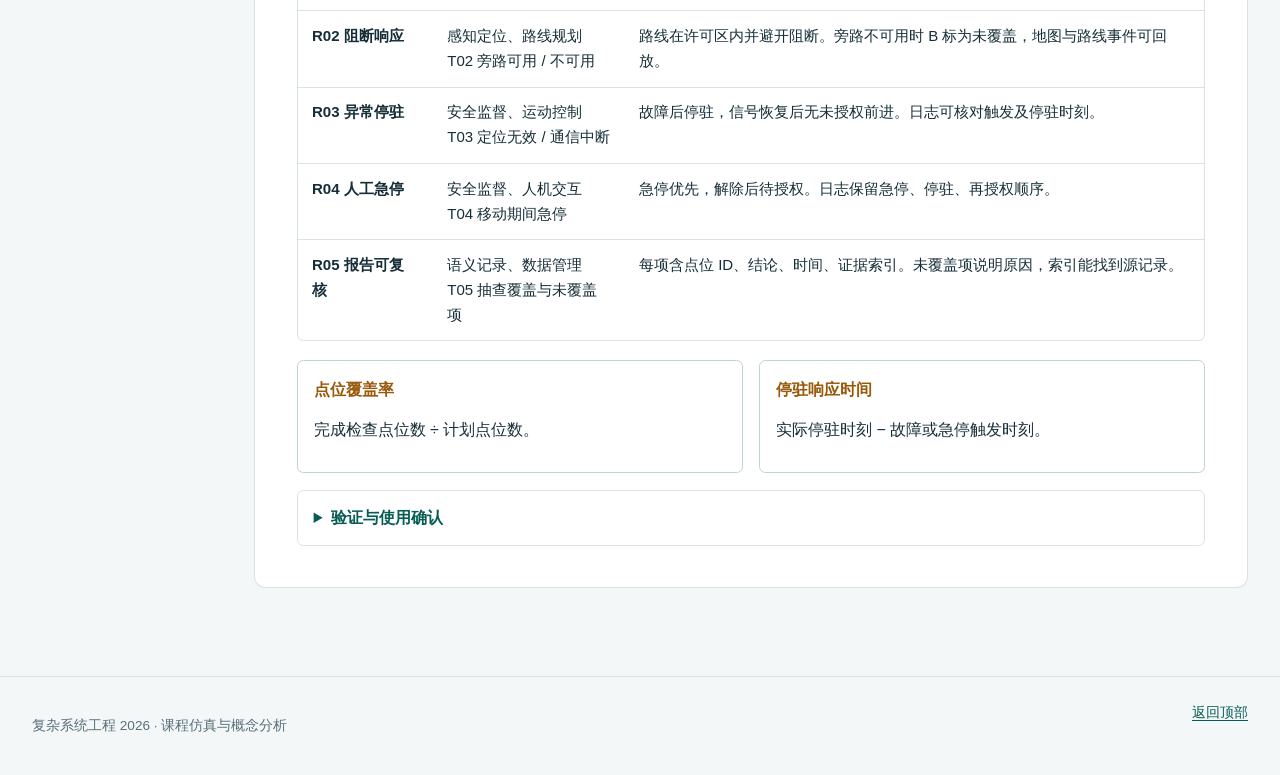
==== commit 3941b945: "Add interactive requirement distribution and scenario charts" ====
--- a/index.html
+++ b/index.html
@@ -44,6 +44,16 @@
         <div class="node"><strong>人员职责</strong><p>指挥员批准范围与恢复，救援班组复核成果。</p></div>
         <div class="node"><strong>交付成果</strong><p>通行报告、证据索引及未覆盖点位与原因。</p></div>
       </div>
+      <figure class="chart-panel" aria-labelledby="course-map-caption">
+        <figcaption id="course-map-caption">从系统分解到场景细化，点击进入对应作业</figcaption>
+        <ol class="flow course-map">
+          <li><a href="#levels"><strong>作业 1 · 系统分解</strong><small>六层架构与感知行动闭环。</small></a></li>
+          <li><a href="assignment-2/"><strong>作业 2 · 需求来源</strong><small>业务目标与相关方需求。</small></a></li>
+          <li><a href="assignment-3/"><strong>作业 3 · 系统定义</strong><small>系统需求、架构与安全约束。</small></a></li>
+          <li><a href="assignment-4/"><strong>作业 4 · 场景细化</strong><small>运行条件、典型场景与变体。</small></a></li>
+        </ol>
+        <p class="chart-note">场景变体与风险分析 → 校核需求、架构及运行规则。</p>
+      </figure>
       <p class="note">本页为课堂推演，路线、覆盖数与播放过程为示例。</p>
     </section>
 
--- a/assets/course.css
+++ b/assets/course.css
@@ -163,6 +163,45 @@
 .flow.segmented button { width: 100%; height: 100%; text-align: left; }
 .card .flow.segmented button[aria-pressed="true"] strong,
 .card .flow.segmented button[aria-pressed="true"] small { color: inherit; }
+.chart-panel { margin-block: 1.3rem; padding: 1.1rem; border: 1px solid var(--section-line, var(--line)); border-radius: .5rem; background: var(--section-wash, var(--wash)); min-width: 0; }
+.chart-panel > :first-child { margin-top: 0; }
+.chart-panel > :last-child { margin-bottom: 0; }
+.bar-chart { display: grid; gap: .55rem; min-width: 0; }
+.bar-row { display: grid; grid-template-columns: minmax(180px, 1.1fr) minmax(0, 2fr) 4rem; align-items: center; gap: .9rem; min-width: 0; }
+button.bar-row { width: 100%; padding: .65rem .75rem; text-align: left; border: 1px solid transparent; background: white; color: var(--ink); }
+button.bar-row:hover { background: var(--section-wash, var(--soft)); border-color: var(--section-line, var(--line)); }
+button.bar-row[aria-pressed="true"], button.bar-row.is-active { border-color: var(--section-accent, var(--accent)); outline: 2px solid var(--section-accent, var(--accent)); outline-offset: 1px; background: white; color: var(--ink); }
+button.bar-row:focus-visible { outline: 3px solid #d89732; outline-offset: 3px; }
+.bar-label { min-width: 0; font-size: .9rem; line-height: 1.5; overflow-wrap: anywhere; }
+.bar-track { display: block; min-width: 0; height: 1rem; border-radius: .25rem; overflow: hidden; background: #e1e8ec; }
+.bar-fill { display: block; width: var(--bar-size, var(--bar-width, 0%)); max-width: 100%; height: 100%; border-radius: inherit; background: var(--bar-color, var(--section-accent, var(--accent))); }
+.bar-value { color: var(--section-accent, var(--accent-dark)); font-size: .9rem; font-weight: 700; font-variant-numeric: tabular-nums; white-space: nowrap; text-align: right; }
+.chart-note { margin: .8rem 0 0; color: var(--muted); font-size: .85rem; line-height: 1.6; }
+.timeline-chart, .threshold-chart { margin-block: 1rem; min-width: 0; }
+.timeline-row { display: grid; grid-template-columns: minmax(100px, 1fr) minmax(0, 4fr); align-items: center; gap: .8rem; margin-block: .5rem; }
+.timeline-row > :first-child { min-width: 0; font-size: .9rem; overflow-wrap: anywhere; }
+.timeline-track { position: relative; min-width: 0; height: 2.5rem; border-radius: .3rem; background: #e1e8ec; }
+.timeline-block { position: absolute; left: var(--start, 0%); top: 0; width: var(--span, 0%); height: 100%; display: flex; align-items: center; justify-content: center; min-width: 0; padding: 0 .15rem; border: 1px solid transparent; border-radius: .3rem; background: var(--phase-color, var(--section-accent, var(--accent))); color: var(--phase-ink, white); overflow: hidden; white-space: nowrap; font-size: .9rem; font-variant-numeric: tabular-nums; line-height: 1; }
+.timeline-block:hover { background: var(--phase-color, var(--section-accent, var(--accent))); filter: brightness(.94); }
+.timeline-block[aria-pressed="true"] { outline: 2px solid var(--section-accent, var(--accent)); outline-offset: 2px; z-index: 1; }
+.timeline-block:focus-visible { outline: 3px solid #d89732; outline-offset: 3px; z-index: 2; }
+.axis-labels { display: flex; justify-content: space-between; gap: .4rem; margin-top: .4rem; color: var(--muted); font-size: .8rem; font-variant-numeric: tabular-nums; }
+.axis-labels > * { min-width: 0; overflow-wrap: anywhere; }
+.threshold-band { position: relative; display: flex; min-width: 0; min-height: 2.6rem; border-radius: .35rem; background: var(--band-background, #e1e8ec); }
+.threshold-marker { position: absolute; left: var(--position, 0%); top: -.3rem; bottom: -.3rem; width: 2px; transform: translateX(-50%); background: var(--marker-color, var(--ink)); }
+.threshold-labels { display: grid; grid-template-columns: repeat(auto-fit, minmax(min(100%, 180px), 1fr)); gap: .65rem; margin-top: .85rem; font-size: .85rem; line-height: 1.6; }
+.threshold-labels > * { min-width: 0; padding: .6rem .7rem; border: 1px solid var(--section-line, var(--line)); border-radius: .3rem; background: white; overflow-wrap: anywhere; }
+.threshold-chart { display: grid; grid-template-columns: repeat(2, minmax(0, 1fr)); gap: .85rem; }
+.threshold-metric { min-width: 0; padding: .75rem; background: white; border: 1px solid var(--section-line, var(--line)); border-radius: .35rem; }
+.threshold-metric > strong, .threshold-metric > .chart-note { display: block; margin: 0; font-size: .875rem; }
+.threshold-metric .threshold-band { min-height: 1.35rem; margin-top: .7rem; }
+.threshold-metric .axis-labels { margin: .3rem 0; font-size: .8rem; }
+.boundary-view { background: transparent; padding: .75rem; }
+#timeline-detail p { margin-block: .55rem; font-size: .9rem; }
+.course-map > li { padding: 0; }
+.course-map a { display: block; height: 100%; padding: .9rem; border-radius: inherit; color: var(--ink); text-decoration: none; }
+.course-map a:hover { background: var(--section-wash, var(--soft)); }
+.course-map a:focus-visible { outline-offset: 2px; }
 .map svg { width: 100%; height: auto; display: block; }
 .demo-controls { display: flex; align-items: center; flex-wrap: wrap; gap: .5rem; margin-block: 1rem; }
 .choices { display: flex; flex-wrap: wrap; gap: .5rem; margin-block: 1rem; }
@@ -179,6 +218,7 @@
   .flow > li::after { content: "↓"; right: auto; left: 50%; top: auto; bottom: -1.35rem; }
   .structure { grid-template-columns: repeat(2, minmax(0,1fr)); }
   .field-grid { grid-template-columns: repeat(2,minmax(0,1fr)); }
+  .bar-row { grid-template-columns: minmax(140px, 1fr) minmax(0, 1.5fr) 3.5rem; gap: .6rem; }
   .route-map { gap: .8rem; }
   .route-map > li::after { right: -.8rem; }
 }
@@ -200,6 +240,12 @@
   .toc > nav { display: flex; flex-wrap: wrap; gap: .25rem .6rem; }
   .card { padding: 1.1rem; margin-bottom: 1rem; }
   .diagram { padding: .8rem; }
+  .chart-panel { padding: .85rem; }
+  .bar-row { grid-template-columns: minmax(0, 1fr) 3.5rem; gap: .4rem .65rem; }
+  .bar-label { grid-column: 1 / -1; }
+  .timeline-row { grid-template-columns: 90px minmax(0, 1fr); gap: .6rem; }
+  .timeline-row > :first-child, .timeline-block { font-size: .8rem; }
+  .axis-labels { font-size: .75rem; }
   .two-col, .three-col, .structure { grid-template-columns: 1fr; }
   .route-map { flex-direction: column; gap: 1.4rem; }
   .route-map > li::after { content: "↓"; right: auto; left: 50%; top: auto; bottom: -1.35rem; }
@@ -224,6 +270,8 @@
   tr { break-inside: avoid; }
   h2, h3, figcaption { break-after: avoid; }
   .diagram, .node { break-inside: avoid; }
+  .chart-panel { break-inside: avoid; }
+  .bar-track, .bar-fill, .threshold-band, .timeline-block { print-color-adjust: exact; }
   .flow { flex-direction: row; }
   .structure { grid-template-columns: repeat(3,minmax(0,1fr)); }
   .flow > li::after { content: "→"; top: 1rem; bottom: auto; left: auto; right: -1.25rem; }
